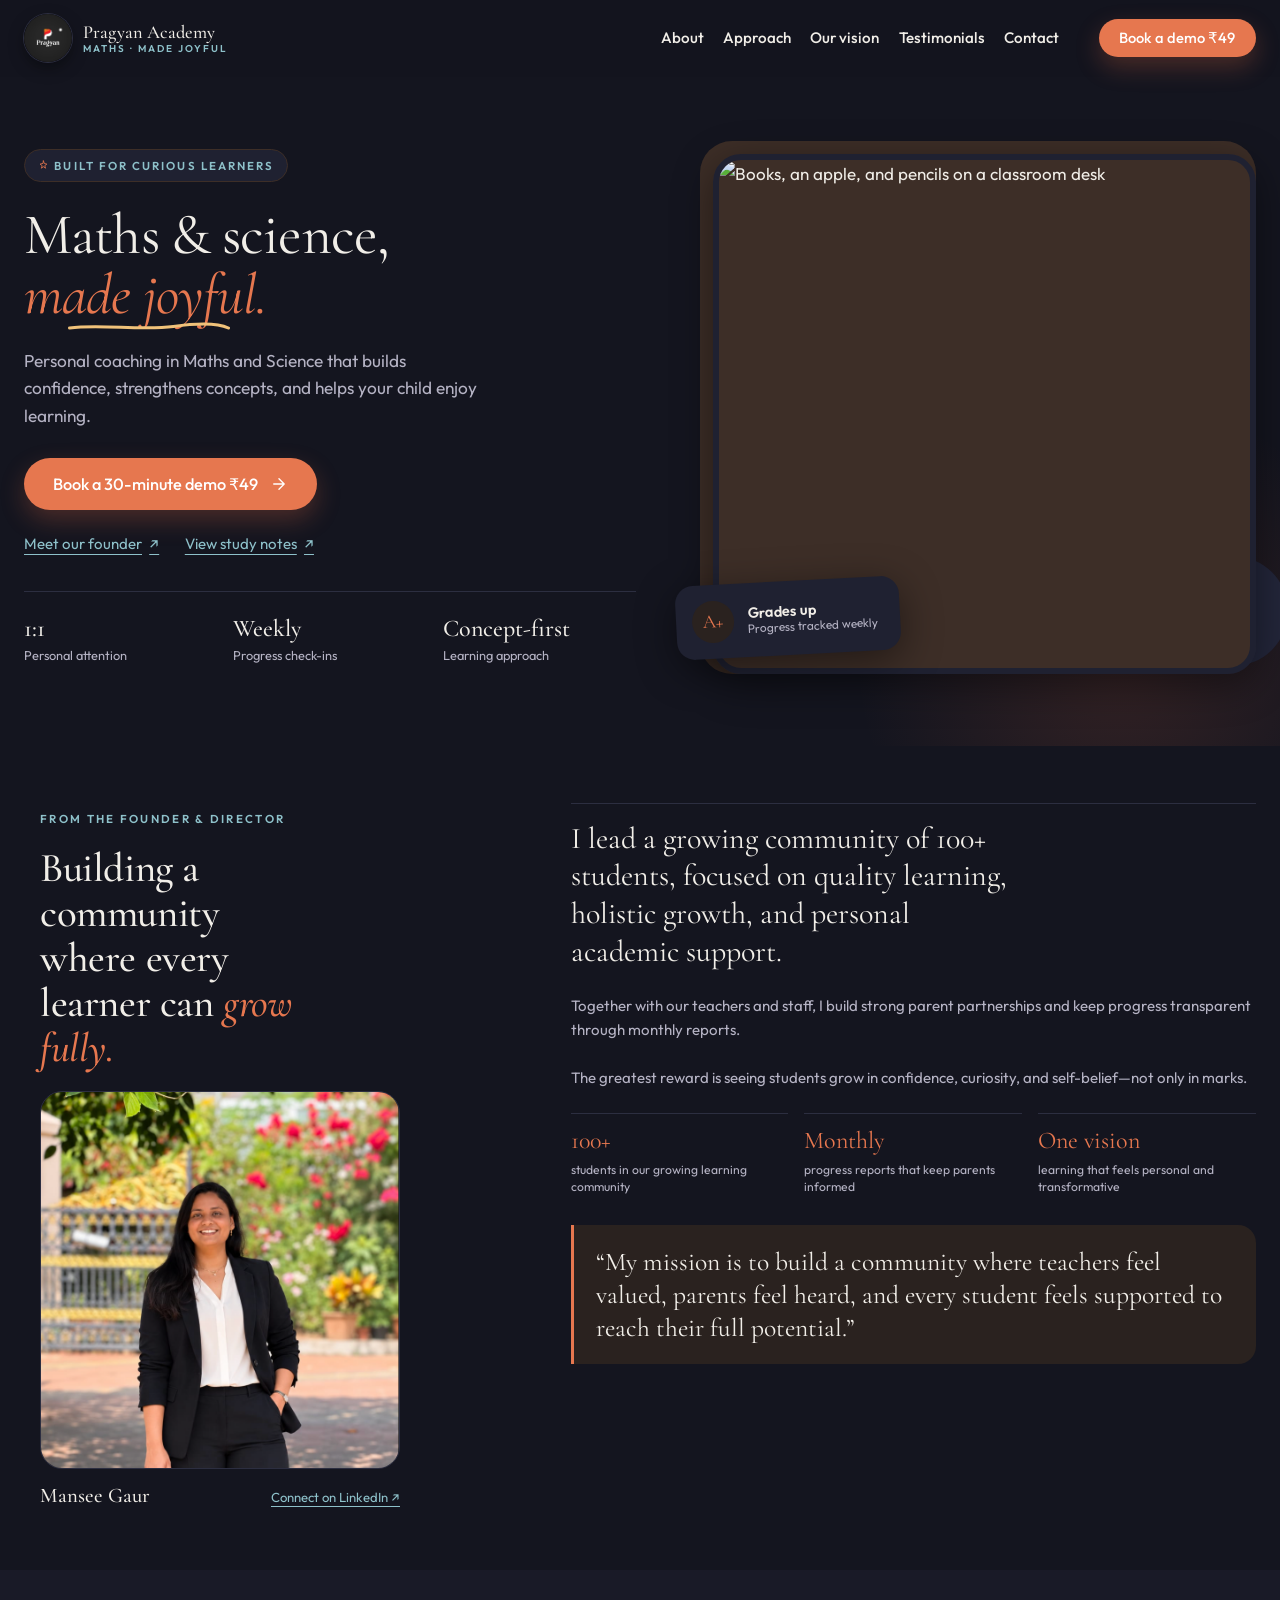
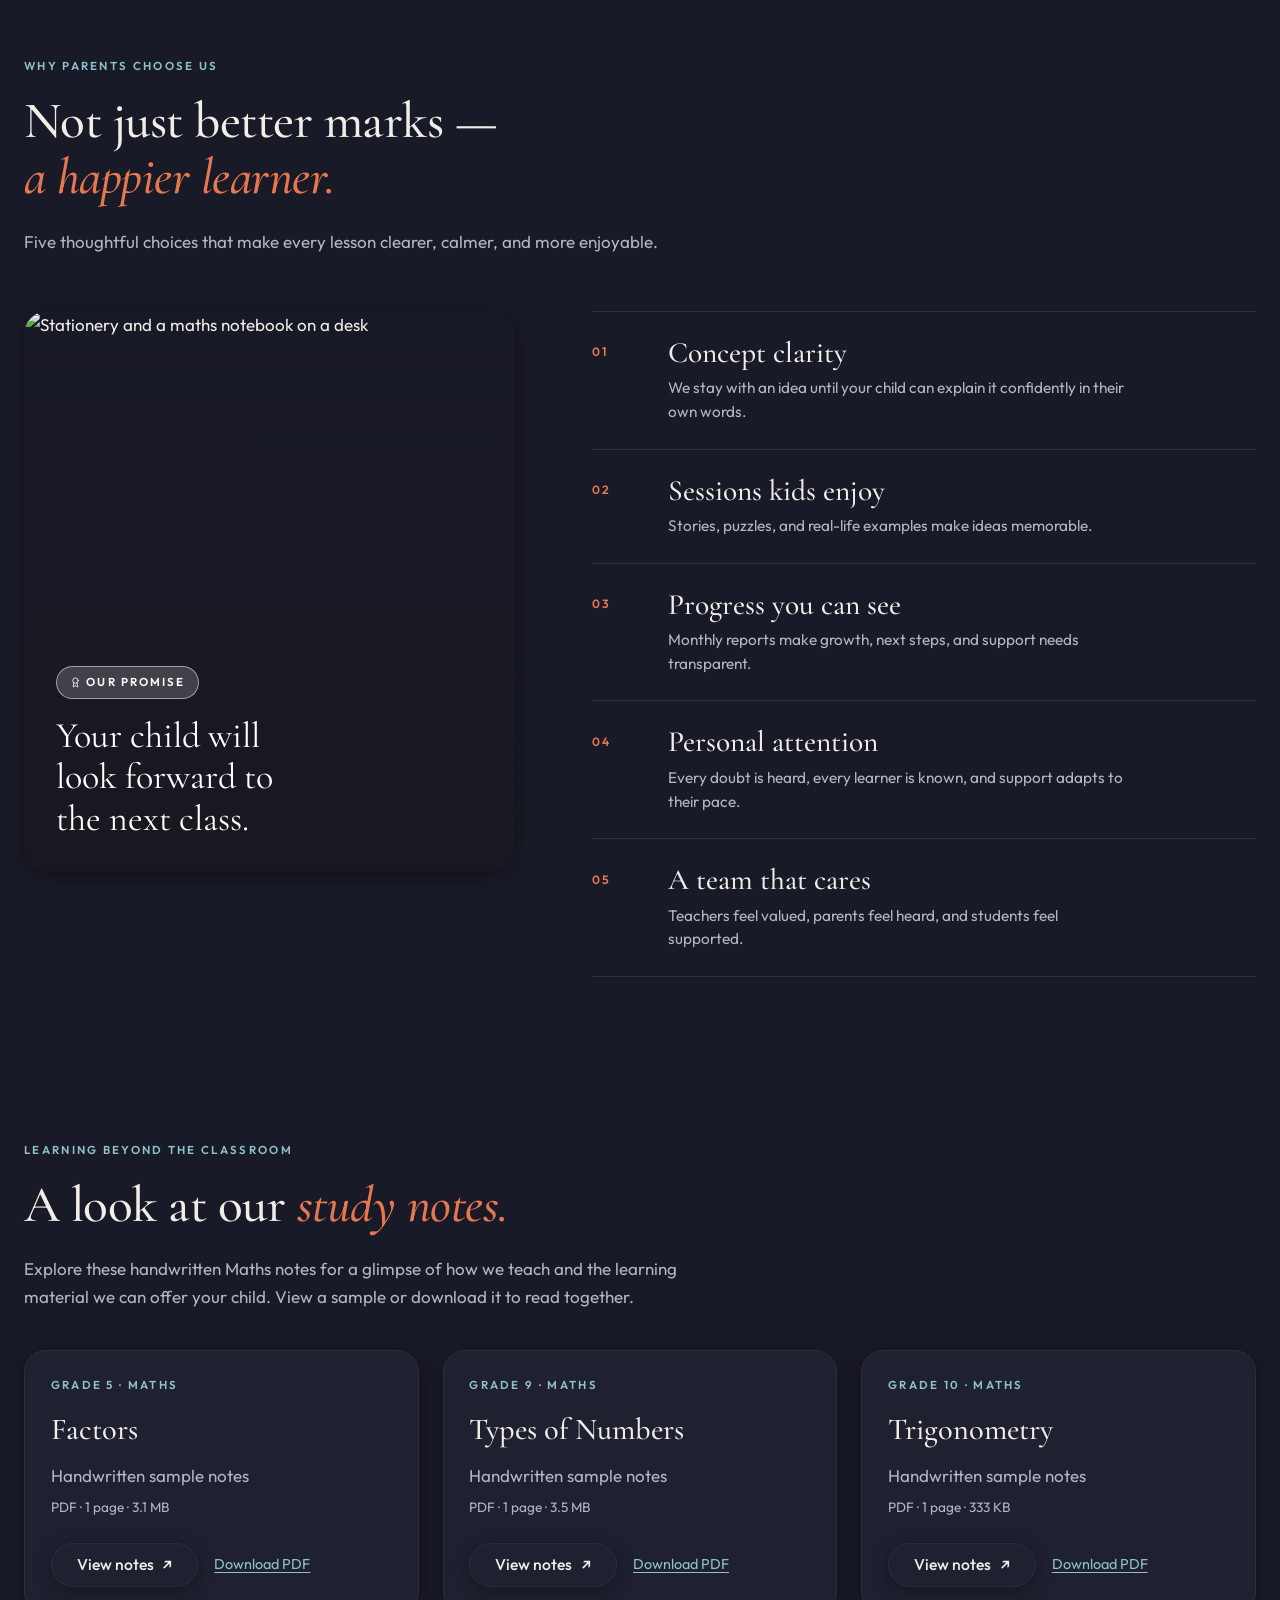
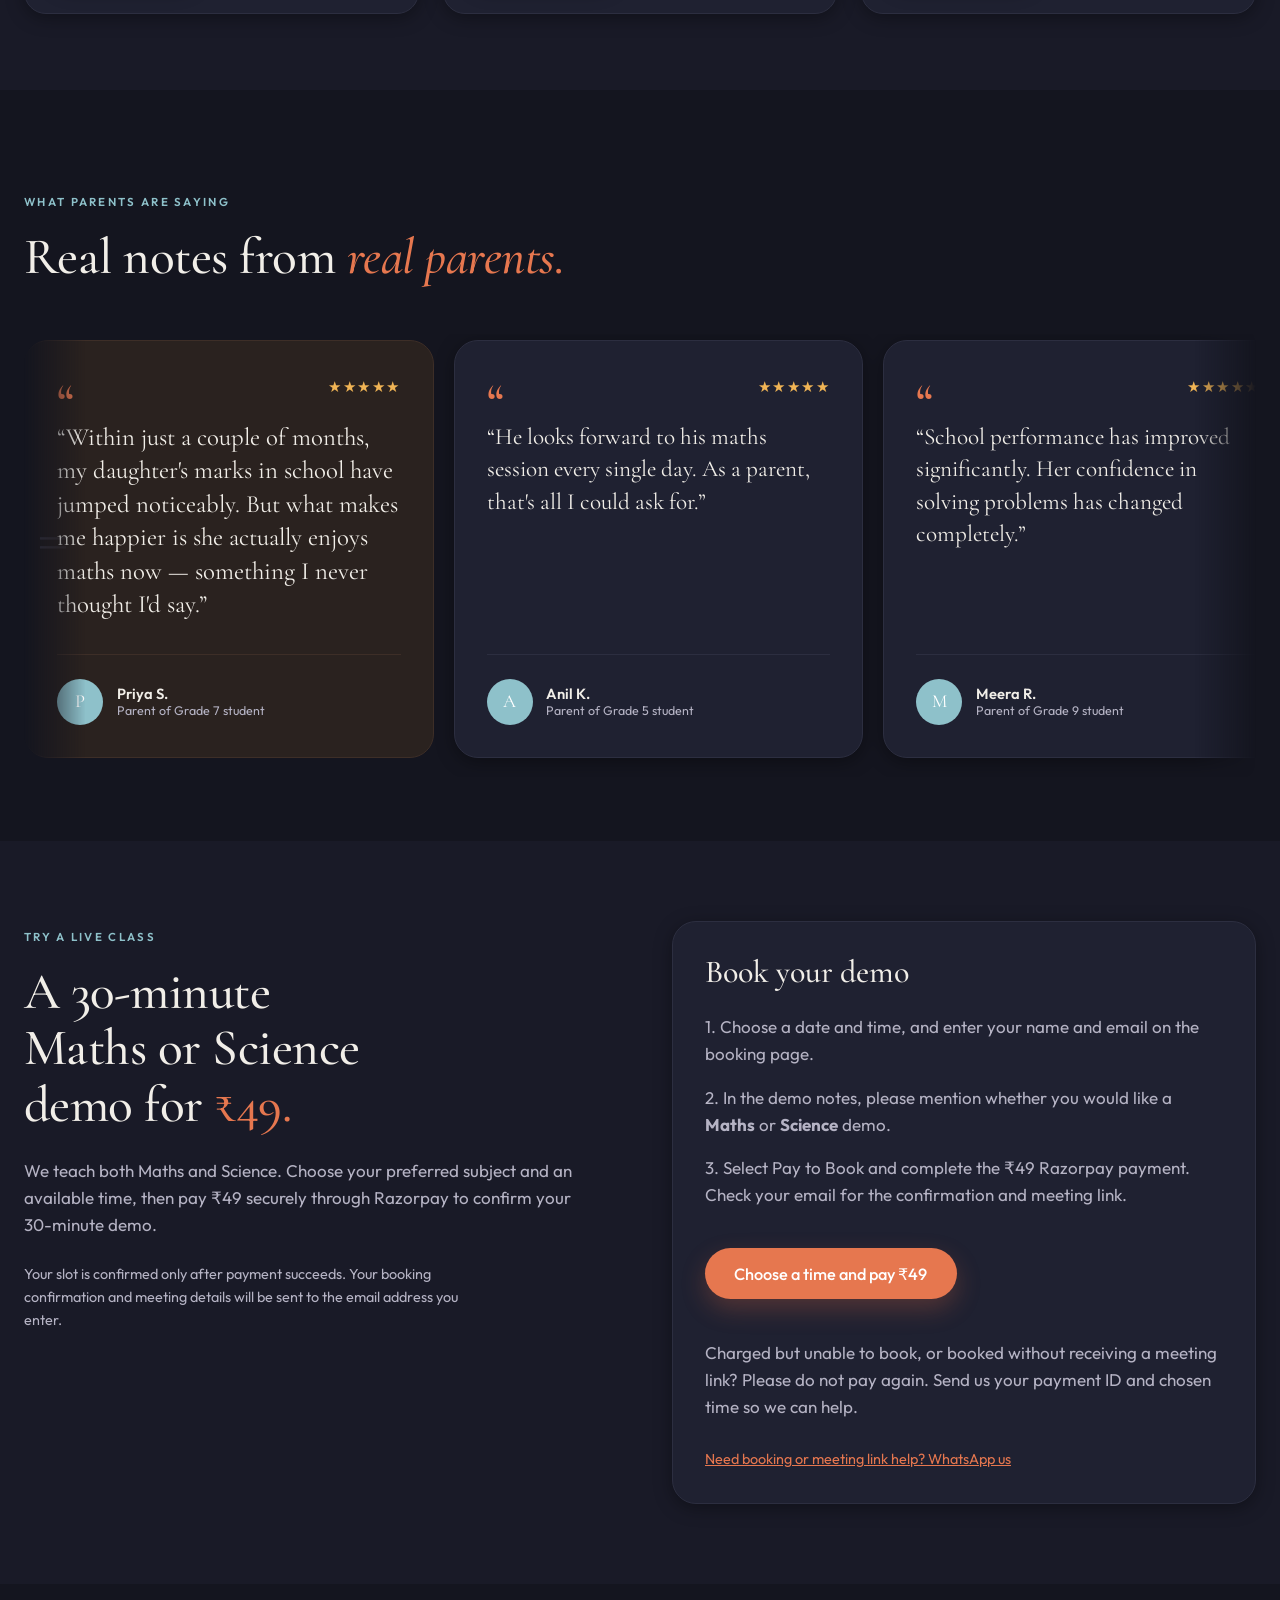
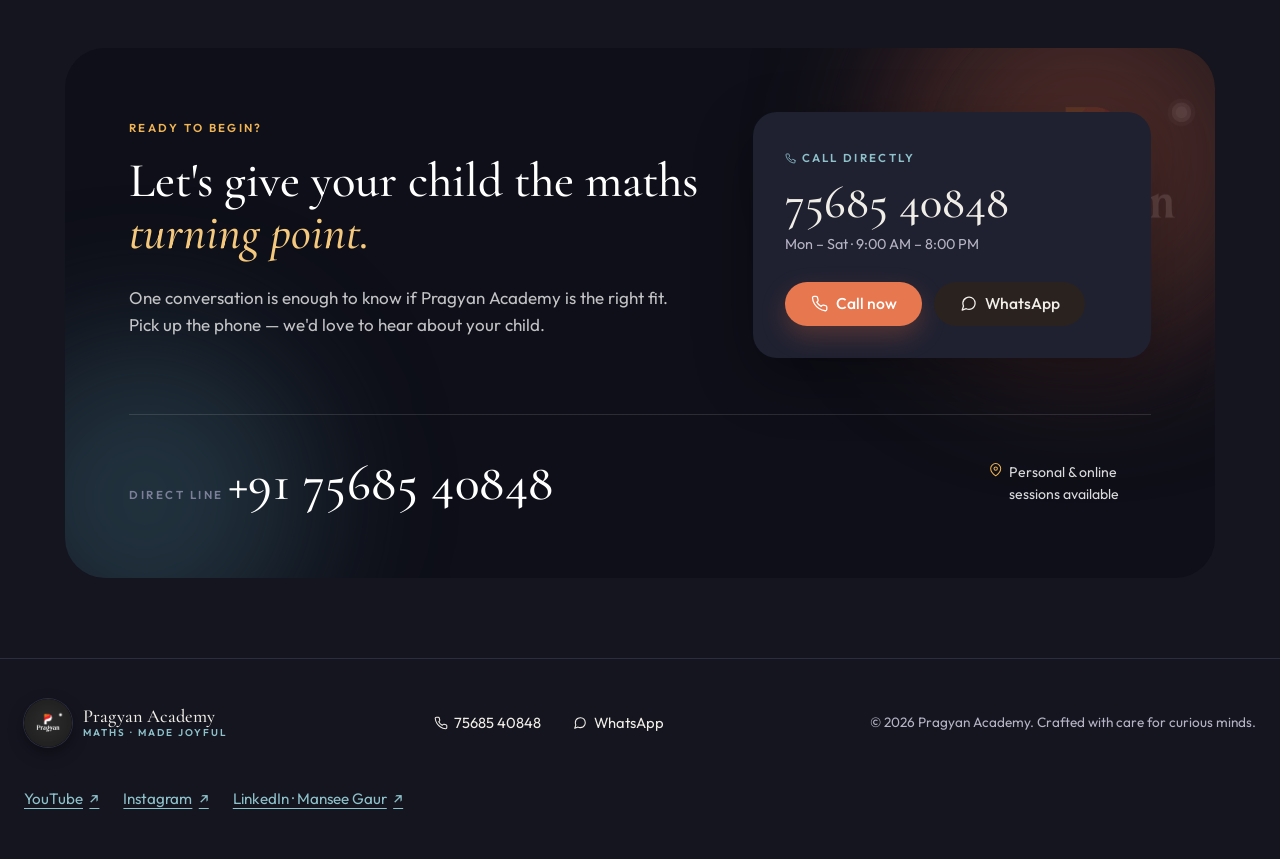
==== index.html @ 104ef4fc "Fit founder story into one desktop screen" ====
<!DOCTYPE html>
<html lang="en" data-theme="dark">
<head>
  <meta charset="UTF-8">
  <meta name="viewport" content="width=device-width, initial-scale=1.0">
  <title>Pragyan Academy — Maths Made Joyful</title>
  <meta name="description" content="Personal maths coaching that turns confusion into confidence. Pragyan Academy — maths that kids actually look forward to.">
  <meta name="color-scheme" content="dark">
  <meta name="theme-color" content="#14151f">
  <link rel="icon" type="image/jpeg" href="favicon.jpg">
  <link rel="apple-touch-icon" href="favicon.jpg">
  <link rel="preconnect" href="https://fonts.googleapis.com">
  <link rel="preconnect" href="https://fonts.gstatic.com" crossorigin>
  <link href="https://fonts.googleapis.com/css2?family=Cormorant+Garamond:ital,wght@0,400;0,500;0,600;1,400;1,500&family=Outfit:wght@300;400;500;600&display=swap" rel="stylesheet">
  <link rel="stylesheet" href="style.css?v=20261031-founder-one-screen">
</head>
<body id="top">

  <!-- ===== NAV ===== -->
  <header class="nav">
    <div class="container nav__inner">
      <a href="#top" class="brand">
        <img src="logo.jpg" alt="Pragyan Academy logo" class="brand__mark">
        <span class="brand__text">
          <span class="brand__name">Pragyan Academy</span>
          <span class="brand__tag">Maths · Made Joyful</span>
        </span>
      </a>
      <nav class="nav__links">
        <a href="#about">About</a>
        <a href="#approach">Approach</a>
        <a href="#about">Our vision</a>
        <a href="#testimonials">Testimonials</a>
        <a href="#contact">Contact</a>
      </nav>
      <div class="nav__actions">
        <a href="#book-demo" class="btn btn--primary btn--sm">Book a demo ₹49</a>
      </div>
    </div>
  </header>

  <!-- ===== HERO ===== -->
  <section class="hero">
    <span class="deco deco--plus">+</span>
    <span class="deco deco--divide">÷</span>
    <span class="deco deco--pi">π</span>
    <div class="container hero__inner">
      <div class="hero__copy">
        <span class="pill">
          <svg class="icon icon--xs" viewBox="0 0 24 24"><path d="M12 2l1.8 5.6L19.5 9l-4.6 3.4L16.6 18 12 14.7 7.4 18l1.7-5.6L4.5 9l5.7-1.4z"/></svg>
          Built for curious learners
        </span>
        <h1 class="hero__title">
          Maths &amp; science,<br>
          <em class="hl">made joyful.</em>
        </h1>
        <p class="hero__lead">
          Personal coaching in Maths and Science that builds confidence, strengthens concepts, and helps your child enjoy learning.
        </p>
        <div class="hero__actions">
          <a href="#book-demo" class="btn btn--primary btn--lg">
            Book a 30-minute demo ₹49
            <svg class="icon icon--arrow" viewBox="0 0 24 24"><path d="M5 12h14M12 5l7 7-7 7"/></svg>
          </a>
        </div>
        <div class="hero__resources" aria-label="Explore our teaching">
          <a href="#about">Meet our founder <span aria-hidden="true">↗</span></a>
          <a href="#sample-notes">View study notes <span aria-hidden="true">↗</span></a>
        </div>
        <ul class="stats">
            <li><strong>1:1</strong><span>Personal attention</span></li>
            <li><strong>Weekly</strong><span>Progress check-ins</span></li>
            <li><strong>Concept-first</strong><span>Learning approach</span></li>
        </ul>
      </div>

      <div class="hero__visual">
        <div class="hero__frame">
          <img src="https://images.unsplash.com/photo-1503676260728-1c00da094a0b?auto=format&fit=crop&w=900&q=80" alt="Books, an apple, and pencils on a classroom desk" class="hero__img" width="900" height="900" fetchpriority="high" decoding="async">
        </div>
        <div class="badge">
          <span class="badge__grade">A+</span>
          <span class="badge__text">
            <strong>Grades up</strong>
            <small>Progress tracked weekly</small>
          </span>
        </div>
        <span class="hero__blob"></span>
      </div>
    </div>
  </section>

  <!-- ===== ABOUT ===== -->
  <section class="about" id="about">
    <div class="container about__inner">
      <div class="about__heading">
        <span class="eyebrow">From the founder &amp; director</span>
        <h2 class="h2">Building a community where every learner can <em class="c-coral">grow fully.</em></h2>
        <figure class="educator">
          <img src="images/mansee-gaur.png" alt="Mansee Gaur" width="810" height="1242" loading="lazy" decoding="async">
          <figcaption>
            <strong>Mansee Gaur</strong>
            <a href="https://www.linkedin.com/in/mansee-gaur-164912136/" target="_blank" rel="noopener noreferrer" aria-label="Connect with Mansee Gaur on LinkedIn (opens in a new tab)">Connect on LinkedIn <span aria-hidden="true">↗</span></a>
          </figcaption>
        </figure>
      </div>
      <div class="about__body founder-story__body">
        <p class="founder-story__opening">I lead a growing community of 100+ students, focused on quality learning, holistic growth, and personal academic support.</p>
        <p>Together with our teachers and staff, I build strong parent partnerships and keep progress transparent through monthly reports.</p>
        <p>The greatest reward is seeing students grow in confidence, curiosity, and self-belief—not only in marks.</p>

        <dl class="founder-story__proof">
          <div><dt>100+</dt><dd>students in our growing learning community</dd></div>
          <div><dt>Monthly</dt><dd>progress reports that keep parents informed</dd></div>
          <div><dt>One vision</dt><dd>learning that feels personal and transformative</dd></div>
        </dl>

        <blockquote>“My mission is to build a community where teachers feel valued, parents feel heard, and every student feels supported to reach their full potential.”</blockquote>
      </div>
    </div>
  </section>

  <!-- ===== APPROACH / WHY ===== -->
  <section class="why" id="approach">
    <div class="container">
      <span class="eyebrow">Why parents choose us</span>
      <h2 class="h2 why__title">Not just better marks — <em class="c-coral">a happier learner.</em></h2>
      <p class="why__sub">Five thoughtful choices that make every lesson clearer, calmer, and more enjoyable.</p>

      <div class="approach-grid">
        <div class="approach-promise">
          <img src="https://images.unsplash.com/photo-1456735190827-d1262f71b8a3?auto=format&fit=crop&w=1000&q=80" alt="Stationery and a maths notebook on a desk" width="1000" height="650" loading="lazy" decoding="async">
          <div class="approach-promise__overlay">
            <span class="pill pill--ghost">
              <svg class="icon icon--xs" viewBox="0 0 24 24"><circle cx="12" cy="8" r="6"/><path d="M15.5 13l1.5 9-5-3-5 3 1.5-9"/></svg>
              Our promise
            </span>
            <p>Your child will look forward to the next class.</p>
          </div>
        </div>

        <div class="benefit-list" aria-label="Five ways Pragyan Academy is different">
          <article class="benefit">
            <div><h3>Concept clarity</h3><p>We stay with an idea until your child can explain it confidently in their own words.</p></div>
          </article>
          <article class="benefit">
            <div><h3>Sessions kids enjoy</h3><p>Stories, puzzles, and real-life examples make ideas memorable.</p></div>
          </article>
          <article class="benefit">
            <div><h3>Progress you can see</h3><p>Monthly reports make growth, next steps, and support needs transparent.</p></div>
          </article>
          <article class="benefit">
            <div><h3>Personal attention</h3><p>Every doubt is heard, every learner is known, and support adapts to their pace.</p></div>
          </article>
          <article class="benefit">
            <div><h3>A team that cares</h3><p>Teachers feel valued, parents feel heard, and students feel supported.</p></div>
          </article>
        </div>
      </div>
    </div>
  </section>

  <!-- ===== SAMPLE STUDY NOTES ===== -->
  <section class="study-notes" id="sample-notes" aria-labelledby="notes-title">
    <div class="container">
      <span class="eyebrow">Learning beyond the classroom</span>
      <h2 class="h2" id="notes-title">A look at our <em class="c-coral">study notes.</em></h2>
      <p class="section-intro">Explore these handwritten Maths notes for a glimpse of how we teach and the learning material we can offer your child. View a sample or download it to read together.</p>
      <div class="notes-grid">
        <article class="notes-card">
          <span class="eyebrow">Grade 5 · Maths</span>
          <h3>Factors</h3>
          <p>Handwritten sample notes</p>
          <p class="notes-card__meta">PDF · 1 page · 3.1 MB</p>
          <div class="notes-card__actions">
            <a class="btn btn--outline" href="notes/Pragyan_Grade_5_Factors_Handwritten.pdf" target="_blank" rel="noopener" aria-label="View Grade 5 Factors notes (PDF, opens in a new tab)">View notes <span aria-hidden="true">↗</span></a>
            <a class="notes-card__download" href="notes/Pragyan_Grade_5_Factors_Handwritten.pdf" download aria-label="Download Grade 5 Factors notes as PDF">Download PDF</a>
          </div>
        </article>
        <article class="notes-card">
          <span class="eyebrow">Grade 9 · Maths</span>
          <h3>Types of Numbers</h3>
          <p>Handwritten sample notes</p>
          <p class="notes-card__meta">PDF · 1 page · 3.5 MB</p>
          <div class="notes-card__actions">
            <a class="btn btn--outline" href="notes/Pragyan_Grade_9_Types_of_Numbers_Handwritten.pdf" target="_blank" rel="noopener" aria-label="View Grade 9 Types of Numbers notes (PDF, opens in a new tab)">View notes <span aria-hidden="true">↗</span></a>
            <a class="notes-card__download" href="notes/Pragyan_Grade_9_Types_of_Numbers_Handwritten.pdf" download aria-label="Download Grade 9 Types of Numbers notes as PDF">Download PDF</a>
          </div>
        </article>
        <article class="notes-card">
          <span class="eyebrow">Grade 10 · Maths</span>
          <h3>Trigonometry</h3>
          <p>Handwritten sample notes</p>
          <p class="notes-card__meta">PDF · 1 page · 333 KB</p>
          <div class="notes-card__actions">
            <a class="btn btn--outline" href="notes/Pragyan_Grade_10_Trigonometry_Handwritten.pdf" target="_blank" rel="noopener" aria-label="View Grade 10 Trigonometry notes (PDF, opens in a new tab)">View notes <span aria-hidden="true">↗</span></a>
            <a class="notes-card__download" href="notes/Pragyan_Grade_10_Trigonometry_Handwritten.pdf" download aria-label="Download Grade 10 Trigonometry notes as PDF">Download PDF</a>
          </div>
        </article>
      </div>
    </div>
  </section>

  <!-- ===== TESTIMONIALS ===== -->
  <section class="testimonials" id="testimonials">
    <span class="deco deco--equals">=</span>
    <div class="container">
      <span class="eyebrow">What parents are saying</span>
      <h2 class="h2">Real notes from <em class="c-coral">real parents.</em></h2>

      <div class="testimonial-marquee" aria-label="Parent testimonials. Moving cards pause when hovered or focused.">
        <div class="tgrid" id="testimonials-grid" data-src="testimonials.json">
        <!-- Cards are rendered from testimonials.json by testimonials.js -->
        </div>
      </div>
    </div>
  </section>

  <!-- ===== PAID DEMO ===== -->
  <section class="booking" id="book-demo">
    <div class="container booking__inner">
      <div class="booking__copy">
        <span class="eyebrow">Try a live class</span>
        <h2 class="h2">A 30-minute Maths or Science demo for <span class="c-coral">₹49.</span></h2>
        <p>We teach both Maths and Science. Choose your preferred subject and an available time, then pay ₹49 securely through Razorpay to confirm your 30-minute demo.</p>
        <p class="booking__note">Your slot is confirmed only after payment succeeds. Your booking confirmation and meeting details will be sent to the email address you enter.</p>
      </div>
      <div class="booking__panel">
        <h3>Book your demo</h3>
        <p>1. Choose a date and time, and enter your name and email on the booking page.</p>
        <p>2. In the demo notes, please mention whether you would like a <strong>Maths</strong> or <strong>Science</strong> demo.</p>
        <p>3. Select Pay to Book and complete the ₹49 Razorpay payment. Check your email for the confirmation and meeting link.</p>
        <a class="btn btn--primary btn--lg booking__payment" href="https://cal.id/pragyan-academy/demo-1-1">Choose a time and pay ₹49</a>
        <p class="booking__note">Charged but unable to book, or booked without receiving a meeting link? Please do not pay again. Send us your payment ID and chosen time so we can help.</p>
        <a class="booking__followup" href="https://wa.me/917568540848?text=Hi%2C%20I%20paid%20%E2%82%B949%20for%20a%20Pragyan%20Academy%20demo%20but%20need%20help%20booking%20or%20getting%20my%20meeting%20link.%20My%20Razorpay%20payment%20ID%3A%20.%20My%20booked%20date%20and%20time%3A%20" target="_blank" rel="noopener">Need booking or meeting link help? WhatsApp us</a>
      </div>
    </div>
  </section>

  <!-- ===== CTA / CONTACT ===== -->
  <section class="contact" id="contact">
    <div class="container">
      <div class="cta">
        <span class="cta__glow cta__glow--1"></span>
        <span class="cta__glow cta__glow--2"></span>
        <img src="logo.jpg" alt="" class="cta__mark">

        <div class="cta__top">
          <div class="cta__copy">
            <span class="eyebrow eyebrow--gold">Ready to begin?</span>
            <h2 class="cta__title">Let's give your child the maths <em>turning point.</em></h2>
            <p>One conversation is enough to know if Pragyan Academy is the right fit. Pick up the phone — we'd love to hear about your child.</p>
          </div>

          <div class="cta__card">
            <span class="eyebrow eyebrow--teal">
              <svg class="icon icon--xs" viewBox="0 0 24 24"><path d="M22 16.92v3a2 2 0 0 1-2.18 2 19.79 19.79 0 0 1-8.63-3.07 19.5 19.5 0 0 1-6-6 19.79 19.79 0 0 1-3.07-8.67A2 2 0 0 1 4.11 2h3a2 2 0 0 1 2 1.72c.13.96.36 1.9.7 2.81a2 2 0 0 1-.45 2.11L8.09 9.91a16 16 0 0 0 6 6l1.27-1.27a2 2 0 0 1 2.11-.45c.91.34 1.85.57 2.81.7A2 2 0 0 1 22 16.92z"/></svg>
              Call directly
            </span>
            <a href="tel:+917568540848" class="cta__number">75685 40848</a>
            <p class="cta__hours">Mon – Sat · 9:00 AM – 8:00 PM</p>
            <div class="cta__actions">
              <a href="tel:+917568540848" class="btn btn--primary">
                <svg class="icon" viewBox="0 0 24 24"><path d="M22 16.92v3a2 2 0 0 1-2.18 2 19.79 19.79 0 0 1-8.63-3.07 19.5 19.5 0 0 1-6-6 19.79 19.79 0 0 1-3.07-8.67A2 2 0 0 1 4.11 2h3a2 2 0 0 1 2 1.72c.13.96.36 1.9.7 2.81a2 2 0 0 1-.45 2.11L8.09 9.91a16 16 0 0 0 6 6l1.27-1.27a2 2 0 0 1 2.11-.45c.91.34 1.85.57 2.81.7A2 2 0 0 1 22 16.92z"/></svg>
                Call now
              </a>
              <a href="https://wa.me/917568540848" target="_blank" rel="noopener" class="btn btn--soft">
                <svg class="icon" viewBox="0 0 24 24"><path d="M21 11.5a8.38 8.38 0 0 1-.9 3.8 8.5 8.5 0 0 1-7.6 4.7 8.38 8.38 0 0 1-3.8-.9L3 21l1.9-5.7a8.38 8.38 0 0 1-.9-3.8 8.5 8.5 0 0 1 4.7-7.6 8.38 8.38 0 0 1 3.8-.9h.5a8.48 8.48 0 0 1 8 8v.5z"/></svg>
                WhatsApp
              </a>
            </div>
          </div>
        </div>

        <hr class="cta__rule">

        <div class="cta__bottom">
          <div>
            <span class="eyebrow eyebrow--muted">Direct line</span>
            <a href="tel:+917568540848" class="cta__big">+91 75685 40848</a>
          </div>
          <p class="cta__note">
            <svg class="icon icon--xs" viewBox="0 0 24 24"><path d="M21 10c0 7-9 13-9 13s-9-6-9-13a9 9 0 0 1 18 0z"/><circle cx="12" cy="10" r="3"/></svg>
            Personal &amp; online sessions available
          </p>
        </div>
      </div>
    </div>
  </section>

  <!-- ===== FOOTER ===== -->
  <footer class="footer">
    <div class="container footer__inner">
      <a href="#top" class="brand">
        <img src="logo.jpg" alt="Pragyan Academy logo" class="brand__mark">
        <span class="brand__text">
          <span class="brand__name">Pragyan Academy</span>
          <span class="brand__tag">Maths · Made Joyful</span>
        </span>
      </a>
      <div class="footer__links">
        <a href="tel:+917568540848">
          <svg class="icon icon--xs" viewBox="0 0 24 24"><path d="M22 16.92v3a2 2 0 0 1-2.18 2 19.79 19.79 0 0 1-8.63-3.07 19.5 19.5 0 0 1-6-6 19.79 19.79 0 0 1-3.07-8.67A2 2 0 0 1 4.11 2h3a2 2 0 0 1 2 1.72c.13.96.36 1.9.7 2.81a2 2 0 0 1-.45 2.11L8.09 9.91a16 16 0 0 0 6 6l1.27-1.27a2 2 0 0 1 2.11-.45c.91.34 1.85.57 2.81.7A2 2 0 0 1 22 16.92z"/></svg>
          75685 40848
        </a>
        <a href="https://wa.me/917568540848" target="_blank" rel="noopener">
          <svg class="icon icon--xs" viewBox="0 0 24 24"><path d="M21 11.5a8.38 8.38 0 0 1-.9 3.8 8.5 8.5 0 0 1-7.6 4.7 8.38 8.38 0 0 1-3.8-.9L3 21l1.9-5.7a8.38 8.38 0 0 1-.9-3.8 8.5 8.5 0 0 1 4.7-7.6 8.38 8.38 0 0 1 3.8-.9h.5a8.48 8.48 0 0 1 8 8v.5z"/></svg>
          WhatsApp
        </a>
      </div>
      <p class="footer__copy">© <span id="current-year">2026</span> Pragyan Academy. Crafted with care for curious minds.</p>
      <nav class="social-links" aria-label="Follow Pragyan Academy and connect with Mansee">
        <a href="https://youtube.com/@pragyan_academy" target="_blank" rel="noopener noreferrer" aria-label="Pragyan Academy on YouTube (opens in a new tab)">YouTube <span aria-hidden="true">↗</span></a>
        <a href="https://www.instagram.com/pragyanacademy_/" target="_blank" rel="noopener noreferrer" aria-label="Pragyan Academy on Instagram (opens in a new tab)">Instagram <span aria-hidden="true">↗</span></a>
        <a href="https://www.linkedin.com/in/mansee-gaur-164912136/" target="_blank" rel="noopener noreferrer" aria-label="Mansee Gaur on LinkedIn (opens in a new tab)">LinkedIn · Mansee Gaur <span aria-hidden="true">↗</span></a>
      </nav>
    </div>
  </footer>

  <script src="testimonials.js?v=20261031-testimonial-marquee"></script>

</body>
</html>
---- style.css ----
/* ==========================================================
   Pragyan Academy — style.css
   ========================================================== */

/* ---------- permanent dark theme ---------- */
:root {
  color-scheme: dark;

  --cream: #14151f;
  --cream-2: #191a27;
  --peach: #2a221f;
  --peach-2: #3d2e27;
  --coral: #e6774f;
  --coral-dark: #d9663f;
  --gold: #f0b455;
  --gold-soft: #f4c97e;
  --teal: #8ec1ca;
  --navy: #0e0f18;
  --navy-2: #171827;
  --ink: #f1eee8;
  --ink-soft: #b5b3c4;
  --muted: #8b8da3;
  --line: #2c2e40;
  --white: #ffffff;
  --surface: #1f2131;

  --nav-bg: rgba(20, 21, 31, 0.82);
  --hero-glow: rgba(217, 102, 63, 0.16);
  --blob: #23263a;
  --deco-1: #2e2a33;
  --deco-2: #2a2b38;
  --deco-3: #3a2c28;
  --deco-4: #262838;
  --eyebrow-muted: #7c7f9a;

  --serif: "Cormorant Garamond", Georgia, "Times New Roman", serif;
  --sans: "Outfit", "Helvetica Neue", Arial, sans-serif;

  --radius: 20px;
  --radius-lg: 32px;
  --shadow: 0 10px 40px rgba(0, 0, 0, 0.45);
  --shadow-sm: 0 4px 18px rgba(0, 0, 0, 0.35);
  --container: 1240px;
}

*, *::before, *::after { box-sizing: border-box; }

html { scroll-behavior: smooth; }

section[id] { scroll-margin-top: 90px; }

body {
  margin: 0;
  font-family: var(--sans);
  font-size: 17px;
  line-height: 1.6;
  color: var(--ink);
  background: var(--cream);
  -webkit-font-smoothing: antialiased;
  transition: background-color .25s ease, color .25s ease;
}

img { display: block; max-width: 100%; }
a { color: inherit; text-decoration: none; }
a:focus-visible,
button:focus-visible {
  outline: 3px solid var(--gold);
  outline-offset: 4px;
}
h1, h2, h3, p { margin: 0; }
ul { list-style: none; margin: 0; padding: 0; }

.container {
  width: min(var(--container), 100% - 3rem);
  margin-inline: auto;
}

/* ---------- utilities ---------- */
.icon {
  width: 1.1em; height: 1.1em;
  fill: none; stroke: currentColor;
  stroke-width: 1.8; stroke-linecap: round; stroke-linejoin: round;
  flex-shrink: 0;
}
.icon--xs { width: 0.95em; height: 0.95em; }
.icon--arrow { margin-left: 0.15em; }

.eyebrow {
  display: inline-flex; align-items: center; gap: 0.45em;
  font-size: 0.72rem; font-weight: 600;
  letter-spacing: 0.2em; text-transform: uppercase;
  color: var(--teal);
  margin-bottom: 1.1rem;
}
.eyebrow--gold  { color: var(--gold); }
.eyebrow--teal  { color: var(--teal); }
.eyebrow--muted { color: var(--eyebrow-muted); letter-spacing: 0.22em; }

.h2 {
  font-family: var(--serif);
  font-weight: 500;
  font-size: clamp(2.2rem, 4vw, 3.4rem);
  line-height: 1.1;
  letter-spacing: -0.01em;
}
.h2 em { font-style: italic; }
.c-teal  { color: var(--teal); }
.c-coral { color: var(--coral); }

.pill {
  display: inline-flex; align-items: center; gap: 0.5em;
  padding: 0.55em 1.1em;
  border: 1px solid var(--peach-2);
  border-radius: 999px;
  background: var(--surface);
  font-size: 0.72rem; font-weight: 600;
  letter-spacing: 0.18em; text-transform: uppercase;
  color: var(--teal);
}
.pill .icon { color: var(--coral); }
.pill--ghost {
  background: rgba(255,255,255,0.18);
  border-color: rgba(255,255,255,0.5);
  color: var(--white);
  backdrop-filter: blur(4px);
}
.pill--ghost .icon { color: var(--white); }

/* ---------- buttons ---------- */
.btn {
  display: inline-flex; align-items: center; gap: 0.55em;
  padding: 0.85em 1.6em;
  border-radius: 999px;
  font-family: var(--sans);
  font-weight: 500; font-size: 0.98rem;
  line-height: 1;
  transition: transform .18s ease, box-shadow .18s ease, background .18s ease;
  white-space: nowrap;
}
.btn:hover { transform: translateY(-2px); }
.btn:focus-visible { transform: translateY(-1px); }
.btn--sm { padding: 0.8em 1.4em; font-size: 0.92rem; }
.btn--lg { padding: 1.05em 1.8em; font-size: 1.02rem; }

.btn--primary {
  background: var(--coral);
  color: var(--white);
  box-shadow: 0 10px 24px rgba(217,102,63,0.28);
}
.btn--primary:hover { background: var(--coral-dark); box-shadow: 0 14px 30px rgba(217,102,63,0.34); }

.btn--outline {
  background: var(--surface);
  border: 1px solid var(--line);
  color: var(--ink);
  box-shadow: var(--shadow-sm);
}
.btn--soft {
  background: var(--peach);
  color: var(--ink);
}
.btn--soft:hover { background: var(--peach-2); }

/* ---------- brand ---------- */
.brand { display: inline-flex; align-items: center; gap: 0.7rem; }
.brand__mark {
  width: 48px; height: 48px;
  border-radius: 50%;
  object-fit: cover;
  flex-shrink: 0;
  box-shadow: 0 6px 16px rgba(30,30,30,0.25);
}
.brand__text { display: flex; flex-direction: column; line-height: 1.15; white-space: nowrap; }
.brand__name { font-family: var(--serif); font-size: 1.15rem; font-weight: 500; color: var(--ink); }
.brand__tag  { font-size: 0.62rem; letter-spacing: 0.2em; text-transform: uppercase; color: var(--teal); font-weight: 600; }

/* ==========================================================
   NAV
   ========================================================== */
.nav {
  position: sticky; top: 0; z-index: 50;
  background: var(--nav-bg);
  backdrop-filter: blur(12px);
  -webkit-backdrop-filter: blur(12px);
  border-bottom: 1px solid transparent;
}
.nav__inner {
  display: flex; align-items: center; justify-content: space-between;
  gap: 2rem;
  height: 76px;
}
.nav__links { display: flex; gap: 1.2rem; margin-left: auto; margin-right: 0.5rem; }
.nav__links a {
  font-size: 0.95rem; font-weight: 500; color: var(--ink);
  transition: color .15s;
}
.nav__links a:hover { color: var(--coral); }

.nav__actions { display: flex; align-items: center; gap: 0.75rem; }
.brand__mark { box-shadow: 0 0 0 1px var(--line), 0 6px 16px rgba(0,0,0,0.4); }

/* ==========================================================
   HERO
   ========================================================== */
.hero {
  position: relative;
  padding: 5rem 0 6rem;
  overflow: hidden;
}
.hero::after {
  /* soft peach glow bottom-right */
  content: "";
  position: absolute; right: -10%; bottom: -30%;
  width: 45vw; height: 45vw;
  background: radial-gradient(circle, var(--hero-glow), transparent 65%);
  pointer-events: none;
}
.hero__inner {
  display: grid;
  grid-template-columns: 1.25fr 1fr;
  gap: 3.5rem;
  align-items: center;
  position: relative; z-index: 1;
}
.hero__title {
  font-family: var(--serif);
  font-weight: 400;
  font-size: clamp(2.8rem, 4.7vw, 4.2rem);
  line-height: 1.05;
  letter-spacing: -0.015em;
  margin: 1.8rem 0 1.5rem;
}
.hl {
  position: relative;
  font-style: italic;
  color: var(--coral);
  white-space: nowrap;
}
.hl::after {
  /* hand-drawn underline */
  content: "";
  position: absolute; left: 18%; right: 15%; bottom: -0.02em;
  height: 0.16em;
  background: url("data:image/svg+xml,%3Csvg xmlns='http://www.w3.org/2000/svg' viewBox='0 0 200 12' preserveAspectRatio='none'%3E%3Cpath d='M2 8 C 40 2, 90 12, 130 6 S 190 4, 198 8' fill='none' stroke='%23f0c27a' stroke-width='4' stroke-linecap='round'/%3E%3C/svg%3E") no-repeat center / 100% 100%;
}
.hero__lead {
  font-size: 1.15rem;
  line-height: 1.6;
  color: var(--ink-soft);
  max-width: 44ch;
}
.hero__lead strong { color: var(--ink); font-weight: 600; }
.hero__actions { display: flex; flex-wrap: wrap; gap: 1rem; margin-top: 2.2rem; }

.stats {
  display: flex;
  margin-top: 3rem;
}
.stats li {
  display: flex; flex-direction: column;
  padding-right: 2.5rem; margin-right: 2.5rem;
  border-right: 1px solid var(--line);
}
.stats li:last-child { border-right: 0; }
.stats strong {
  font-family: var(--serif);
  font-size: 1.7rem; font-weight: 500;
  line-height: 1.1;
  display: inline-flex; align-items: baseline; gap: 0.15em;
}
.stats span { font-size: 0.92rem; color: var(--ink-soft); margin-top: 0.15rem; }
.star { color: var(--gold); font-size: 1.1em; }

/* visual */
.hero__visual { position: relative; }
.hero__frame {
  background: var(--peach-2);
  border-radius: var(--radius-lg);
  padding: 1.6rem 0 0 1.6rem;
  margin-left: 1rem;
}
.hero__img {
  width: 100%;
  height: auto;                 /* override the HTML height attribute so aspect-ratio applies */
  aspect-ratio: 1 / 1;
  max-height: min(70vh, 640px); /* never taller than the viewport */
  object-fit: cover;
  border-radius: 28px;
  border: 6px solid var(--surface);
  box-shadow: var(--shadow);
  position: relative;
}
.badge {
  position: absolute; left: -1.5rem; bottom: 1.2rem;
  display: flex; align-items: center; gap: 0.85rem;
  padding: 1rem 1.4rem 1rem 1rem;
  background: var(--surface);
  border-radius: 18px;
  box-shadow: var(--shadow);
  transform: rotate(-3deg);
}
.badge__grade {
  width: 42px; height: 42px;
  display: grid; place-items: center;
  border-radius: 50%;
  background: var(--peach);
  color: var(--coral);
  font-family: var(--serif); font-size: 1.2rem;
}
.badge__text { display: flex; flex-direction: column; line-height: 1.2; }
.badge__text strong { font-size: 0.92rem; font-weight: 600; }
.badge__text small { font-size: 0.75rem; color: var(--ink-soft); }
.hero__blob {
  position: absolute; right: -2rem; bottom: 0.5rem;
  width: 110px; height: 110px;
  border-radius: 50%;
  background: var(--blob);
  z-index: -1;
}

/* decorative maths symbols */
.deco {
  position: absolute;
  font-family: var(--serif);
  color: var(--deco-1);
  user-select: none; pointer-events: none;
  line-height: 1;
}
.deco--plus   { top: 20%; left: 6%; font-size: 4.5rem; font-weight: 300; }
.deco--divide { top: 21%; right: 5%; font-size: 3rem; color: var(--deco-2); }
.deco--pi     { bottom: 18%; left: 19%; font-size: 3rem; color: var(--deco-3); }
.deco--equals { top: 55%; left: 3%; font-size: 4rem; color: var(--deco-4); }

/* ==========================================================
   ABOUT
   ========================================================== */
.about {
  min-height: calc(100vh - 76px);
  display: flex;
  align-items: center;
  padding: clamp(2.25rem, 4vw, 4rem) 0;
}
.about__inner {
  display: grid;
  grid-template-columns: minmax(300px, .8fr) 1.2fr;
  gap: clamp(3rem, 7vw, 7rem);
  align-items: start;
}
.about__heading { position: sticky; top: 110px; padding-left: 1rem; }
.about__heading .h2 { max-width: 13ch; font-size: clamp(2.2rem, 3.2vw, 3.15rem); }
.educator { margin: 1.25rem 0 0; max-width: 360px; }
.educator img { display: block; width: 100%; height: clamp(330px, 42vh, 440px); object-fit: cover; object-position: center 22%; border-radius: 22px; border: 1px solid var(--line); }
.educator figcaption { display: flex; flex-direction: row; align-items: baseline; justify-content: space-between; gap: 1rem; margin-top: .65rem; }
.educator figcaption strong { font-family: var(--serif); font-size: 1.3rem; font-weight: 500; }
.educator a { color: var(--teal); text-decoration: underline; text-underline-offset: 4px; font-size: .82rem; }
.about__body p { color: var(--ink); line-height: 1.7; }
.about__body p + p { margin-top: 1.5rem; }

.pillars {
  display: grid;
  grid-template-columns: repeat(3, 1fr);
  gap: 1.2rem;
  margin-top: 2.5rem;
}
.pillar {
  background: var(--surface);
  border: 1px solid var(--line);
  border-radius: 18px;
  padding: 1.35rem;
}
.pillar h3 {
  font-family: var(--serif);
  font-size: 1.35rem; font-weight: 500;
  margin: 1.3rem 0 0.45rem;
}
.pillar p { font-size: 0.9rem; color: var(--ink-soft); line-height: 1.5; margin: 0; }

.icon-box {
  width: 40px; height: 40px;
  display: grid; place-items: center;
  border-radius: 12px;
  background: var(--peach);
  color: var(--coral);
}
.icon-box--white { background: var(--surface); border: 1px solid var(--line); }

/* ==========================================================
   WHY / APPROACH
   ========================================================== */
.why {
  padding: 5rem 0;
  background: var(--cream-2);
}
.why__title { max-width: 21ch; }
.why__sub { margin-top: 1.4rem; color: var(--ink-soft); }
.approach-grid {
  display: grid;
  grid-template-columns: minmax(320px, .85fr) 1.15fr;
  gap: clamp(2.5rem, 6vw, 6rem);
  margin-top: 3.5rem;
  align-items: start;
}
.approach-promise {
  position: sticky;
  top: 110px;
  overflow: hidden;
  min-height: 560px;
  border-radius: 24px;
  box-shadow: var(--shadow-sm);
}
.approach-promise > img {
  position: absolute; inset: 0;
  width: 100%; height: 100%;
  object-fit: cover;
}
.approach-promise__overlay {
  position: relative; z-index: 1;
  height: 100%; min-height: 560px;
  padding: 2rem;
  display: flex; flex-direction: column; justify-content: flex-end; align-items: flex-start;
  gap: 1rem;
  background: linear-gradient(to top, rgba(25,24,31,.82) 0%, rgba(25,24,31,.12) 65%, transparent 100%);
}
.approach-promise__overlay p {
  font-family: var(--serif);
  font-size: clamp(1.6rem, 3vw, 2.25rem);
  color: var(--white);
  line-height: 1.15;
  max-width: 14ch;
}
.benefit-list { counter-reset: differentiator; border-bottom: 1px solid var(--line); }
.benefit {
  counter-increment: differentiator;
  display: grid;
  grid-template-columns: 3.5rem 1fr;
  gap: 1.25rem;
  padding: 1.55rem 0;
  border-top: 1px solid var(--line);
}
.benefit::before {
  content: "0" counter(differentiator);
  color: var(--coral);
  font-size: .75rem;
  font-weight: 600;
  letter-spacing: .16em;
  padding-top: .35rem;
}
.benefit h3 { font-family: var(--serif); font-size: clamp(1.55rem, 2.3vw, 2rem); font-weight: 500; line-height: 1.1; }
.benefit p { margin-top: .45rem; color: var(--ink-soft); font-size: .96rem; line-height: 1.55; max-width: 46ch; }

@media (max-width: 900px) {
  .approach-grid { grid-template-columns: 1fr; }
  .approach-promise { position: relative; top: auto; }
  .approach-promise, .approach-promise__overlay { min-height: 360px; }
}
@media (max-width: 600px) {
  .why { padding: 4rem 0; }
  .approach-grid { margin-top: 2.5rem; gap: 2rem; }
  .benefit { grid-template-columns: 2.5rem 1fr; padding: 1.25rem 0; gap: .75rem; }
}

/* ==========================================================
   TESTIMONIALS
   ========================================================== */
.testimonials {
  position: relative;
  padding: 6rem 0 4rem;
}
.testimonial-marquee {
  width: 100%;
  overflow: hidden;
  margin-top: 3rem;
  padding: .4rem 0 1.2rem;
  -webkit-mask-image: linear-gradient(to right, transparent, #000 5%, #000 95%, transparent);
  mask-image: linear-gradient(to right, transparent, #000 5%, #000 95%, transparent);
}
.tgrid {
  display: flex;
  width: max-content;
  gap: 1.25rem;
  animation: testimonial-scroll 48s linear infinite;
  will-change: transform;
}
.testimonial-marquee:hover .tgrid,
.testimonial-marquee:focus-within .tgrid { animation-play-state: paused; }
@keyframes testimonial-scroll {
  from { transform: translateX(0); }
  to { transform: translateX(calc(-50% - .625rem)); }
}
.tcard {
  width: clamp(290px, 32vw, 410px);
  min-height: 320px;
  flex: 0 0 auto;
  background: var(--surface);
  border: 1px solid var(--line);
  border-radius: 24px;
  padding: 2rem;
  box-shadow: var(--shadow-sm);
  display: flex; flex-direction: column;
}
.tcard--tint { background: var(--peach); border-color: var(--peach-2); box-shadow: none; }

.tcard__top {
  display: flex; align-items: center; justify-content: space-between;
  margin-bottom: 1.2rem;
}
.quote {
  font-family: var(--serif);
  font-size: 3rem; line-height: 0.6;
  color: var(--coral);
  font-weight: 600;
  position: relative; top: 0.3em;
}
.stars { color: var(--gold); letter-spacing: 0.1em; font-size: 0.95rem; }

.tcard__quote {
  font-family: var(--serif);
  font-size: 1.45rem;
  line-height: 1.4;
  color: var(--ink);
  flex: 1;
}
.tcard__quote--lg { font-size: 1.55rem; line-height: 1.35; }

.tcard__author {
  display: flex; align-items: center; gap: 0.85rem;
  margin-top: 2rem;
  padding-top: 1.5rem;
  border-top: 1px solid var(--line);
}
.tcard--tint .tcard__author { border-top-color: var(--peach-2); }
.tcard__author span { display: flex; flex-direction: column; line-height: 1.25; }
.tcard__author strong { font-size: 0.92rem; font-weight: 600; }
.tcard__author small  { font-size: 0.78rem; color: var(--ink-soft); }

.avatar {
  width: 46px; height: 46px;
  border-radius: 50%;
  object-fit: cover;
  flex-shrink: 0;
}
.avatar--initial {
  display: grid !important; place-items: center;
  background: var(--teal);
  color: var(--white);
  font-family: var(--serif); font-size: 1.15rem;
}
@media (prefers-reduced-motion: reduce) {
  .testimonial-marquee { overflow-x: auto; mask-image: none; -webkit-mask-image: none; }
  .tgrid { animation: none; }
  .tcard[aria-hidden="true"] { display: none; }
}

/* ==========================================================
   DEMO BOOKING
   ========================================================== */
.booking { padding: 5rem 0; background: var(--cream-2); }
.booking__inner { display: grid; grid-template-columns: 1fr 1fr; gap: clamp(2rem, 5vw, 5rem); align-items: start; }
.booking__copy h2 { max-width: 15ch; }
.booking__copy p { color: var(--ink-soft); margin-top: 1.5rem; max-width: 52ch; }
.booking__copy .booking__note { font-size: 0.9rem; }
.booking__panel { background: var(--surface); border: 1px solid var(--line); border-radius: 24px; padding: 2rem; box-shadow: var(--shadow-sm); }
.booking__panel h3 { font-family: var(--serif); font-size: 2rem; font-weight: 500; line-height: 1.1; margin-bottom: 1.5rem; }
.booking__panel p { color: var(--ink-soft); margin: 1rem 0; }
.booking__payment { margin: 1.5rem 0; }
.booking__followup { display: inline-block; margin-top: 0.7rem; color: var(--coral); text-decoration: underline; font-size: 0.9rem; }

/* ---------- post-payment booking page ---------- */
.cal-booking { padding: clamp(2.5rem, 5vw, 5rem) 0; background: var(--cream-2); min-height: calc(100vh - 80px); }
.cal-booking__intro { max-width: 750px; margin: 0 auto 2rem; text-align: center; }
.cal-booking__intro h1 { margin-top: 0.75rem; }
.cal-booking__intro p { color: var(--ink-soft); margin-top: 1rem; }
.cal-booking__action { text-align: center; }
.cal-booking__help { max-width: 750px; margin: 1.5rem auto 0; color: var(--ink-soft); text-align: center; font-size: 0.9rem; }
.cal-booking__help a { color: var(--coral); text-decoration: underline; }

/* ==========================================================
   CTA / CONTACT
   ========================================================== */
.contact { padding: 4rem 0 5rem; }
.cta {
  position: relative;
  overflow: hidden;
  width: min(1150px, 100%);
  margin-inline: auto;
  background: var(--navy);
  color: var(--white);
  border-radius: 40px;
  padding: 4rem 4rem 3.5rem;
  isolation: isolate;
}
.cta__glow {
  position: absolute; border-radius: 50%; filter: blur(70px); z-index: -1;
  pointer-events: none;
}
.cta__glow--1 { width: 380px; height: 380px; right: -60px; top: -80px; background: rgba(120,60,50,0.6); }
.cta__glow--2 { width: 320px; height: 320px; left: -80px; bottom: -80px; background: rgba(50,80,95,0.55); }
.cta__mark {
  position: absolute; right: -3rem; top: -3rem;
  width: 340px; height: 340px;
  border-radius: 50%;
  opacity: 0.12;
  z-index: -1;
  pointer-events: none;
}

.cta__top {
  display: grid;
  grid-template-columns: 1.45fr 1fr;
  gap: 3rem;
  align-items: start;
}
.cta__title {
  font-family: var(--serif);
  font-weight: 500;
  font-size: clamp(2.4rem, 3.8vw, 3.3rem);
  line-height: 1.08;
}
.cta__title em { color: var(--gold-soft); font-style: italic; }
.cta__copy p { margin-top: 1.5rem; color: rgba(255,255,255,0.75); max-width: 50ch; }

.cta__card {
  background: var(--surface);
  color: var(--ink);
  border-radius: 24px;
  padding: 2rem;
  box-shadow: 0 20px 60px rgba(0,0,0,0.3);
}
.cta__card .eyebrow { margin-bottom: 0.6rem; }
.cta__number {
  display: block;
  font-family: var(--serif);
  font-size: 2.9rem; font-weight: 500;
  line-height: 1.1;
}
.cta__hours { font-size: 0.9rem; color: var(--ink-soft); margin-top: 0.3rem; }
.cta__actions { display: flex; flex-wrap: wrap; gap: 0.75rem; margin-top: 1.6rem; }

.cta__rule {
  border: 0;
  border-top: 1px solid rgba(255,255,255,0.12);
  margin: 3.5rem 0 2.5rem;
}
.cta__bottom {
  display: flex; justify-content: space-between; align-items: flex-end;
  gap: 2rem;
}
.cta__big {
  display: inline-block;
  font-family: var(--serif);
  font-size: clamp(1.9rem, 4vw, 3.4rem);
  font-weight: 500;
  line-height: 1.1;
  letter-spacing: 0.01em;
  white-space: nowrap;
  color: var(--white);
}
.cta__note {
  display: flex; align-items: flex-start; gap: 0.5em;
  font-size: 0.88rem;
  color: rgba(255,255,255,0.85);
  max-width: 18ch;
  padding-bottom: 1rem;
}
.cta__note .icon { color: var(--gold); margin-top: 0.2em; }

/* ==========================================================
   FOOTER
   ========================================================== */
.footer {
  border-top: 1px solid var(--line);
  padding: 2.5rem 0;
}
.footer__inner {
  display: flex; align-items: center; justify-content: space-between;
  gap: 2rem; flex-wrap: wrap;
}
.footer__links { display: flex; gap: 2rem; }
.footer__links a {
  display: inline-flex; align-items: center; gap: 0.45em;
  font-size: 0.92rem;
  transition: color .15s;
}
.footer__links a:hover { color: var(--coral); }
.footer__copy { font-size: 0.85rem; color: var(--ink-soft); }
.social-links { display: flex; flex-wrap: wrap; gap: .75rem 1.5rem; width: 100%; }
.social-links a { display: inline-flex; align-items: center; gap: .4rem; padding-block: .5rem; color: var(--teal); text-decoration: underline; text-underline-offset: 4px; font-size: .95rem; }
.social-links a:hover, .educator a:hover { color: var(--coral); }

/* ==========================================================
   RESPONSIVE
   ========================================================== */
@media (max-width: 1024px) {
  .hero__inner { grid-template-columns: 1fr; gap: 3.5rem; }
  .hero__visual { max-width: 560px; }
  .about { min-height: auto; }
  .about__inner { grid-template-columns: 1fr; gap: 2.5rem; }
  .about__heading { position: relative; top: auto; padding-left: 0; }
  .cta__top { grid-template-columns: 1fr; }
  .cta__title { max-width: none; }
}

@media (max-width: 768px) {
  body { font-size: 16px; }
  .nav__links { display: none; }
  .nav__inner { gap: 1rem; }
  .nav__actions { gap: 0.5rem; }
  .hero { padding: 3rem 0 4rem; }
  .hl { white-space: normal; }
  .hl::after { display: none; }
  .deco { display: none; }
  .stats { flex-wrap: wrap; gap: 1.2rem 0; }
  .stats li { padding-right: 1.5rem; margin-right: 1.5rem; }
  .badge { left: 0.5rem; }
  .pillars { grid-template-columns: 1fr; }
  .tcard { width: min(82vw, 350px); min-height: 300px; padding: 1.5rem; }
  .tcard__quote--lg { font-size: 1.4rem; }
  .booking__inner { grid-template-columns: 1fr; }
  .booking__copy h2 { max-width: none; }
  .booking__panel { padding: 1.5rem; }
  .cta { padding: 2.5rem 1.6rem; border-radius: 28px; }
  .cta__card { padding: 1.5rem; }
  .cta__number { font-size: 2.3rem; }
  .cta__bottom { flex-direction: column; align-items: flex-start; }
  .cta__mark { display: none; }
  .footer__inner { flex-direction: column; align-items: flex-start; }
}

@media (max-width: 480px) {
  .nav__actions .btn { padding: 0.7em 0.9em; font-size: 0.78rem; }
}

/* ---------- founder story ---------- */
.founder-story__body { border-top: 1px solid var(--line); }
.founder-story__body > p { margin-top: 1rem; color: var(--ink-soft); font-size: .94rem; line-height: 1.6; max-width: 68ch; }
.founder-story__body .founder-story__opening { color: var(--ink); font-family: var(--serif); font-size: clamp(1.6rem, 2.35vw, 2.05rem); line-height: 1.25; max-width: 32ch; }
.founder-story__proof { display: grid; grid-template-columns: repeat(3, 1fr); gap: 1rem; margin: 1.4rem 0; }
.founder-story__proof div { padding: .9rem .8rem .4rem 0; border-top: 1px solid var(--line); }
.founder-story__proof dt { color: var(--coral); font-family: var(--serif); font-size: 1.5rem; line-height: 1.1; }
.founder-story__proof dd { margin: .4rem 0 0; color: var(--ink-soft); font-size: .76rem; line-height: 1.4; }
.founder-story__body blockquote { margin: 1.5rem 0 0; padding: 1.2rem 1.4rem; border-left: 3px solid var(--coral); background: var(--peach); border-radius: 0 18px 18px 0; color: var(--ink); font-family: var(--serif); font-size: clamp(1.25rem, 2vw, 1.65rem); line-height: 1.3; }
@media (max-width: 1100px) and (min-width: 769px) {
  .nav__inner { gap: 1rem; }
  .nav__links { gap: .8rem; }
  .nav__links a { font-size: .8rem; }
  .nav__actions .btn { font-size: .8rem; padding-inline: 1em; }
}
@media (max-width: 900px) {
  .about__heading { position: relative; top: auto; }
  .about__heading .h2 { max-width: 18ch; }
}
@media (max-width: 600px) {
  .founder-story__proof { grid-template-columns: 1fr; gap: .2rem; }
  .founder-story__proof div { display: grid; grid-template-columns: 6rem 1fr; gap: 1rem; align-items: baseline; }
  .founder-story__proof dd { margin-top: 0; }
  .founder-story__body blockquote { padding: 1.4rem 1.25rem; }
}

/* ---------- sample study notes ---------- */
.study-notes { padding: clamp(3rem, 6vw, 6rem) 0; background: var(--cream-2); }
.section-intro { max-width: 65ch; margin-top: 1.4rem; color: var(--ink-soft); }
.notes-grid { display: grid; grid-template-columns: repeat(3, minmax(0, 1fr)); gap: 1.5rem; margin-top: 2.5rem; }
.notes-card { display: flex; flex-direction: column; padding: 1.6rem; border: 1px solid var(--line); border-radius: 22px; background: var(--surface); box-shadow: var(--shadow-sm); }
.notes-card h3 { font-family: var(--serif); font-size: 1.9rem; font-weight: 500; line-height: 1.2; margin-bottom: .8rem; }
.notes-card p { color: var(--ink-soft); }
.notes-card__meta { font-size: .85rem; margin-top: .5rem; margin-bottom: 1.5rem; }
.notes-card__actions { display: flex; align-items: center; flex-wrap: wrap; gap: 1rem; margin-top: auto; }
.notes-card__download { color: var(--teal); text-decoration: underline; text-underline-offset: 3px; font-size: .9rem; }
@media (max-width: 900px) {
  .notes-grid { grid-template-columns: 1fr; }
}

/* ---------- focused hero layout ---------- */
.hero { padding: 4rem 0 4.5rem; }
.hero__inner { grid-template-columns: 1.1fr 1fr; gap: clamp(2rem, 5vw, 5rem); }
.hero__title { font-size: clamp(2.8rem, 4.5vw, 4.2rem); margin: 1.4rem 0 1.3rem; }
.hero__lead { max-width: 42ch; font-size: 1.08rem; }
.hero__actions { margin-top: 1.8rem; }
.hero__resources { display: flex; flex-wrap: wrap; gap: .8rem 1.6rem; margin-top: 1.35rem; }
.hero__resources a { display: inline-flex; align-items: center; gap: .45rem; color: var(--teal); font-size: .94rem; text-decoration: underline; text-underline-offset: 5px; }
.hero__resources a:hover { color: var(--coral); }
.hero .stats { display: grid; grid-template-columns: repeat(3, minmax(0, 1fr)); gap: 1rem; margin-top: 2.2rem; padding-top: 1.5rem; border-top: 1px solid var(--line); }
.hero .stats li { padding: 0; margin: 0; border: 0; }
.hero .stats strong { font-size: clamp(1.15rem, 2vw, 1.5rem); }
.hero .stats span { font-size: .8rem; }
.hero .deco { display: none; }
.hero__frame { padding: .8rem 0 0 .8rem; margin-left: 0; }
.hero__img { max-height: 520px; }
@media (max-width: 1024px) {
  .hero__inner { grid-template-columns: 1fr 1fr; gap: 2rem; }
  .hero__title { font-size: clamp(2.5rem, 4.5vw, 3.5rem); }
  .hero .hl { white-space: normal; }
  .badge { left: -.5rem; padding: .8rem; }
}
@media (max-width: 768px) {
  .hero { padding: 2.5rem 0 3rem; }
  .hero__inner { grid-template-columns: 1fr; gap: 2.5rem; }
  .hero__title { font-size: clamp(2.6rem, 8vw, 3.8rem); }
  .hero__visual { width: 100%; max-width: 480px; margin-inline: auto; }
  .hero__img { max-height: 360px; }
  .hero__actions .btn { white-space: normal; line-height: 1.3; }
  .hero .stats { gap: .7rem; }
  .badge { left: .5rem; }
}
@media (max-width: 480px) {
  .nav__inner { gap: .5rem; }
  .nav .brand { gap: .4rem; }
  .nav .brand__mark { width: 34px; height: 34px; }
  .nav .brand__name { font-size: .95rem; }
  .nav .brand__tag { font-size: .48rem; letter-spacing: .12em; }
  .nav__actions { gap: .35rem; }
  .nav__actions .btn { font-size: .7rem; padding: .8em; }
  .booking__inner > * { min-width: 0; }
  .booking__payment { white-space: normal; line-height: 1.4; }
}
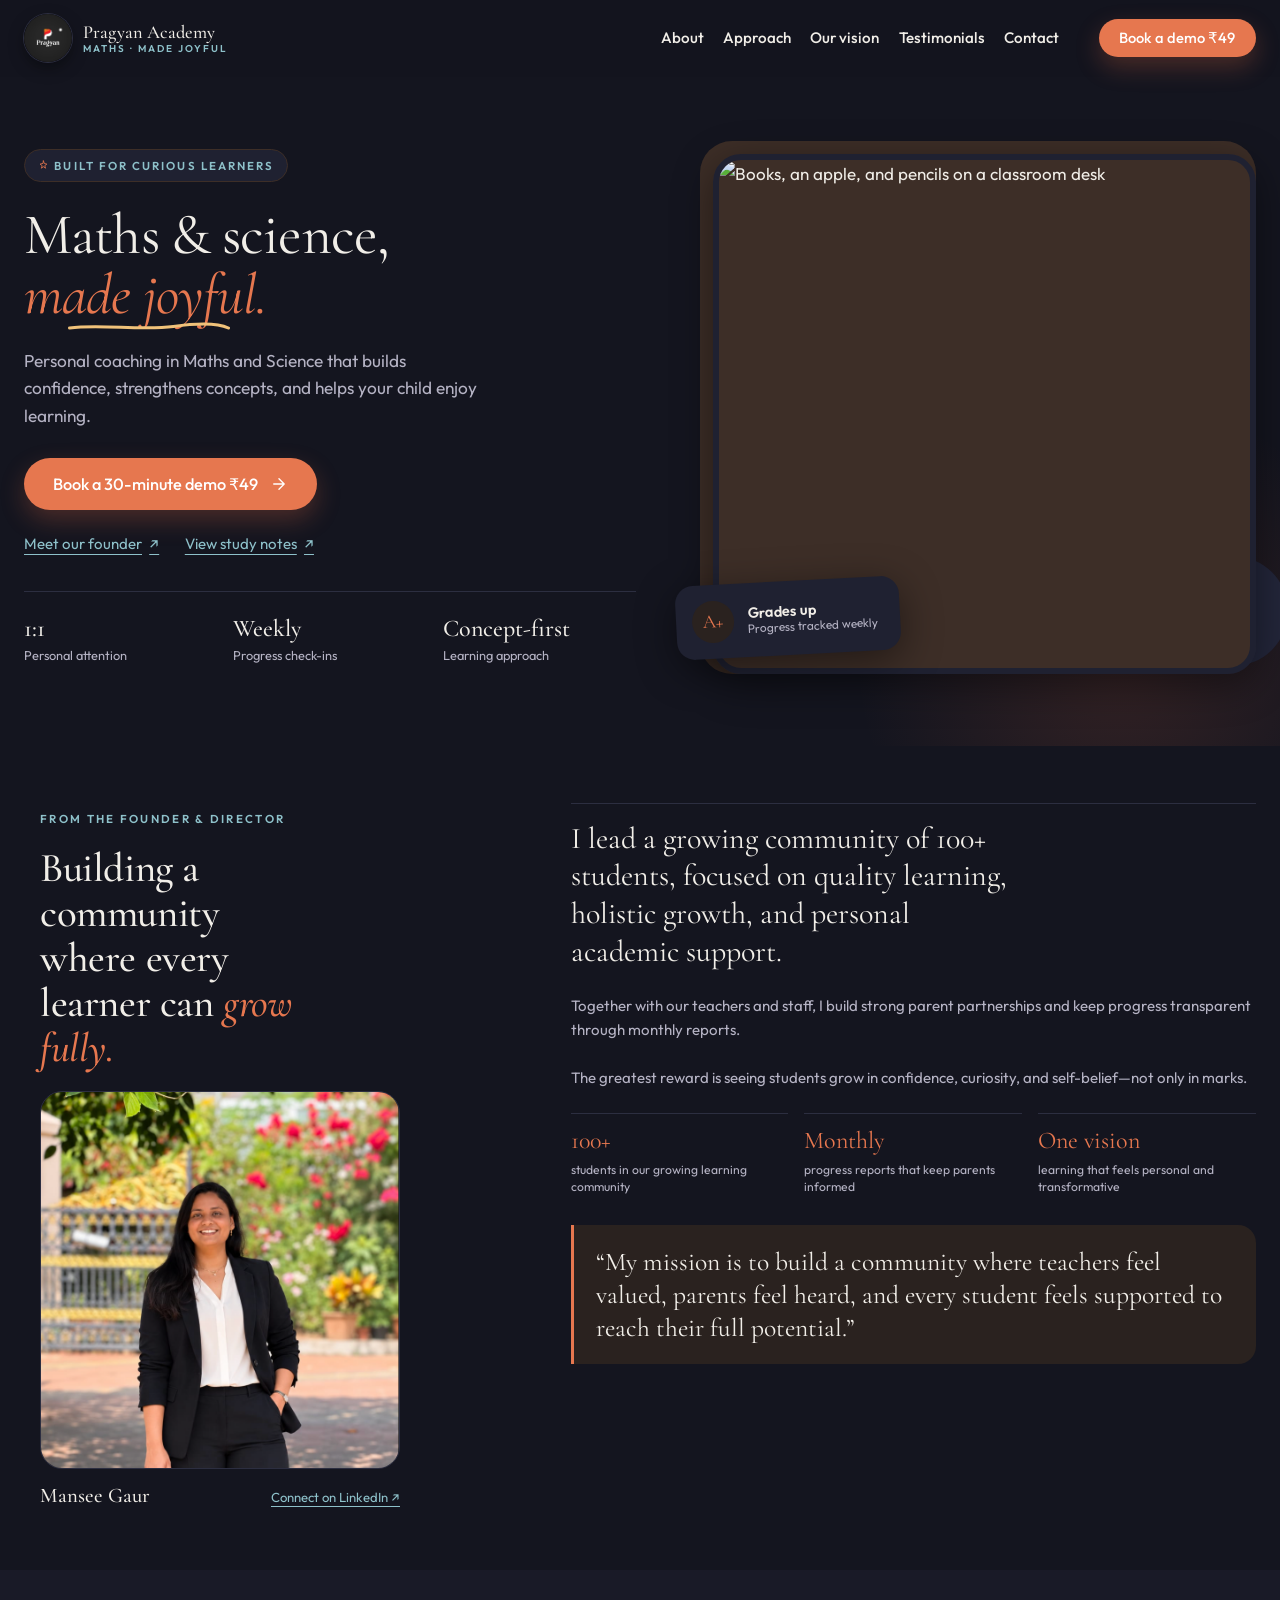
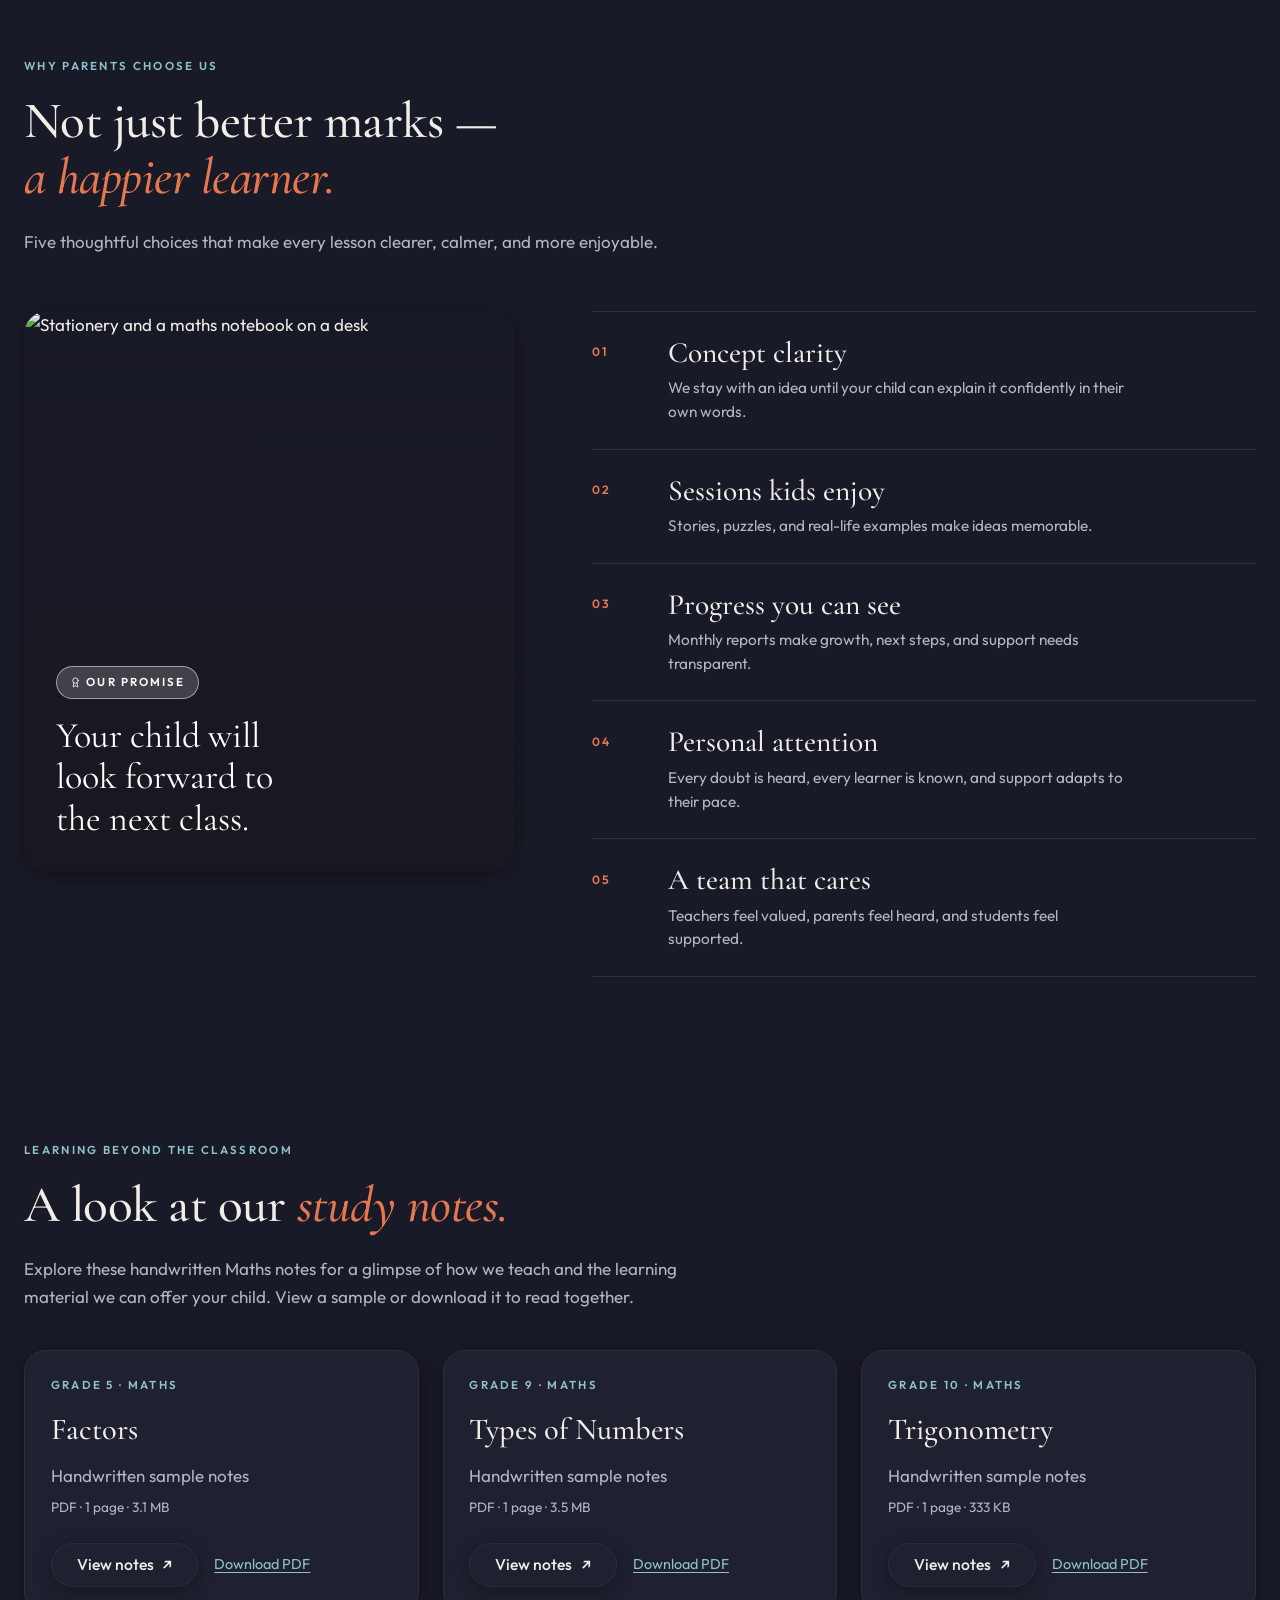
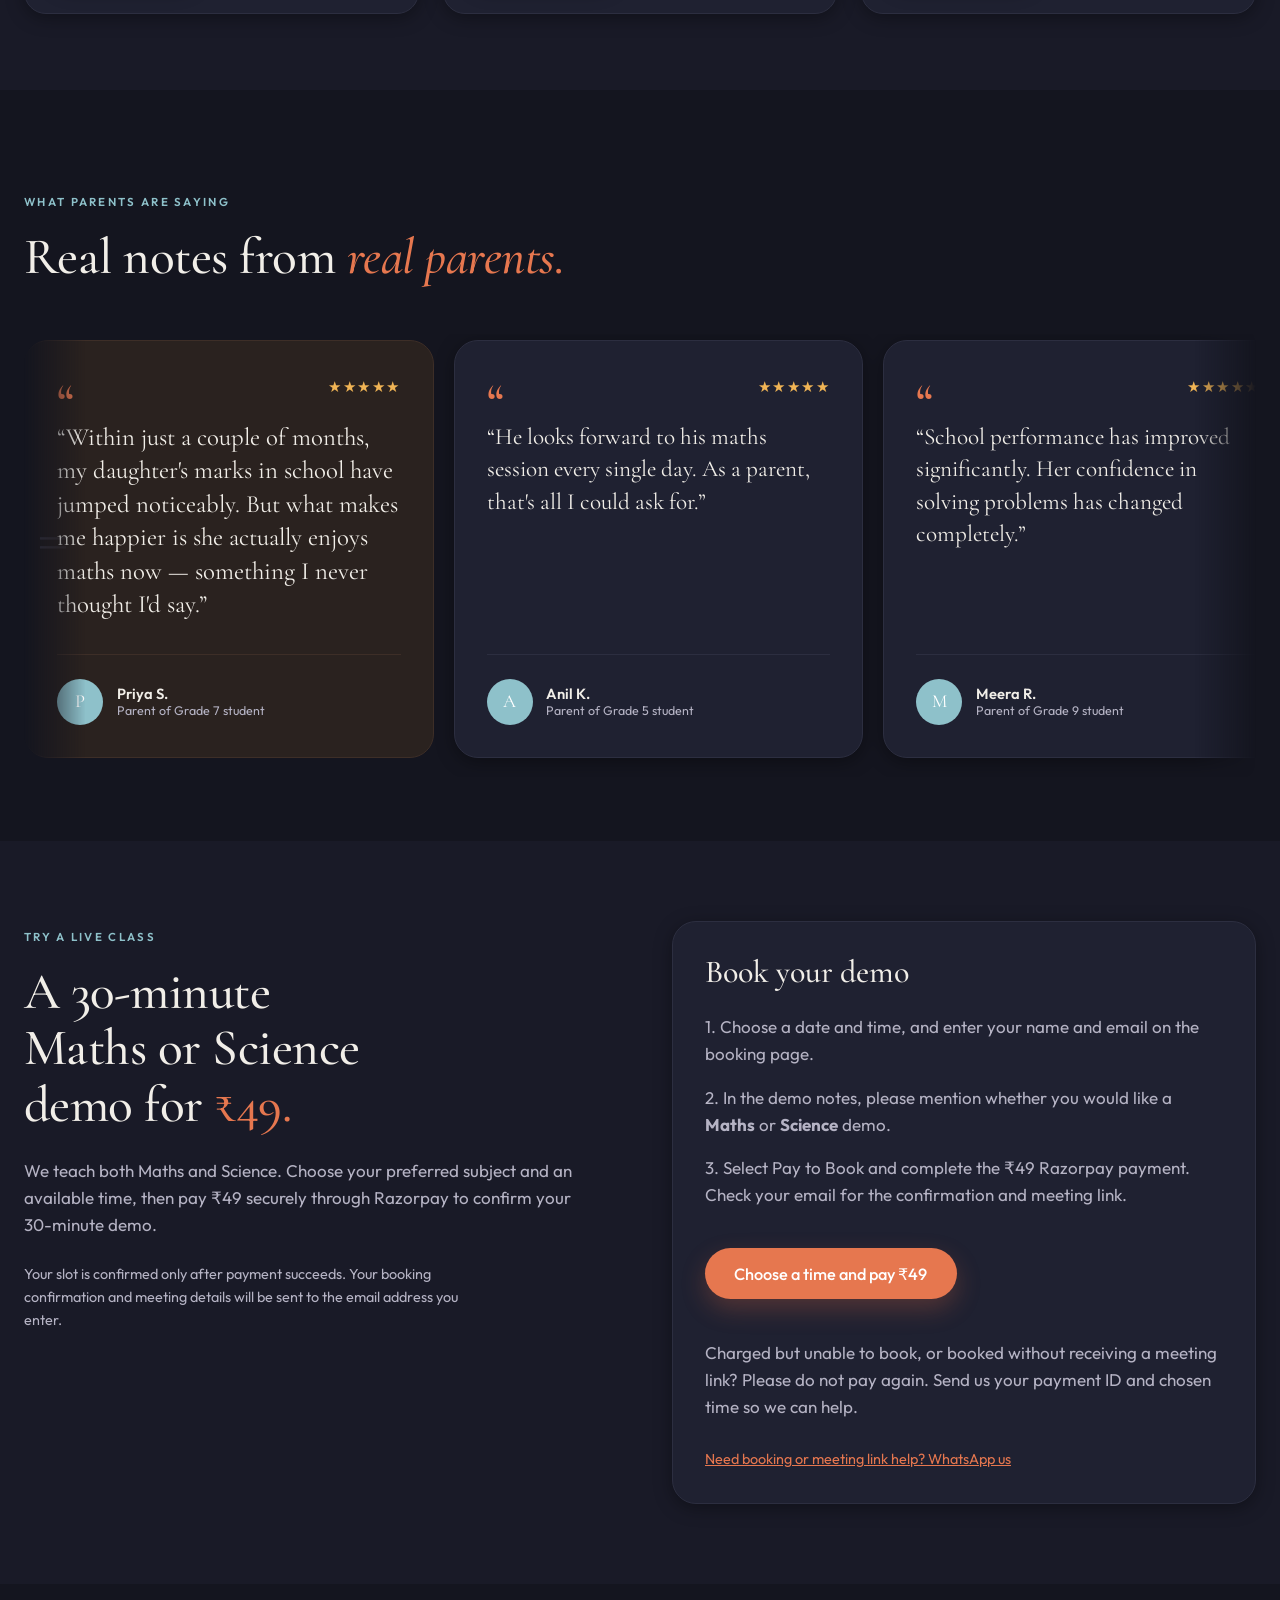
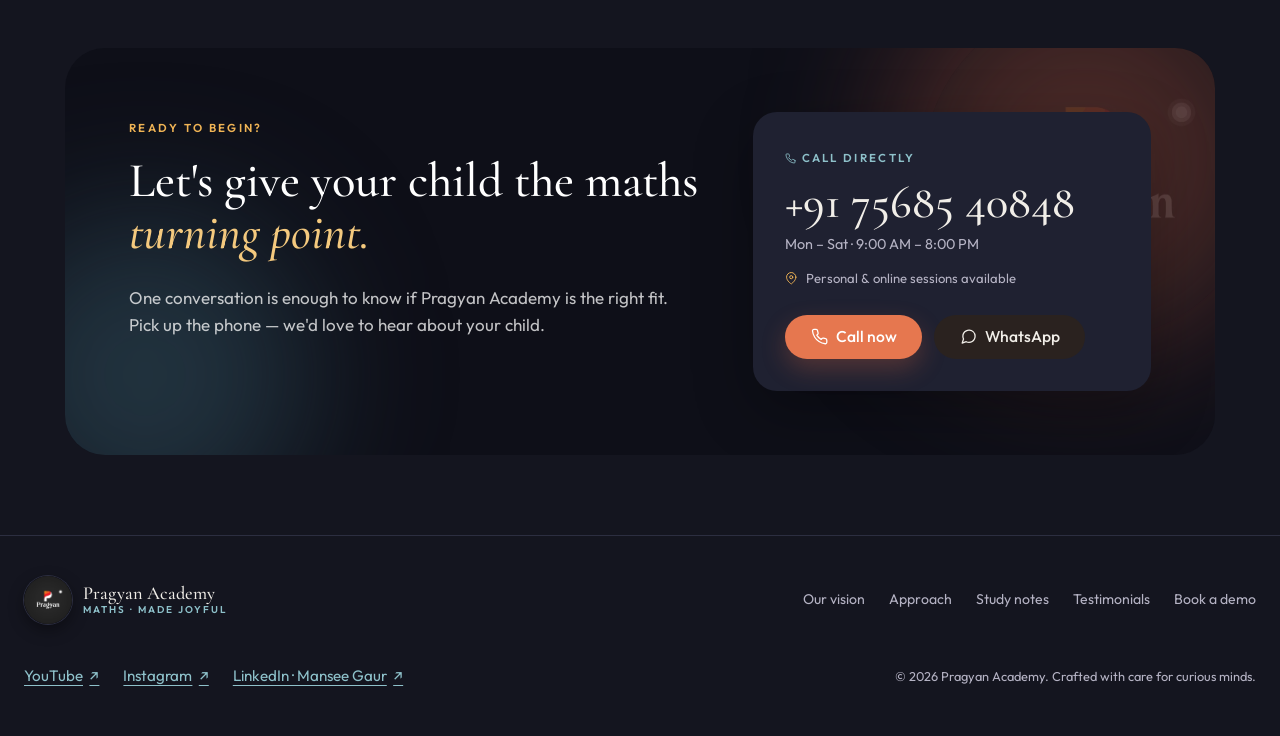
==== commit 6f9c08ee: "Streamline contact and footer information" ====
--- a/index.html
+++ b/index.html
@@ -12,7 +12,7 @@
   <link rel="preconnect" href="https://fonts.googleapis.com">
   <link rel="preconnect" href="https://fonts.gstatic.com" crossorigin>
   <link href="https://fonts.googleapis.com/css2?family=Cormorant+Garamond:ital,wght@0,400;0,500;0,600;1,400;1,500&family=Outfit:wght@300;400;500;600&display=swap" rel="stylesheet">
-  <link rel="stylesheet" href="style.css?v=20261031-founder-one-screen">
+  <link rel="stylesheet" href="style.css?v=20261031-contact-cleanup">
 </head>
 <body id="top">
 
@@ -257,8 +257,12 @@
               <svg class="icon icon--xs" viewBox="0 0 24 24"><path d="M22 16.92v3a2 2 0 0 1-2.18 2 19.79 19.79 0 0 1-8.63-3.07 19.5 19.5 0 0 1-6-6 19.79 19.79 0 0 1-3.07-8.67A2 2 0 0 1 4.11 2h3a2 2 0 0 1 2 1.72c.13.96.36 1.9.7 2.81a2 2 0 0 1-.45 2.11L8.09 9.91a16 16 0 0 0 6 6l1.27-1.27a2 2 0 0 1 2.11-.45c.91.34 1.85.57 2.81.7A2 2 0 0 1 22 16.92z"/></svg>
               Call directly
             </span>
-            <a href="tel:+917568540848" class="cta__number">75685 40848</a>
+            <a href="tel:+917568540848" class="cta__number">+91 75685 40848</a>
             <p class="cta__hours">Mon – Sat · 9:00 AM – 8:00 PM</p>
+            <p class="cta__availability">
+              <svg class="icon icon--xs" viewBox="0 0 24 24"><path d="M21 10c0 7-9 13-9 13s-9-6-9-13a9 9 0 0 1 18 0z"/><circle cx="12" cy="10" r="3"/></svg>
+              Personal &amp; online sessions available
+            </p>
             <div class="cta__actions">
               <a href="tel:+917568540848" class="btn btn--primary">
                 <svg class="icon" viewBox="0 0 24 24"><path d="M22 16.92v3a2 2 0 0 1-2.18 2 19.79 19.79 0 0 1-8.63-3.07 19.5 19.5 0 0 1-6-6 19.79 19.79 0 0 1-3.07-8.67A2 2 0 0 1 4.11 2h3a2 2 0 0 1 2 1.72c.13.96.36 1.9.7 2.81a2 2 0 0 1-.45 2.11L8.09 9.91a16 16 0 0 0 6 6l1.27-1.27a2 2 0 0 1 2.11-.45c.91.34 1.85.57 2.81.7A2 2 0 0 1 22 16.92z"/></svg>
@@ -272,18 +276,6 @@
           </div>
         </div>
 
-        <hr class="cta__rule">
-
-        <div class="cta__bottom">
-          <div>
-            <span class="eyebrow eyebrow--muted">Direct line</span>
-            <a href="tel:+917568540848" class="cta__big">+91 75685 40848</a>
-          </div>
-          <p class="cta__note">
-            <svg class="icon icon--xs" viewBox="0 0 24 24"><path d="M21 10c0 7-9 13-9 13s-9-6-9-13a9 9 0 0 1 18 0z"/><circle cx="12" cy="10" r="3"/></svg>
-            Personal &amp; online sessions available
-          </p>
-        </div>
       </div>
     </div>
   </section>
@@ -298,22 +290,19 @@
           <span class="brand__tag">Maths · Made Joyful</span>
         </span>
       </a>
-      <div class="footer__links">
-        <a href="tel:+917568540848">
-          <svg class="icon icon--xs" viewBox="0 0 24 24"><path d="M22 16.92v3a2 2 0 0 1-2.18 2 19.79 19.79 0 0 1-8.63-3.07 19.5 19.5 0 0 1-6-6 19.79 19.79 0 0 1-3.07-8.67A2 2 0 0 1 4.11 2h3a2 2 0 0 1 2 1.72c.13.96.36 1.9.7 2.81a2 2 0 0 1-.45 2.11L8.09 9.91a16 16 0 0 0 6 6l1.27-1.27a2 2 0 0 1 2.11-.45c.91.34 1.85.57 2.81.7A2 2 0 0 1 22 16.92z"/></svg>
-          75685 40848
-        </a>
-        <a href="https://wa.me/917568540848" target="_blank" rel="noopener">
-          <svg class="icon icon--xs" viewBox="0 0 24 24"><path d="M21 11.5a8.38 8.38 0 0 1-.9 3.8 8.5 8.5 0 0 1-7.6 4.7 8.38 8.38 0 0 1-3.8-.9L3 21l1.9-5.7a8.38 8.38 0 0 1-.9-3.8 8.5 8.5 0 0 1 4.7-7.6 8.38 8.38 0 0 1 3.8-.9h.5a8.48 8.48 0 0 1 8 8v.5z"/></svg>
-          WhatsApp
-        </a>
-      </div>
-      <p class="footer__copy">© <span id="current-year">2026</span> Pragyan Academy. Crafted with care for curious minds.</p>
+      <nav class="footer__links" aria-label="Footer navigation">
+        <a href="#about">Our vision</a>
+        <a href="#approach">Approach</a>
+        <a href="#sample-notes">Study notes</a>
+        <a href="#testimonials">Testimonials</a>
+        <a href="#book-demo">Book a demo</a>
+      </nav>
       <nav class="social-links" aria-label="Follow Pragyan Academy and connect with Mansee">
         <a href="https://youtube.com/@pragyan_academy" target="_blank" rel="noopener noreferrer" aria-label="Pragyan Academy on YouTube (opens in a new tab)">YouTube <span aria-hidden="true">↗</span></a>
         <a href="https://www.instagram.com/pragyanacademy_/" target="_blank" rel="noopener noreferrer" aria-label="Pragyan Academy on Instagram (opens in a new tab)">Instagram <span aria-hidden="true">↗</span></a>
         <a href="https://www.linkedin.com/in/mansee-gaur-164912136/" target="_blank" rel="noopener noreferrer" aria-label="Mansee Gaur on LinkedIn (opens in a new tab)">LinkedIn · Mansee Gaur <span aria-hidden="true">↗</span></a>
       </nav>
+      <p class="footer__copy">© <span id="current-year">2026</span> Pragyan Academy. Crafted with care for curious minds.</p>
     </div>
   </footer>
 
--- a/style.css
+++ b/style.css
@@ -586,7 +586,7 @@
   background: var(--navy);
   color: var(--white);
   border-radius: 40px;
-  padding: 4rem 4rem 3.5rem;
+  padding: 4rem;
   isolation: isolate;
 }
 .cta__glow {
@@ -634,35 +634,9 @@
   line-height: 1.1;
 }
 .cta__hours { font-size: 0.9rem; color: var(--ink-soft); margin-top: 0.3rem; }
+.cta__availability { display: flex; align-items: center; gap: .5rem; margin-top: .75rem; color: var(--ink-soft); font-size: .82rem; }
+.cta__availability .icon { color: var(--gold); }
 .cta__actions { display: flex; flex-wrap: wrap; gap: 0.75rem; margin-top: 1.6rem; }
-
-.cta__rule {
-  border: 0;
-  border-top: 1px solid rgba(255,255,255,0.12);
-  margin: 3.5rem 0 2.5rem;
-}
-.cta__bottom {
-  display: flex; justify-content: space-between; align-items: flex-end;
-  gap: 2rem;
-}
-.cta__big {
-  display: inline-block;
-  font-family: var(--serif);
-  font-size: clamp(1.9rem, 4vw, 3.4rem);
-  font-weight: 500;
-  line-height: 1.1;
-  letter-spacing: 0.01em;
-  white-space: nowrap;
-  color: var(--white);
-}
-.cta__note {
-  display: flex; align-items: flex-start; gap: 0.5em;
-  font-size: 0.88rem;
-  color: rgba(255,255,255,0.85);
-  max-width: 18ch;
-  padding-bottom: 1rem;
-}
-.cta__note .icon { color: var(--gold); margin-top: 0.2em; }
 
 /* ==========================================================
    FOOTER
@@ -672,18 +646,20 @@
   padding: 2.5rem 0;
 }
 .footer__inner {
-  display: flex; align-items: center; justify-content: space-between;
-  gap: 2rem; flex-wrap: wrap;
-}
-.footer__links { display: flex; gap: 2rem; }
+  display: grid;
+  grid-template-columns: auto 1fr;
+  gap: 2rem 4rem;
+  align-items: center;
+}
+.footer__links { display: flex; justify-content: flex-end; flex-wrap: wrap; gap: .75rem 1.5rem; }
 .footer__links a {
-  display: inline-flex; align-items: center; gap: 0.45em;
-  font-size: 0.92rem;
+  font-size: 0.88rem;
+  color: var(--ink-soft);
   transition: color .15s;
 }
 .footer__links a:hover { color: var(--coral); }
-.footer__copy { font-size: 0.85rem; color: var(--ink-soft); }
-.social-links { display: flex; flex-wrap: wrap; gap: .75rem 1.5rem; width: 100%; }
+.footer__copy { justify-self: end; font-size: 0.8rem; color: var(--ink-soft); }
+.social-links { display: flex; flex-wrap: wrap; gap: .75rem 1.5rem; }
 .social-links a { display: inline-flex; align-items: center; gap: .4rem; padding-block: .5rem; color: var(--teal); text-decoration: underline; text-underline-offset: 4px; font-size: .95rem; }
 .social-links a:hover, .educator a:hover { color: var(--coral); }
 
@@ -721,9 +697,10 @@
   .cta { padding: 2.5rem 1.6rem; border-radius: 28px; }
   .cta__card { padding: 1.5rem; }
   .cta__number { font-size: 2.3rem; }
-  .cta__bottom { flex-direction: column; align-items: flex-start; }
   .cta__mark { display: none; }
-  .footer__inner { flex-direction: column; align-items: flex-start; }
+  .footer__inner { grid-template-columns: 1fr; gap: 1.5rem; }
+  .footer__links { justify-content: flex-start; }
+  .footer__copy { justify-self: start; }
 }
 
 @media (max-width: 480px) {
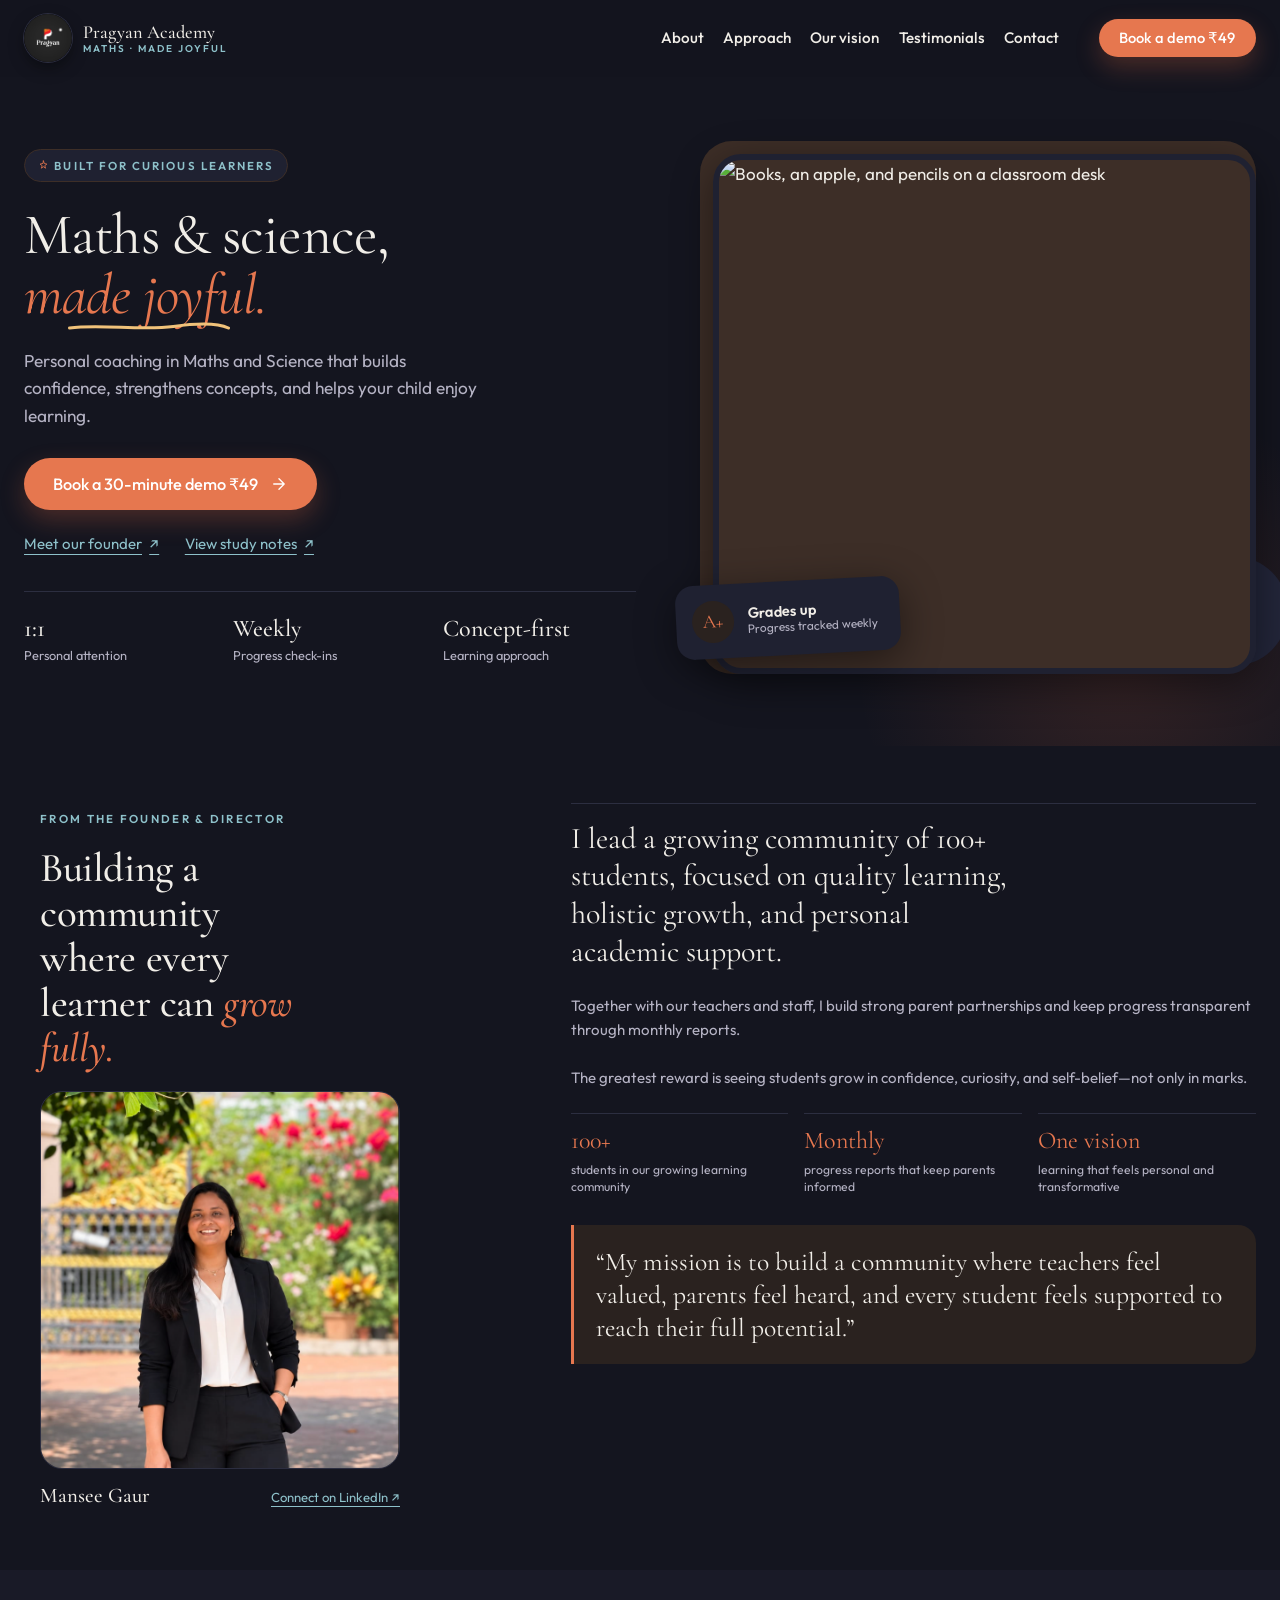
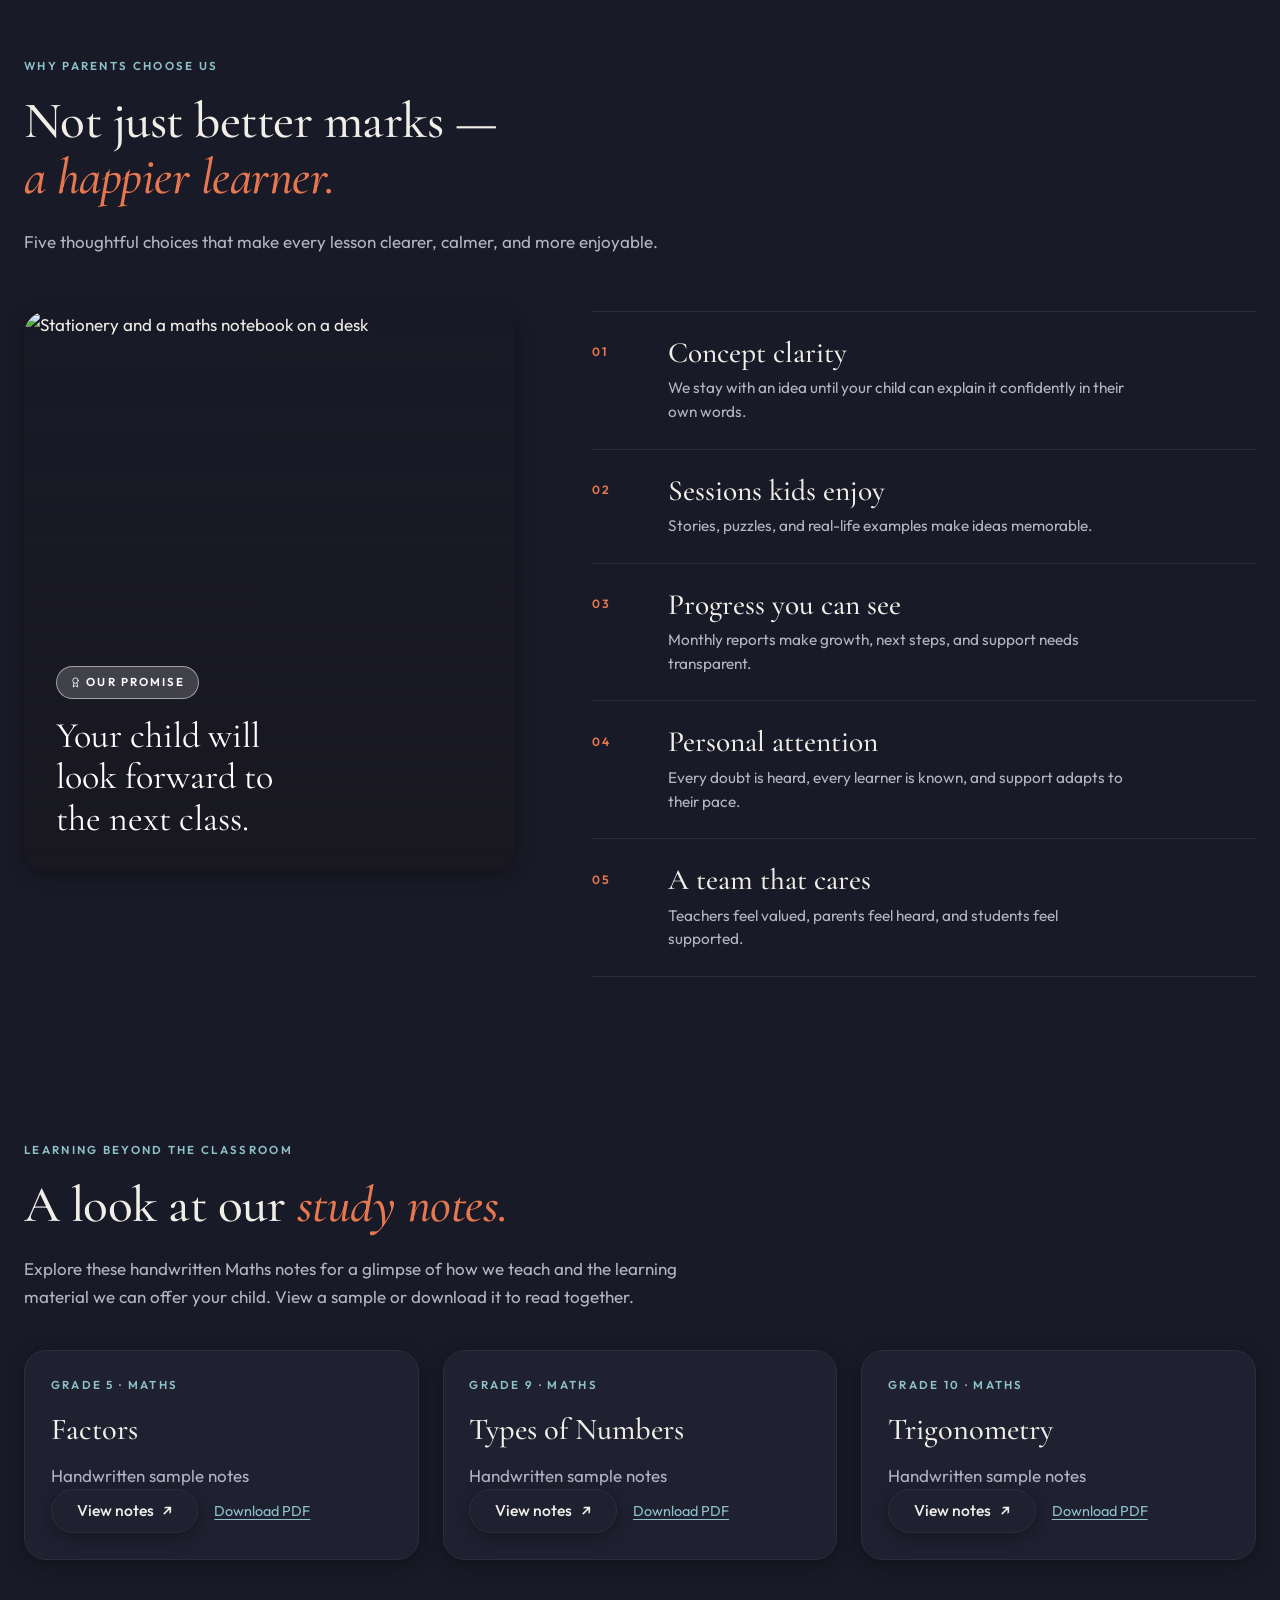
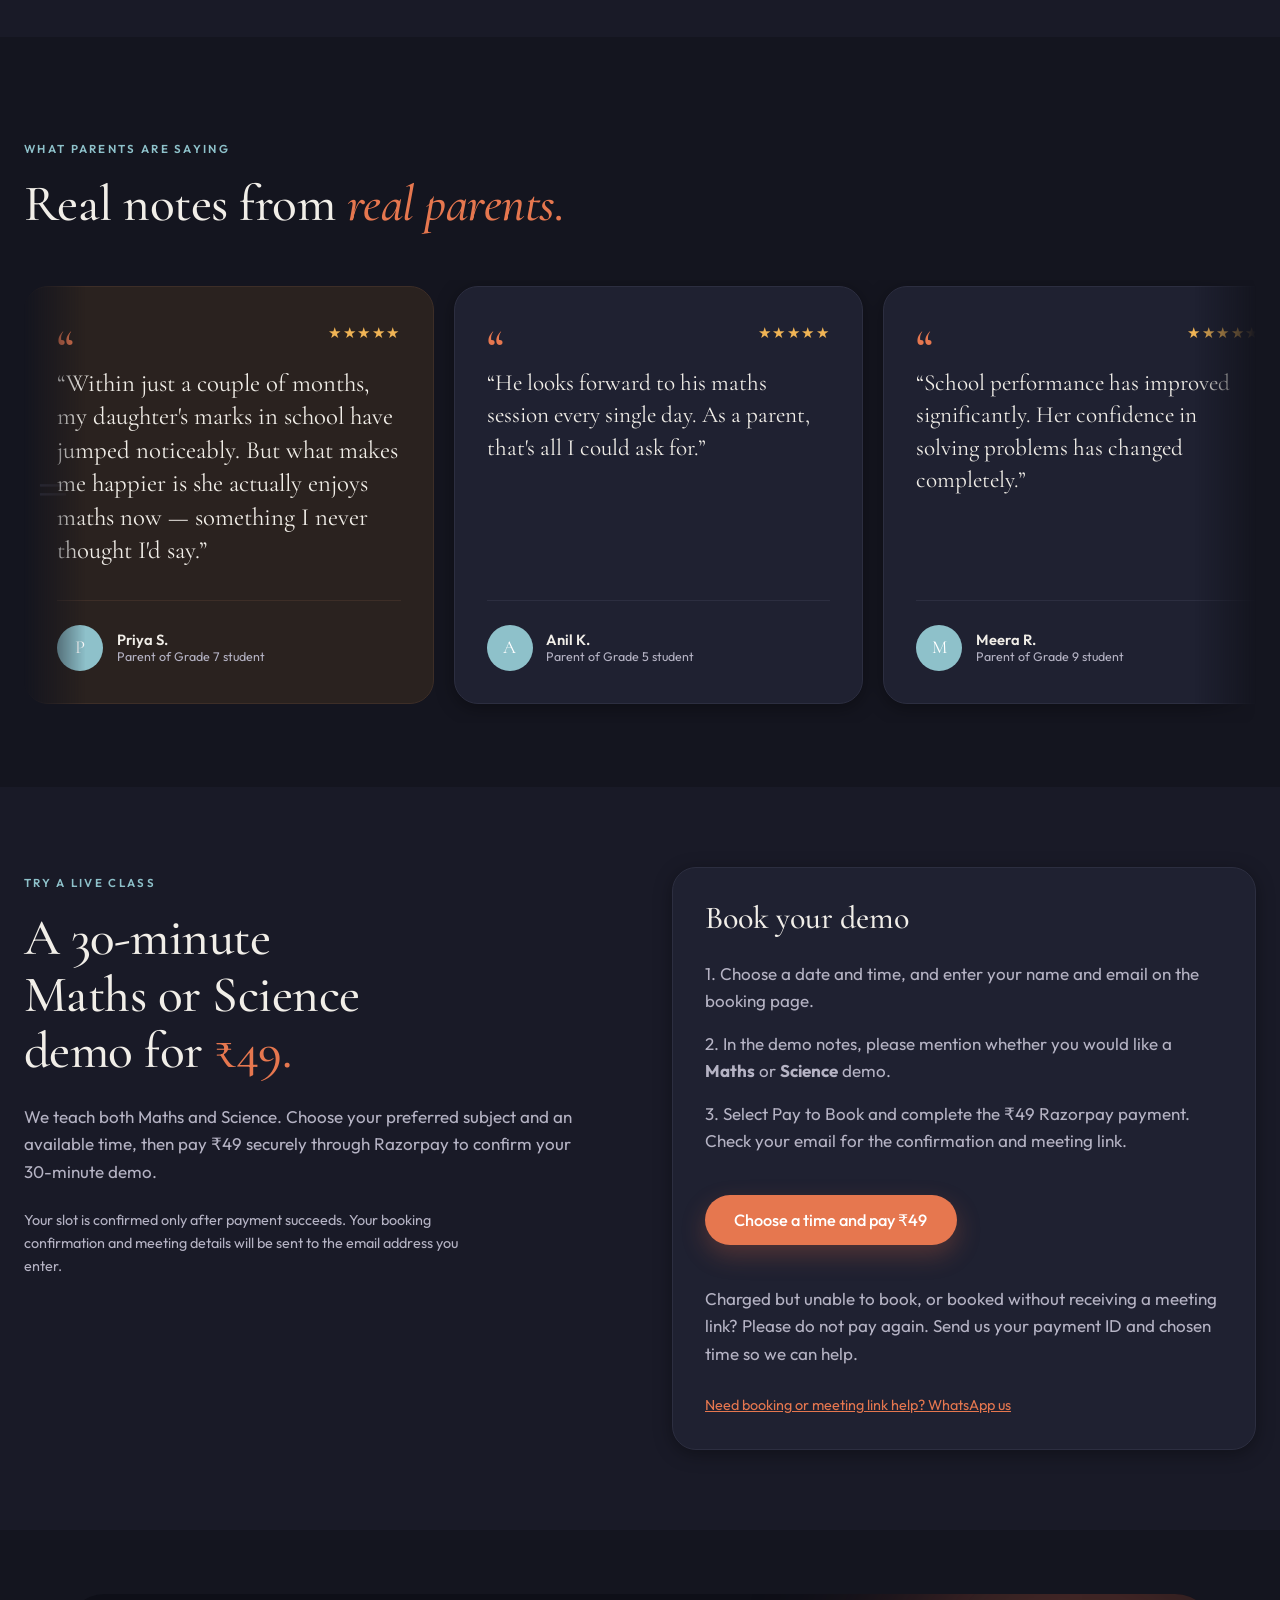
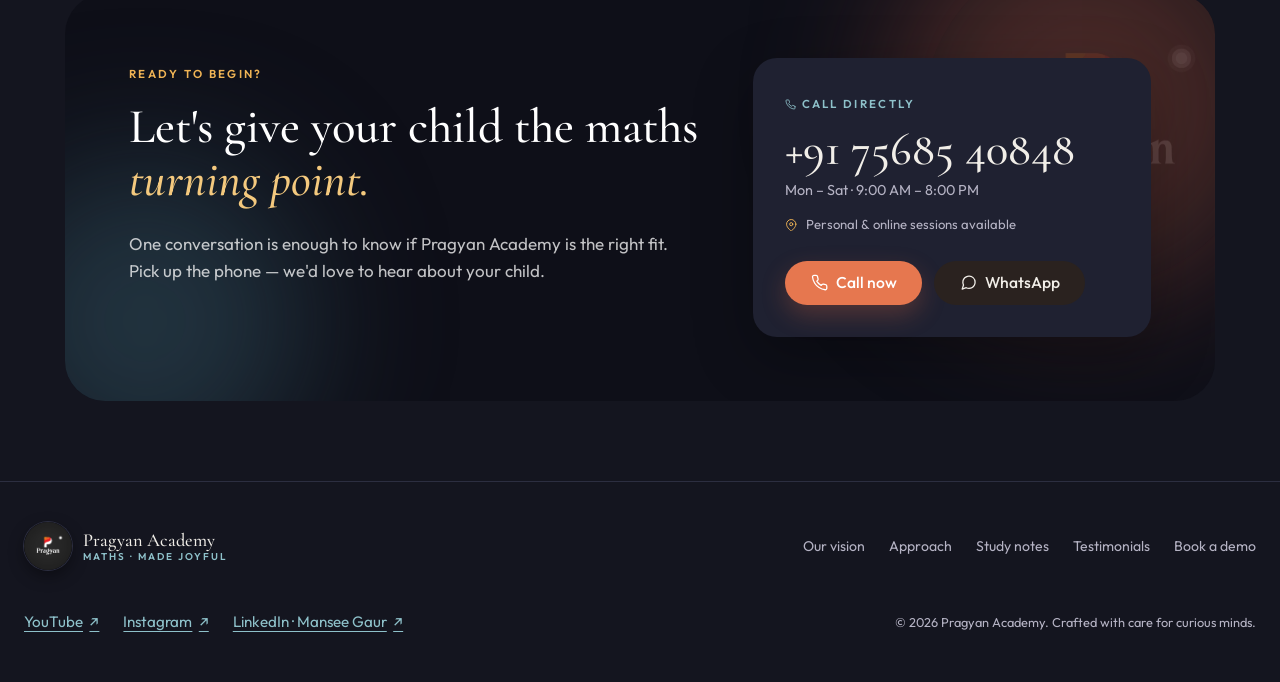
==== commit 9ba31b1a: "Remove study note file metadata" ====
--- a/index.html
+++ b/index.html
@@ -12,7 +12,7 @@
   <link rel="preconnect" href="https://fonts.googleapis.com">
   <link rel="preconnect" href="https://fonts.gstatic.com" crossorigin>
   <link href="https://fonts.googleapis.com/css2?family=Cormorant+Garamond:ital,wght@0,400;0,500;0,600;1,400;1,500&family=Outfit:wght@300;400;500;600&display=swap" rel="stylesheet">
-  <link rel="stylesheet" href="style.css?v=20261031-contact-cleanup">
+  <link rel="stylesheet" href="style.css?v=20261031-notes-cleanup">
 </head>
 <body id="top">
 
@@ -171,7 +171,6 @@
           <span class="eyebrow">Grade 5 · Maths</span>
           <h3>Factors</h3>
           <p>Handwritten sample notes</p>
-          <p class="notes-card__meta">PDF · 1 page · 3.1 MB</p>
           <div class="notes-card__actions">
             <a class="btn btn--outline" href="notes/Pragyan_Grade_5_Factors_Handwritten.pdf" target="_blank" rel="noopener" aria-label="View Grade 5 Factors notes (PDF, opens in a new tab)">View notes <span aria-hidden="true">↗</span></a>
             <a class="notes-card__download" href="notes/Pragyan_Grade_5_Factors_Handwritten.pdf" download aria-label="Download Grade 5 Factors notes as PDF">Download PDF</a>
@@ -181,7 +180,6 @@
           <span class="eyebrow">Grade 9 · Maths</span>
           <h3>Types of Numbers</h3>
           <p>Handwritten sample notes</p>
-          <p class="notes-card__meta">PDF · 1 page · 3.5 MB</p>
           <div class="notes-card__actions">
             <a class="btn btn--outline" href="notes/Pragyan_Grade_9_Types_of_Numbers_Handwritten.pdf" target="_blank" rel="noopener" aria-label="View Grade 9 Types of Numbers notes (PDF, opens in a new tab)">View notes <span aria-hidden="true">↗</span></a>
             <a class="notes-card__download" href="notes/Pragyan_Grade_9_Types_of_Numbers_Handwritten.pdf" download aria-label="Download Grade 9 Types of Numbers notes as PDF">Download PDF</a>
@@ -191,7 +189,6 @@
           <span class="eyebrow">Grade 10 · Maths</span>
           <h3>Trigonometry</h3>
           <p>Handwritten sample notes</p>
-          <p class="notes-card__meta">PDF · 1 page · 333 KB</p>
           <div class="notes-card__actions">
             <a class="btn btn--outline" href="notes/Pragyan_Grade_10_Trigonometry_Handwritten.pdf" target="_blank" rel="noopener" aria-label="View Grade 10 Trigonometry notes (PDF, opens in a new tab)">View notes <span aria-hidden="true">↗</span></a>
             <a class="notes-card__download" href="notes/Pragyan_Grade_10_Trigonometry_Handwritten.pdf" download aria-label="Download Grade 10 Trigonometry notes as PDF">Download PDF</a>
--- a/style.css
+++ b/style.css
@@ -740,7 +740,6 @@
 .notes-card { display: flex; flex-direction: column; padding: 1.6rem; border: 1px solid var(--line); border-radius: 22px; background: var(--surface); box-shadow: var(--shadow-sm); }
 .notes-card h3 { font-family: var(--serif); font-size: 1.9rem; font-weight: 500; line-height: 1.2; margin-bottom: .8rem; }
 .notes-card p { color: var(--ink-soft); }
-.notes-card__meta { font-size: .85rem; margin-top: .5rem; margin-bottom: 1.5rem; }
 .notes-card__actions { display: flex; align-items: center; flex-wrap: wrap; gap: 1rem; margin-top: auto; }
 .notes-card__download { color: var(--teal); text-decoration: underline; text-underline-offset: 3px; font-size: .9rem; }
 @media (max-width: 900px) {
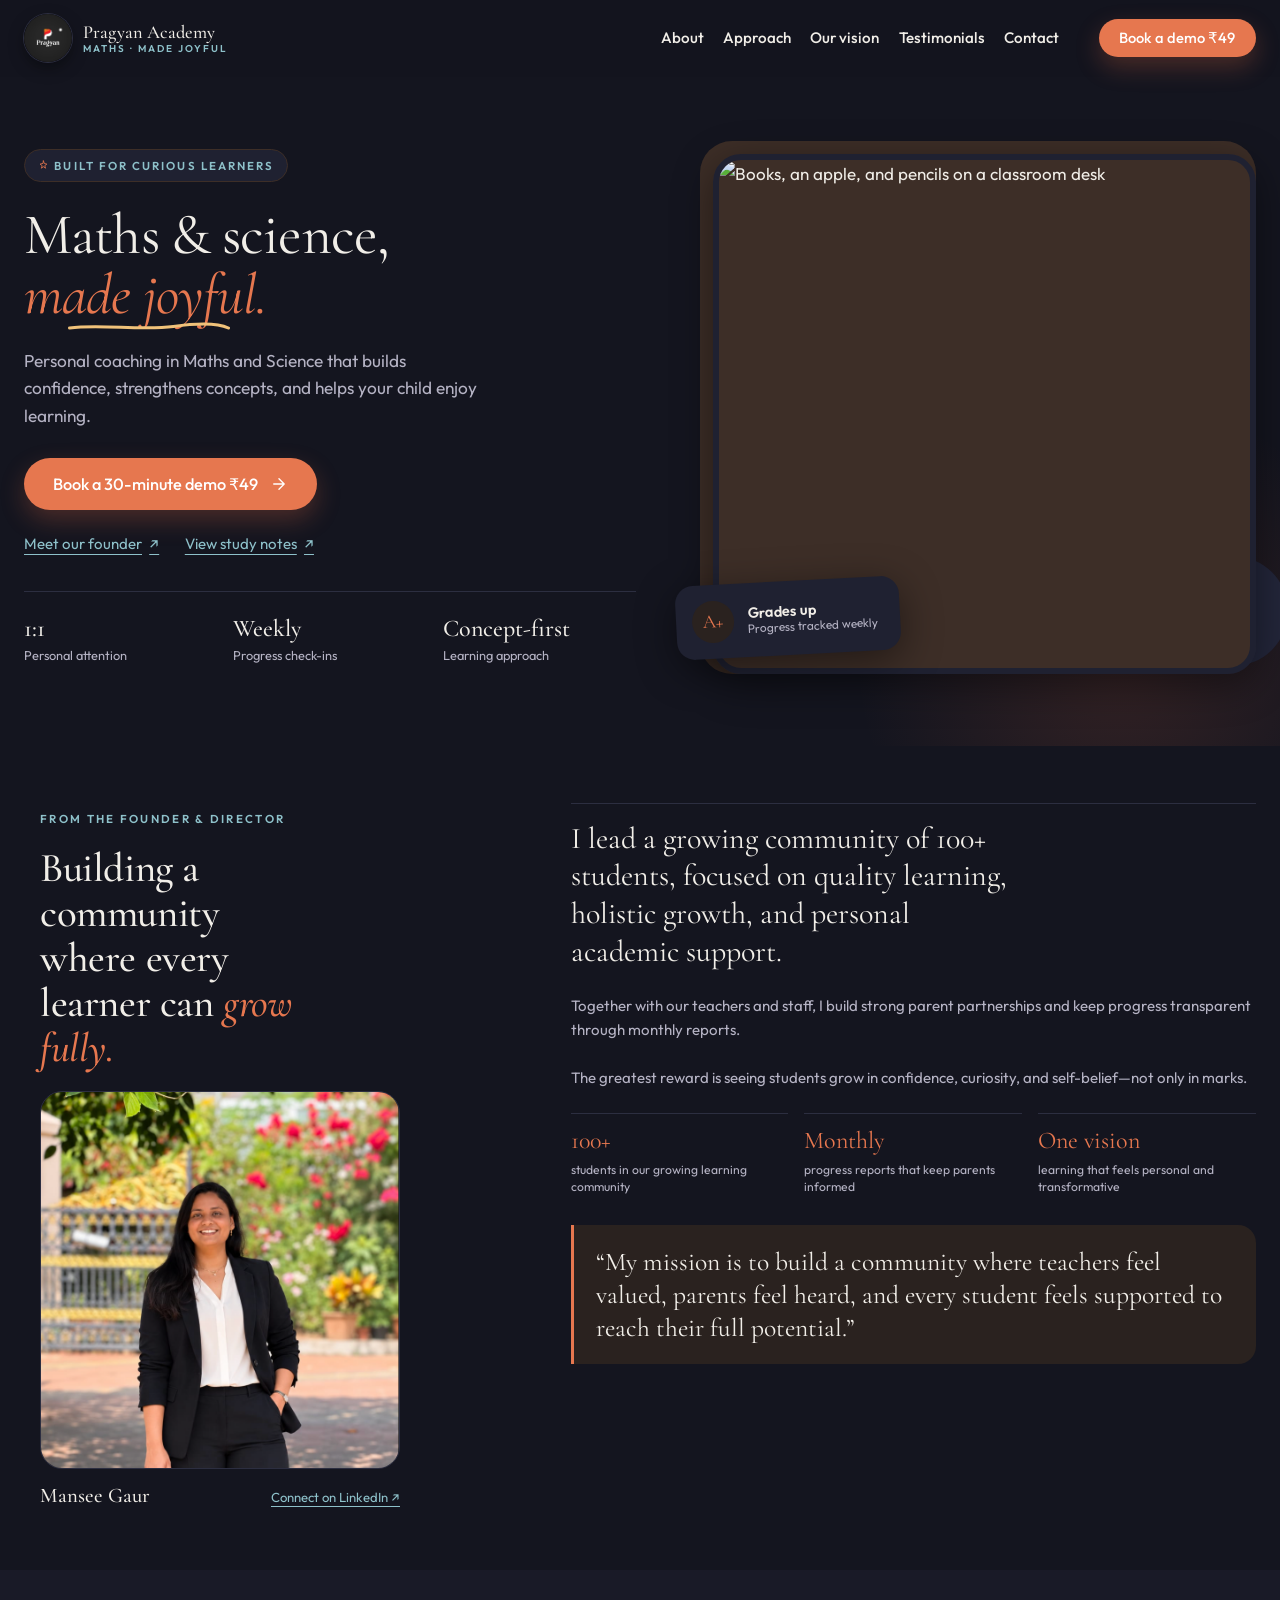
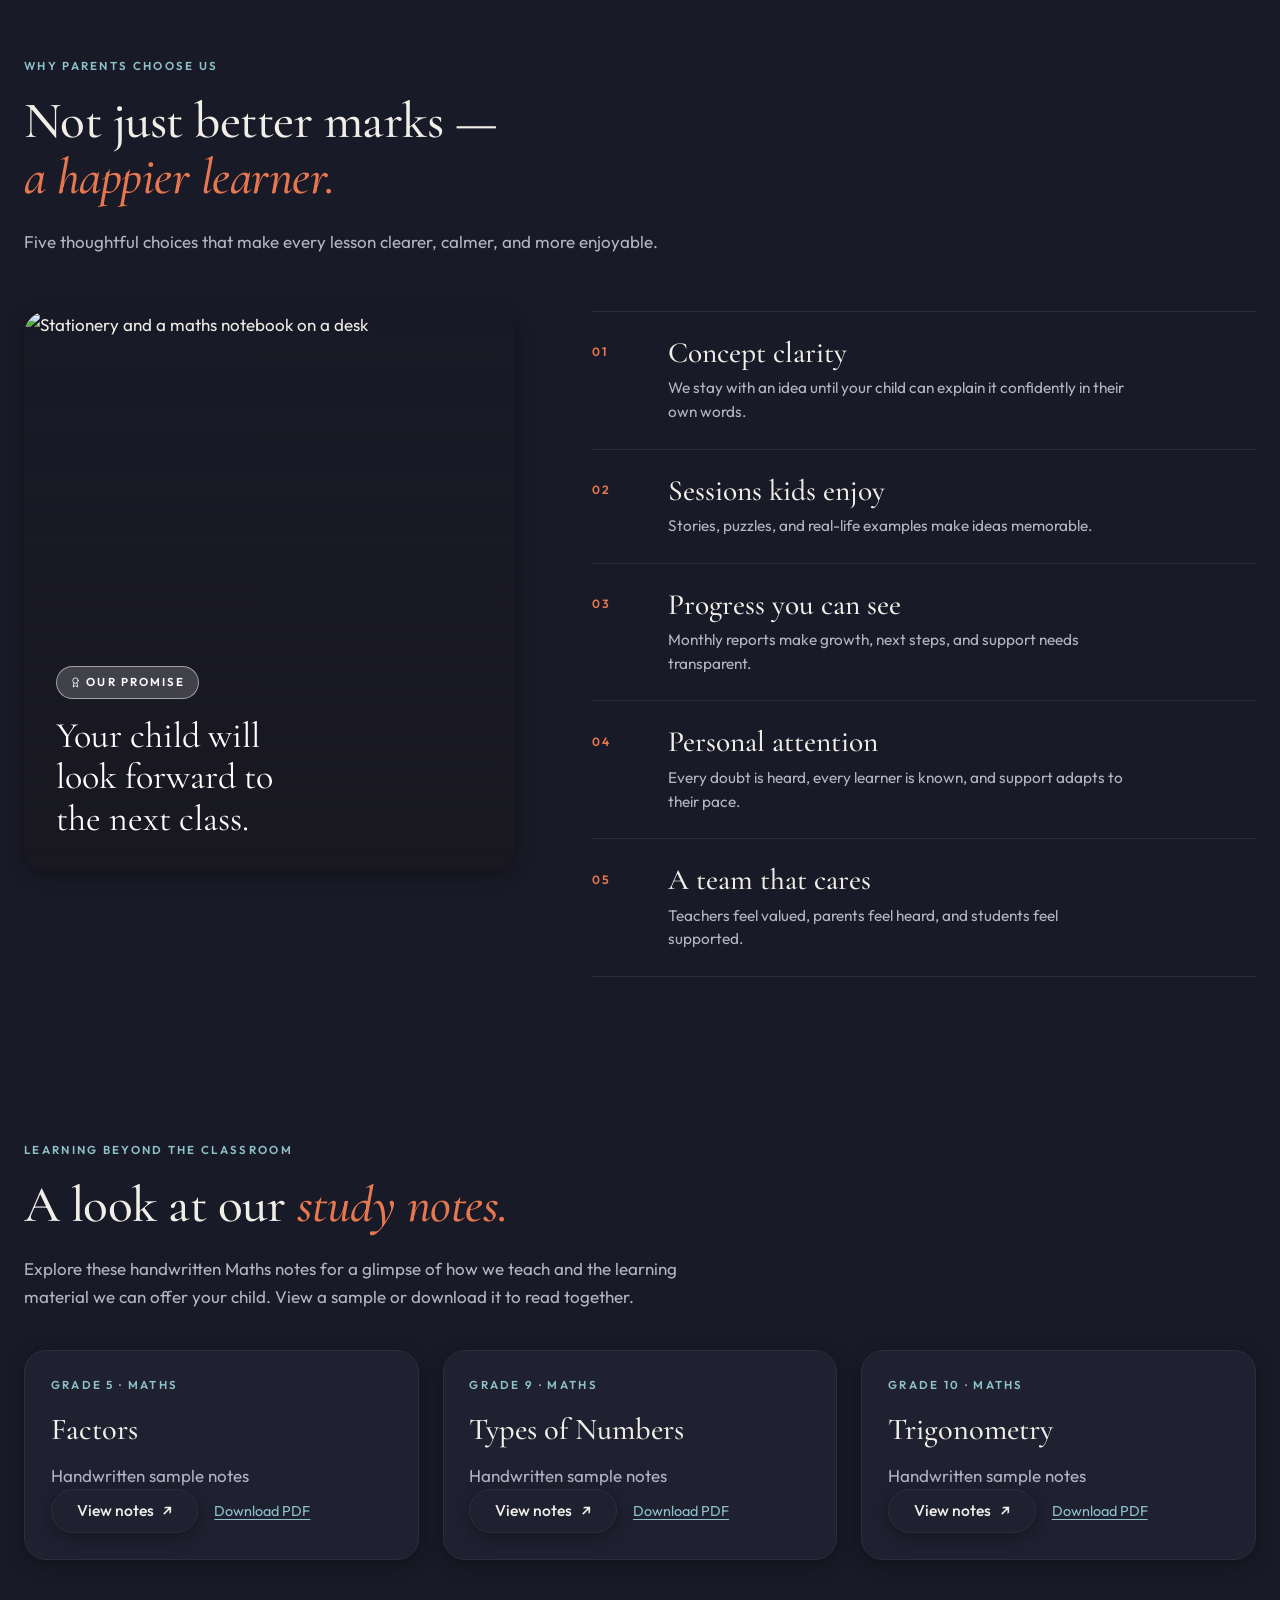
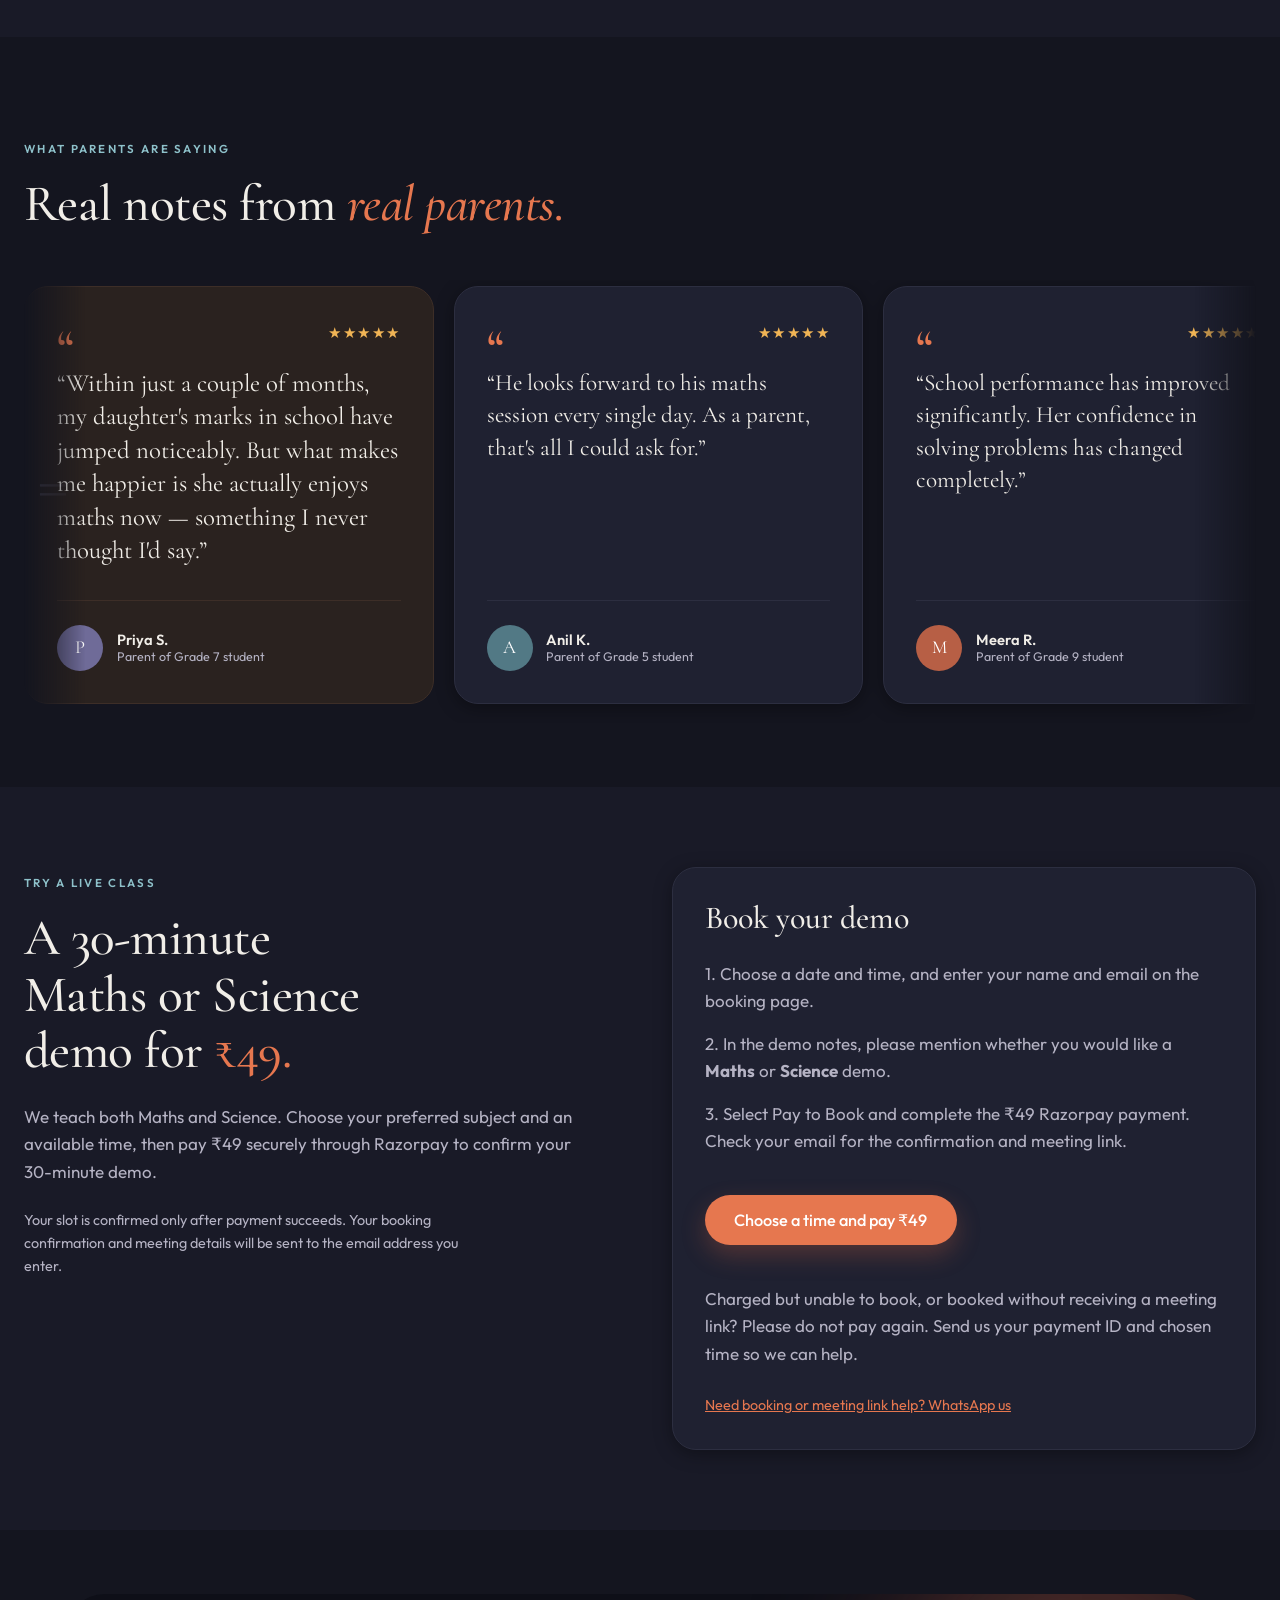
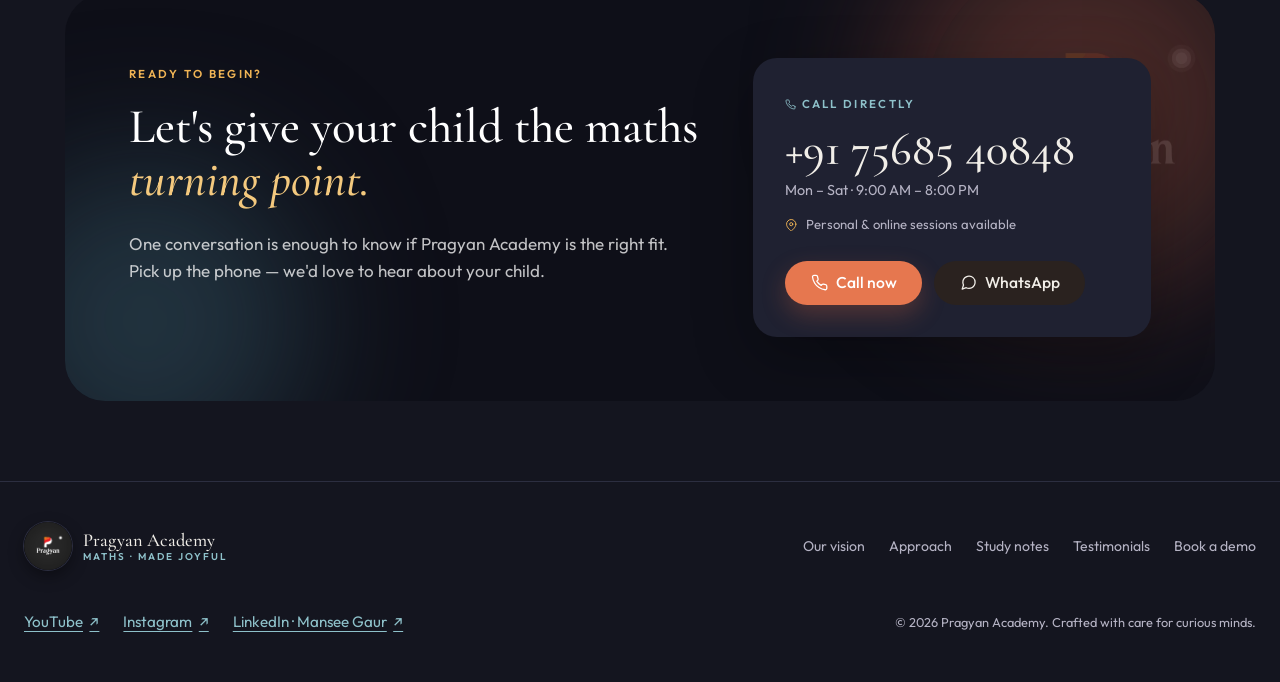
==== commit 783e0f02: "Replace stock testimonial portraits with initials" ====
--- a/index.html
+++ b/index.html
@@ -12,7 +12,7 @@
   <link rel="preconnect" href="https://fonts.googleapis.com">
   <link rel="preconnect" href="https://fonts.gstatic.com" crossorigin>
   <link href="https://fonts.googleapis.com/css2?family=Cormorant+Garamond:ital,wght@0,400;0,500;0,600;1,400;1,500&family=Outfit:wght@300;400;500;600&display=swap" rel="stylesheet">
-  <link rel="stylesheet" href="style.css?v=20261031-notes-cleanup">
+  <link rel="stylesheet" href="style.css?v=20261031-testimonial-initials">
 </head>
 <body id="top">
 
@@ -303,7 +303,7 @@
     </div>
   </footer>
 
-  <script src="testimonials.js?v=20261031-testimonial-marquee"></script>
+  <script src="testimonials.js?v=20261031-testimonial-initials"></script>
 
 </body>
 </html>
--- a/style.css
+++ b/style.css
@@ -541,10 +541,14 @@
 }
 .avatar--initial {
   display: grid !important; place-items: center;
-  background: var(--teal);
   color: var(--white);
   font-family: var(--serif); font-size: 1.15rem;
 }
+.avatar--tone-1 { background: #b75f45; }
+.avatar--tone-2 { background: #527985; }
+.avatar--tone-3 { background: #8a6b3f; }
+.avatar--tone-4 { background: #6f6b98; }
+.avatar--tone-5 { background: #57766c; }
 @media (prefers-reduced-motion: reduce) {
   .testimonial-marquee { overflow-x: auto; mask-image: none; -webkit-mask-image: none; }
   .tgrid { animation: none; }
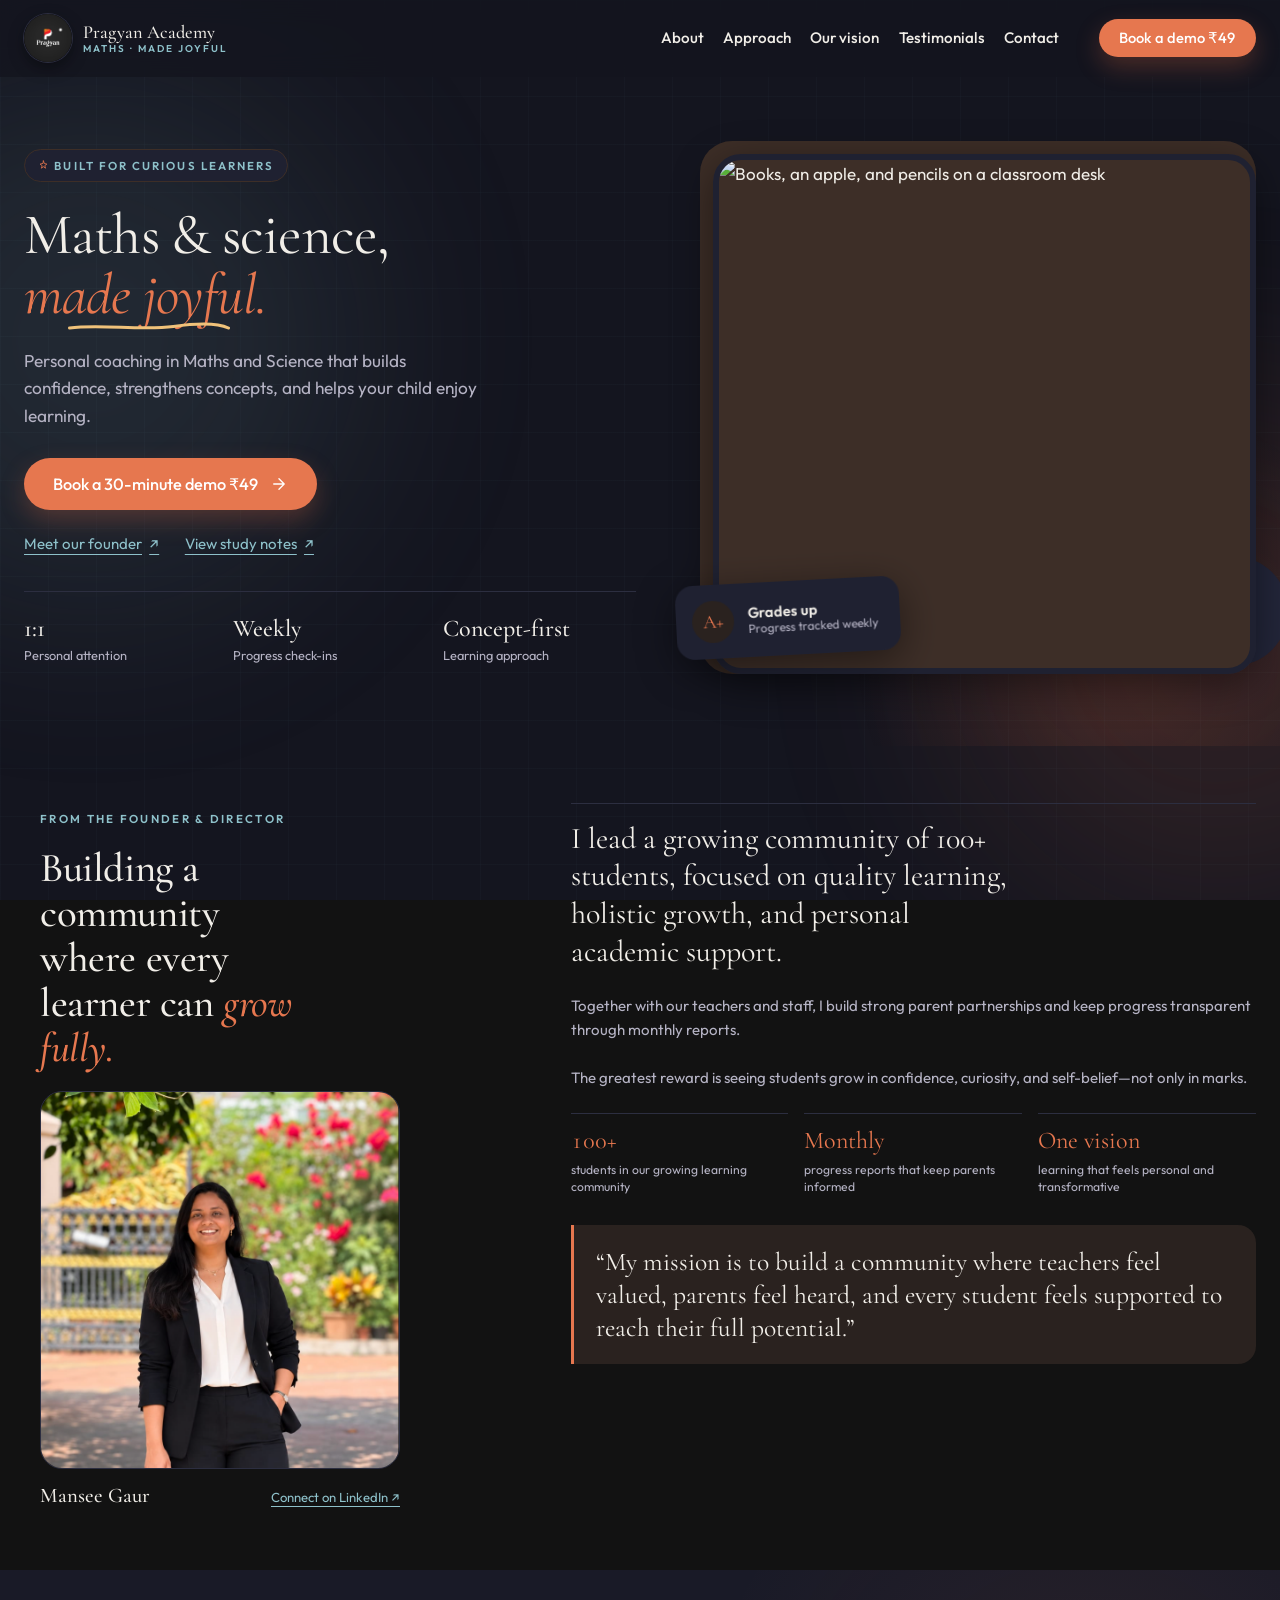
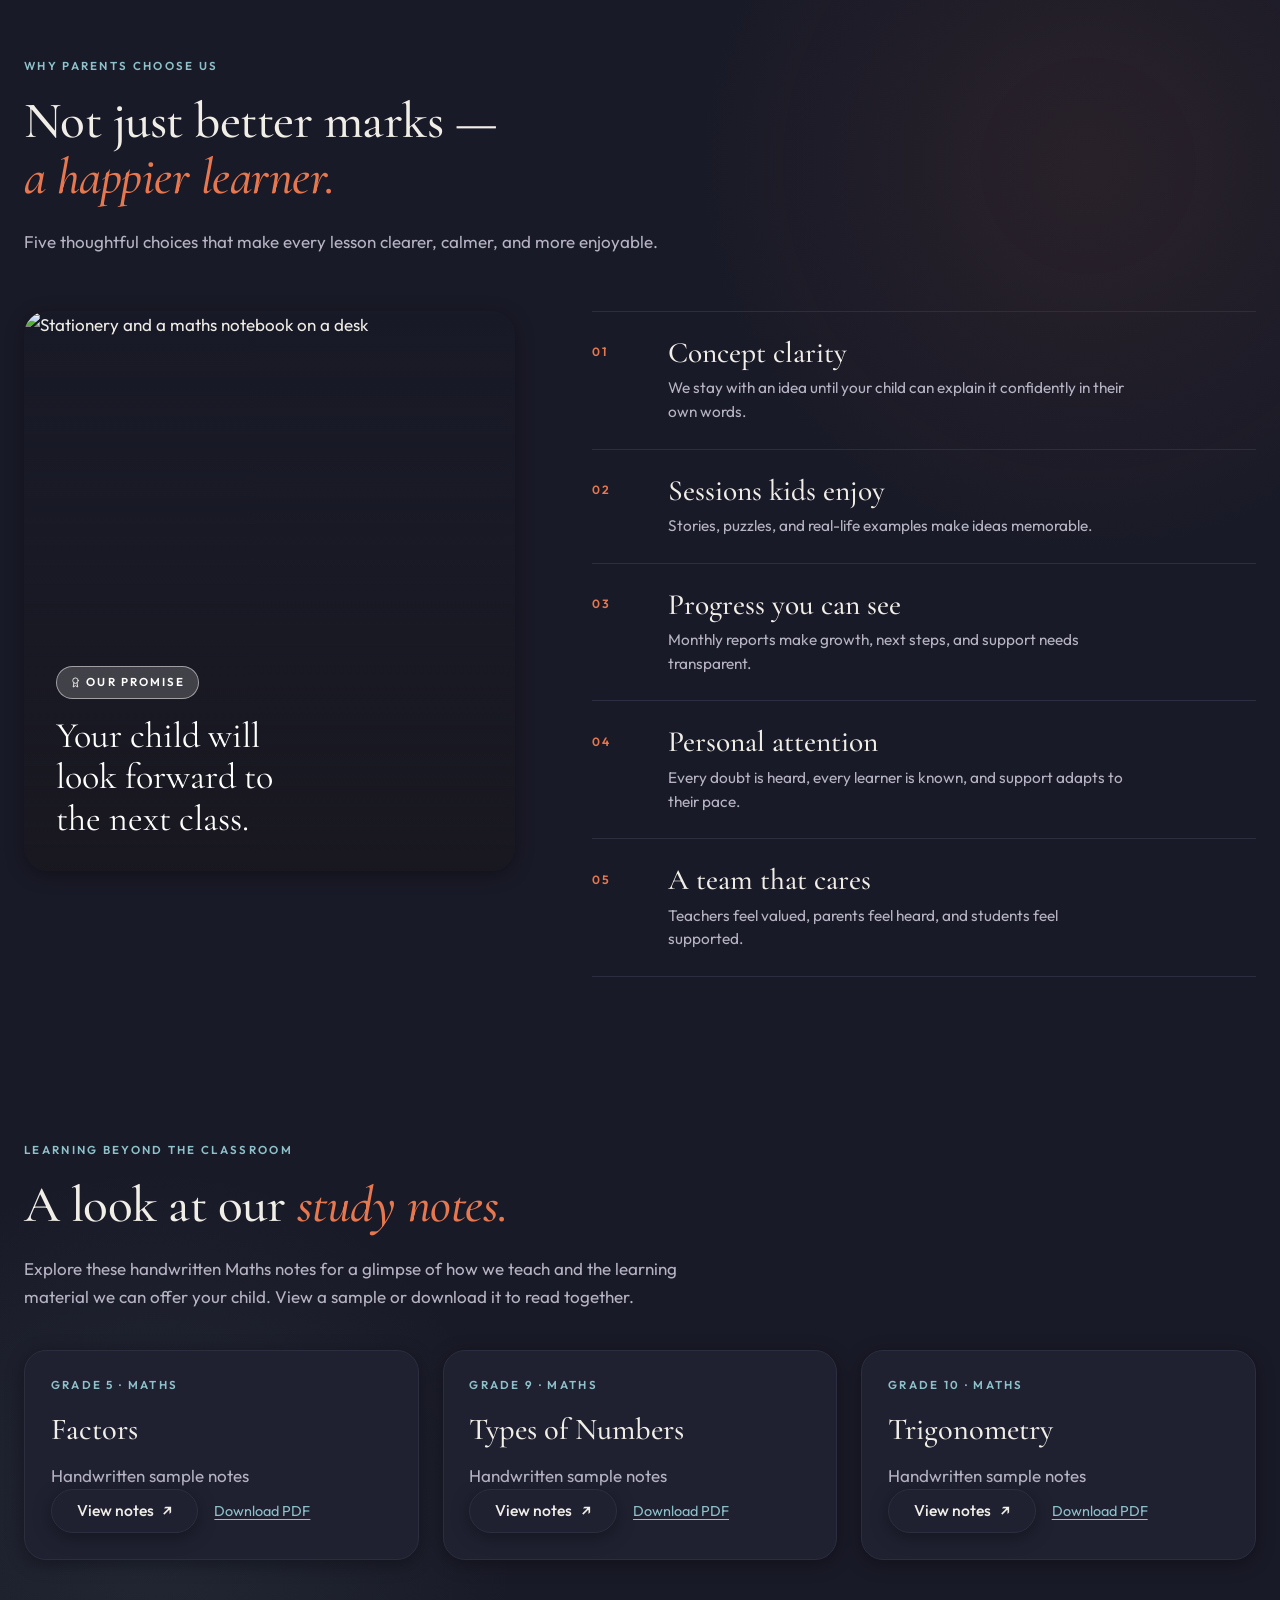
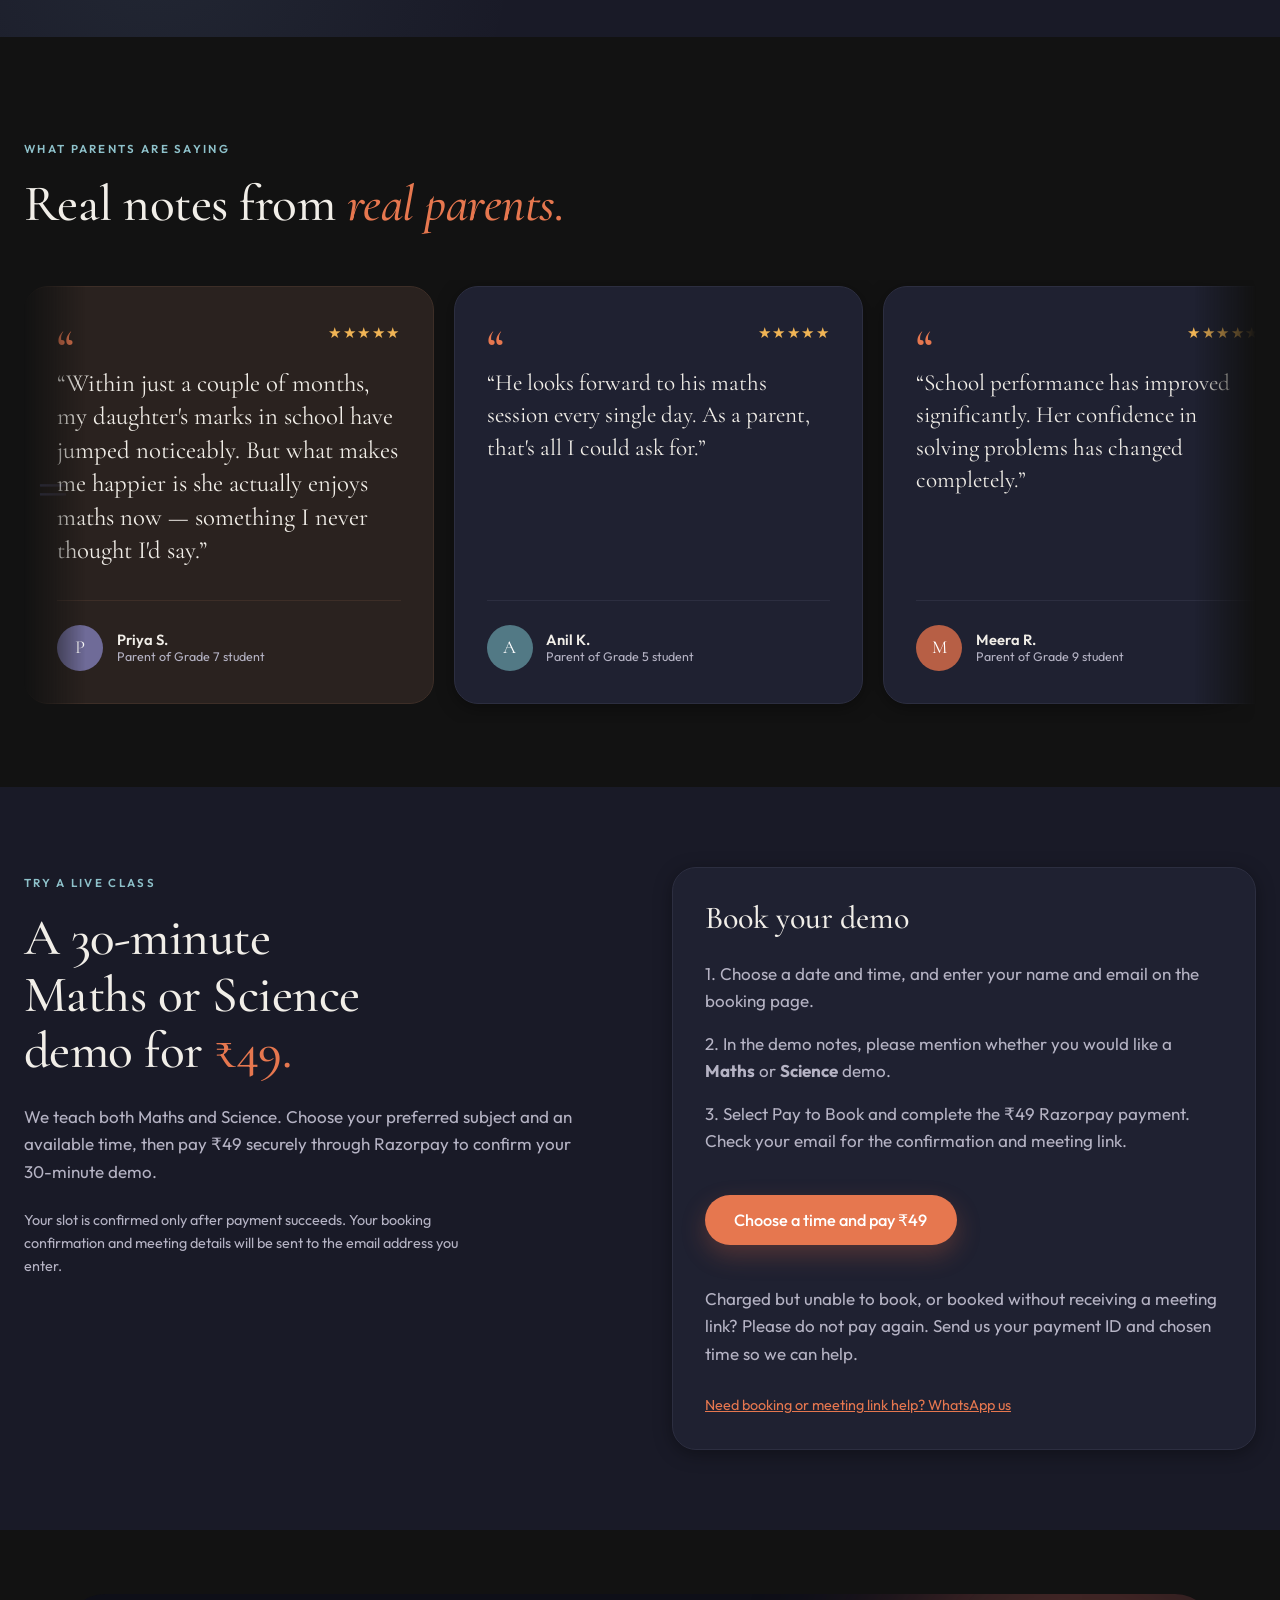
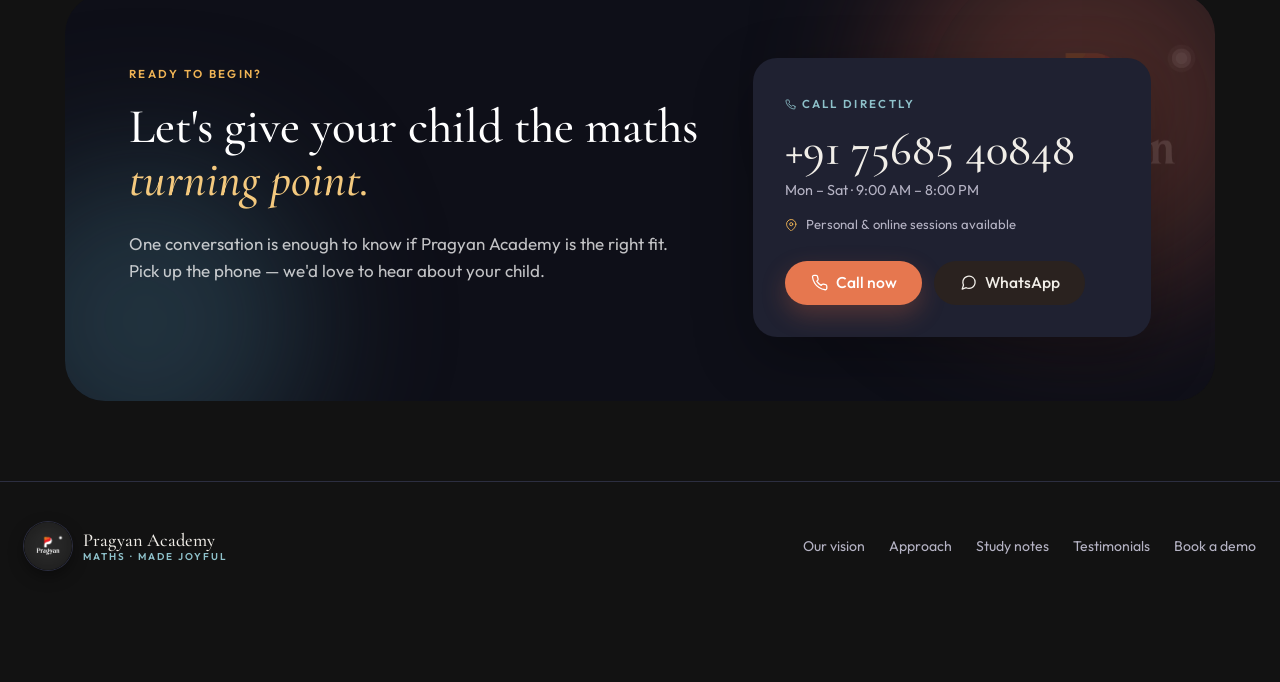
==== commit 8d261168: "Add restrained academic motion and count-up" ====
--- a/index.html
+++ b/index.html
@@ -12,9 +12,10 @@
   <link rel="preconnect" href="https://fonts.googleapis.com">
   <link rel="preconnect" href="https://fonts.gstatic.com" crossorigin>
   <link href="https://fonts.googleapis.com/css2?family=Cormorant+Garamond:ital,wght@0,400;0,500;0,600;1,400;1,500&family=Outfit:wght@300;400;500;600&display=swap" rel="stylesheet">
-  <link rel="stylesheet" href="style.css?v=20261031-testimonial-initials">
+  <link rel="stylesheet" href="style.css?v=20261031-academic-motion">
 </head>
 <body id="top">
+  <div class="page-atmosphere" aria-hidden="true"></div>
 
   <!-- ===== NAV ===== -->
   <header class="nav">
@@ -110,7 +111,7 @@
         <p>The greatest reward is seeing students grow in confidence, curiosity, and self-belief—not only in marks.</p>
 
         <dl class="founder-story__proof">
-          <div><dt>100+</dt><dd>students in our growing learning community</dd></div>
+          <div><dt data-count-to="100">100+</dt><dd>students in our growing learning community</dd></div>
           <div><dt>Monthly</dt><dd>progress reports that keep parents informed</dd></div>
           <div><dt>One vision</dt><dd>learning that feels personal and transformative</dd></div>
         </dl>
@@ -304,6 +305,7 @@
   </footer>
 
   <script src="testimonials.js?v=20261031-testimonial-initials"></script>
+  <script src="motion.js?v=20261031-academic-motion"></script>
 
 </body>
 </html>
--- a/style.css
+++ b/style.css
@@ -51,14 +51,58 @@
 
 body {
   margin: 0;
+  position: relative;
+  z-index: 0;
+  isolation: isolate;
   font-family: var(--sans);
   font-size: 17px;
   line-height: 1.6;
   color: var(--ink);
-  background: var(--cream);
+  background: transparent;
   -webkit-font-smoothing: antialiased;
   transition: background-color .25s ease, color .25s ease;
 }
+
+/* Quiet academic atmosphere: graph-paper structure with slow, warm light. */
+.page-atmosphere {
+  position: fixed;
+  inset: 0;
+  z-index: -1;
+  pointer-events: none;
+  overflow: hidden;
+  background:
+    linear-gradient(rgba(142,193,202,.026) 1px, transparent 1px),
+    linear-gradient(90deg, rgba(142,193,202,.026) 1px, transparent 1px),
+    var(--cream);
+  background-size: 48px 48px, 48px 48px, auto;
+}
+.page-atmosphere::before,
+.page-atmosphere::after {
+  content: "";
+  position: absolute;
+  width: 42vw;
+  aspect-ratio: 1;
+  border-radius: 50%;
+  filter: blur(110px);
+  opacity: .12;
+  will-change: transform;
+}
+.page-atmosphere::before { left: -14vw; top: 8vh; background: var(--teal); animation: ambient-drift-a 20s ease-in-out infinite alternate; }
+.page-atmosphere::after { right: -16vw; top: 42vh; background: var(--coral); animation: ambient-drift-b 24s ease-in-out infinite alternate; }
+@keyframes ambient-drift-a { to { transform: translate(11vw, 12vh) scale(1.12); } }
+@keyframes ambient-drift-b { to { transform: translate(-9vw, -13vh) scale(.92); } }
+
+/* Elements remain readable without JavaScript; motion activates only after setup. */
+.motion-ready .reveal {
+  opacity: 0;
+  transform: translateY(22px);
+  filter: blur(3px);
+  transition:
+    opacity .7s ease var(--reveal-delay, 0ms),
+    transform .8s cubic-bezier(.2,.75,.2,1) var(--reveal-delay, 0ms),
+    filter .7s ease var(--reveal-delay, 0ms);
+}
+.motion-ready .reveal.is-visible { opacity: 1; transform: translateY(0); filter: blur(0); }
 
 img { display: block; max-width: 100%; }
 a { color: inherit; text-decoration: none; }
@@ -289,7 +333,9 @@
   border: 6px solid var(--surface);
   box-shadow: var(--shadow);
   position: relative;
-}
+  animation: hero-focus 15s ease-in-out infinite alternate;
+}
+@keyframes hero-focus { from { object-position: 48% 50%; } to { object-position: 55% 46%; } }
 .badge {
   position: absolute; left: -1.5rem; bottom: 1.2rem;
   display: flex; align-items: center; gap: 0.85rem;
@@ -389,7 +435,9 @@
    ========================================================== */
 .why {
   padding: 5rem 0;
-  background: var(--cream-2);
+  background:
+    radial-gradient(circle at 85% 18%, rgba(230,119,79,.08), transparent 28%),
+    var(--cream-2);
 }
 .why__title { max-width: 21ch; }
 .why__sub { margin-top: 1.4rem; color: var(--ink-soft); }
@@ -412,7 +460,9 @@
   position: absolute; inset: 0;
   width: 100%; height: 100%;
   object-fit: cover;
-}
+  animation: calm-zoom 18s ease-in-out infinite alternate;
+}
+@keyframes calm-zoom { from { transform: scale(1.01); } to { transform: scale(1.09) translate(-1%, -.6%); } }
 .approach-promise__overlay {
   position: relative; z-index: 1;
   height: 100%; min-height: 560px;
@@ -497,7 +547,9 @@
   padding: 2rem;
   box-shadow: var(--shadow-sm);
   display: flex; flex-direction: column;
-}
+  transition: border-color .25s ease, box-shadow .25s ease, transform .25s ease;
+}
+.tcard:hover { border-color: rgba(142,193,202,.38); box-shadow: 0 12px 32px rgba(0,0,0,.32); transform: translateY(-3px); }
 .tcard--tint { background: var(--peach); border-color: var(--peach-2); box-shadow: none; }
 
 .tcard__top {
@@ -718,6 +770,7 @@
 .founder-story__proof { display: grid; grid-template-columns: repeat(3, 1fr); gap: 1rem; margin: 1.4rem 0; }
 .founder-story__proof div { padding: .9rem .8rem .4rem 0; border-top: 1px solid var(--line); }
 .founder-story__proof dt { color: var(--coral); font-family: var(--serif); font-size: 1.5rem; line-height: 1.1; }
+.founder-story__proof dt[data-count-to] { min-width: 3.25ch; font-variant-numeric: tabular-nums; }
 .founder-story__proof dd { margin: .4rem 0 0; color: var(--ink-soft); font-size: .76rem; line-height: 1.4; }
 .founder-story__body blockquote { margin: 1.5rem 0 0; padding: 1.2rem 1.4rem; border-left: 3px solid var(--coral); background: var(--peach); border-radius: 0 18px 18px 0; color: var(--ink); font-family: var(--serif); font-size: clamp(1.25rem, 2vw, 1.65rem); line-height: 1.3; }
 @media (max-width: 1100px) and (min-width: 769px) {
@@ -737,11 +790,28 @@
   .founder-story__body blockquote { padding: 1.4rem 1.25rem; }
 }
 
+@media (prefers-reduced-motion: reduce) {
+  .page-atmosphere::before,
+  .page-atmosphere::after,
+  .hero__img,
+  .approach-promise > img { animation: none !important; }
+  .motion-ready .reveal,
+  .motion-ready .reveal.is-visible { opacity: 1; transform: none; filter: none; transition: none; }
+  .tcard:hover,
+  .notes-card:hover { transform: none !important; }
+}
+
 /* ---------- sample study notes ---------- */
-.study-notes { padding: clamp(3rem, 6vw, 6rem) 0; background: var(--cream-2); }
+.study-notes {
+  padding: clamp(3rem, 6vw, 6rem) 0;
+  background:
+    radial-gradient(circle at 12% 82%, rgba(142,193,202,.08), transparent 30%),
+    var(--cream-2);
+}
 .section-intro { max-width: 65ch; margin-top: 1.4rem; color: var(--ink-soft); }
 .notes-grid { display: grid; grid-template-columns: repeat(3, minmax(0, 1fr)); gap: 1.5rem; margin-top: 2.5rem; }
-.notes-card { display: flex; flex-direction: column; padding: 1.6rem; border: 1px solid var(--line); border-radius: 22px; background: var(--surface); box-shadow: var(--shadow-sm); }
+.notes-card { display: flex; flex-direction: column; padding: 1.6rem; border: 1px solid var(--line); border-radius: 22px; background: var(--surface); box-shadow: var(--shadow-sm); transition: transform .25s ease, border-color .25s ease, box-shadow .25s ease; }
+.notes-card:hover { transform: translateY(-5px); border-color: rgba(230,119,79,.42); box-shadow: 0 16px 38px rgba(0,0,0,.34); }
 .notes-card h3 { font-family: var(--serif); font-size: 1.9rem; font-weight: 500; line-height: 1.2; margin-bottom: .8rem; }
 .notes-card p { color: var(--ink-soft); }
 .notes-card__actions { display: flex; align-items: center; flex-wrap: wrap; gap: 1rem; margin-top: auto; }
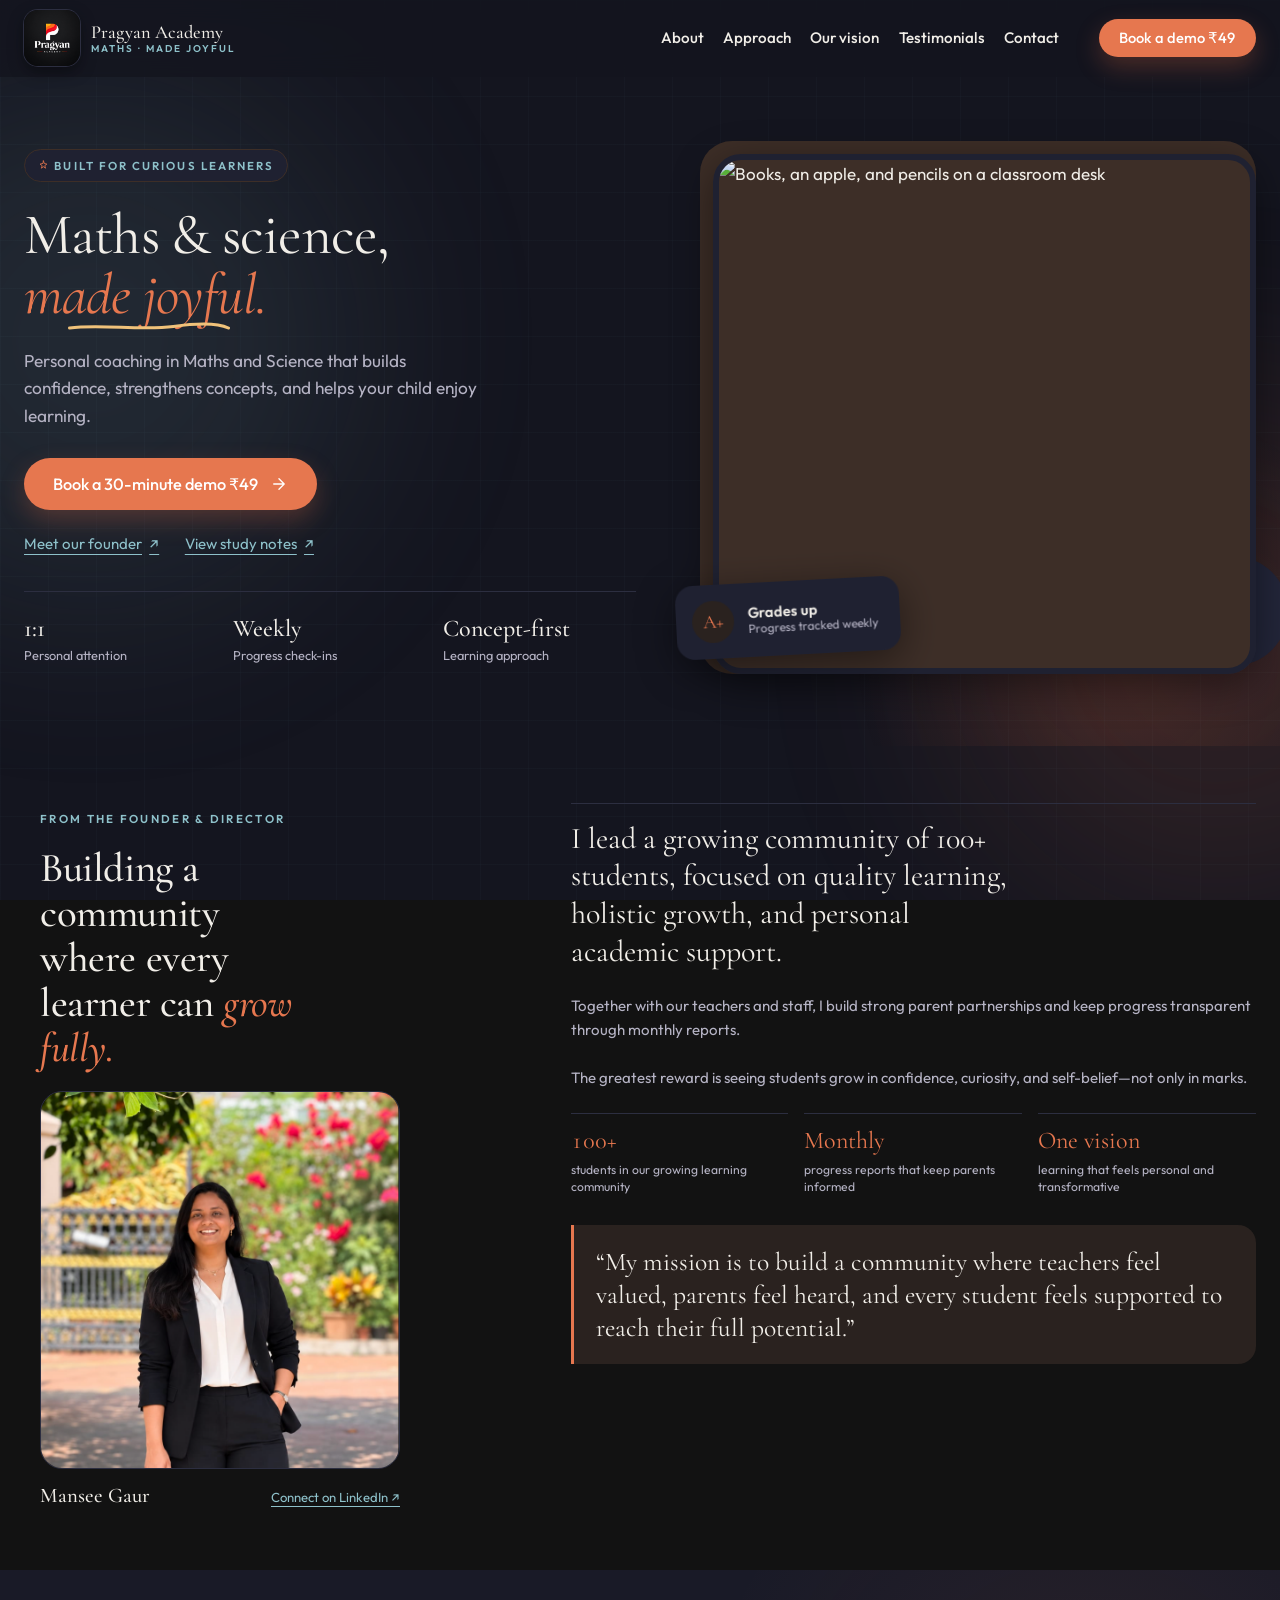
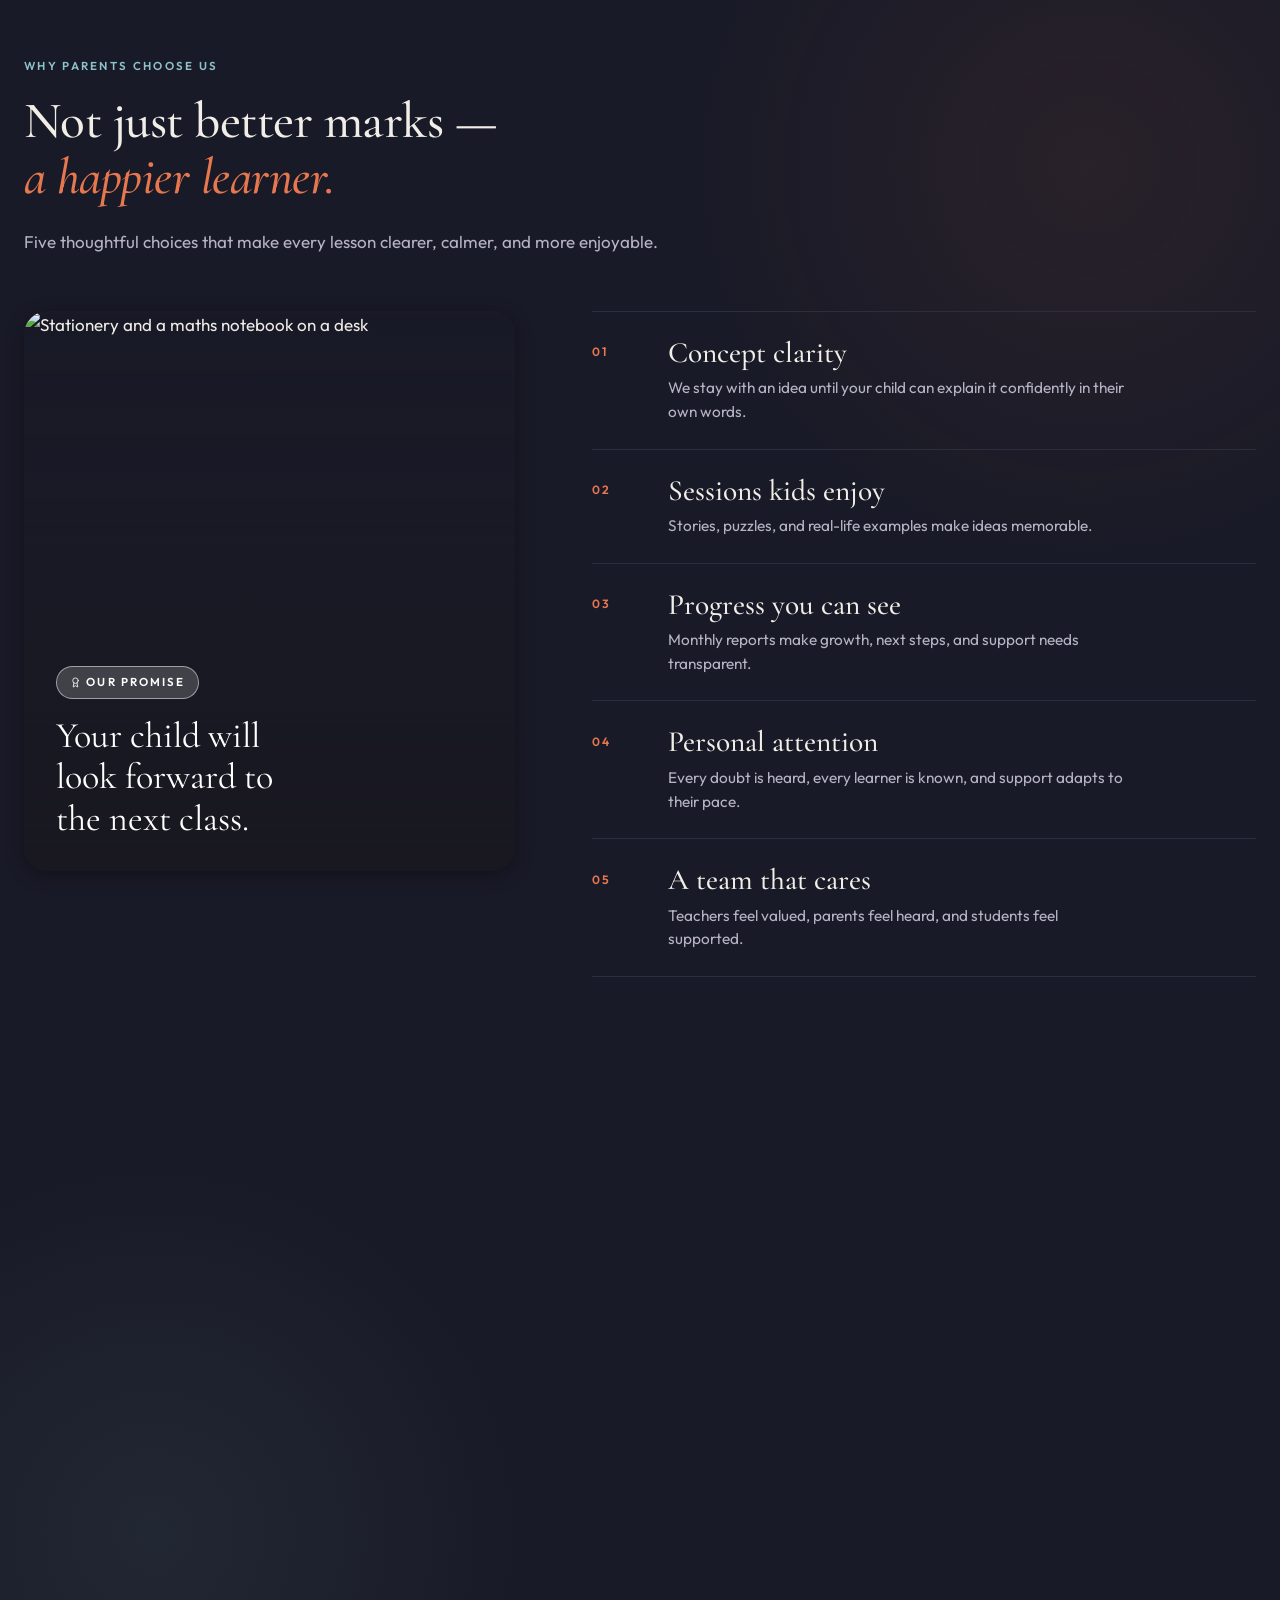
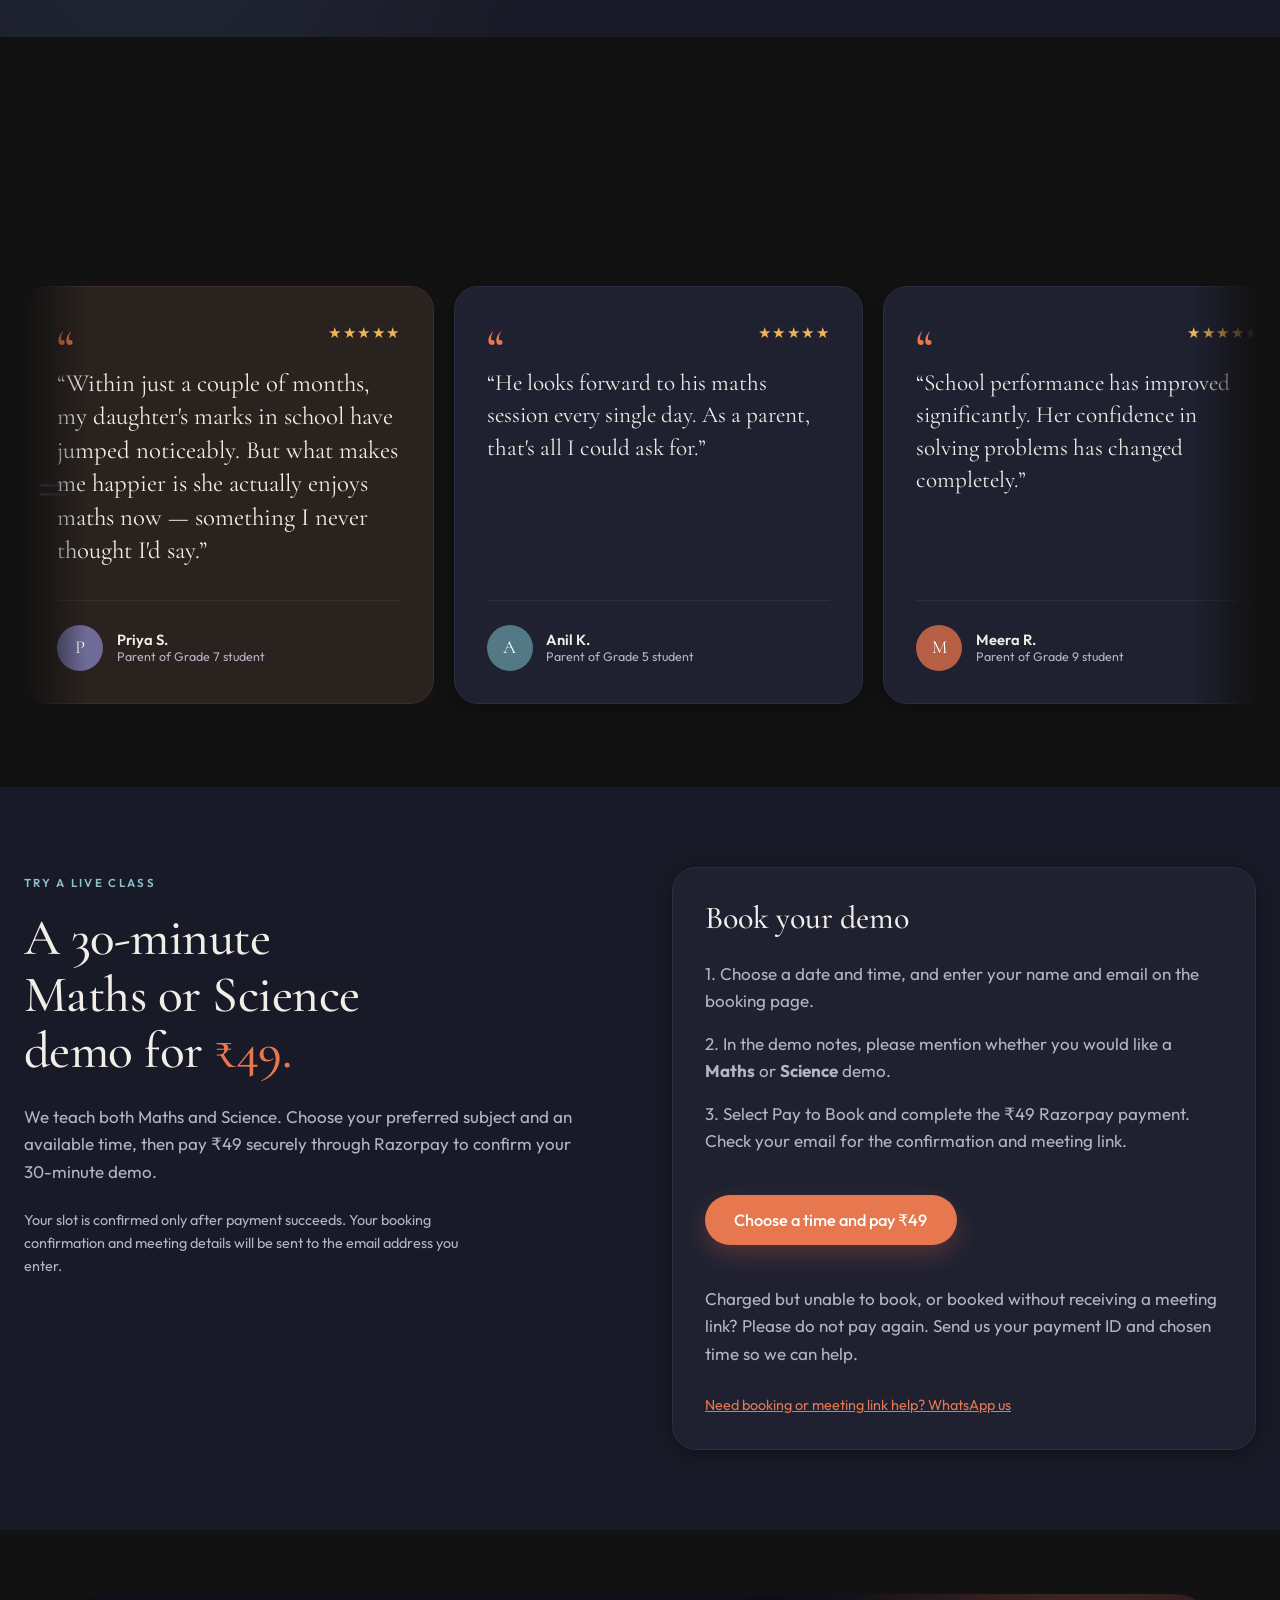
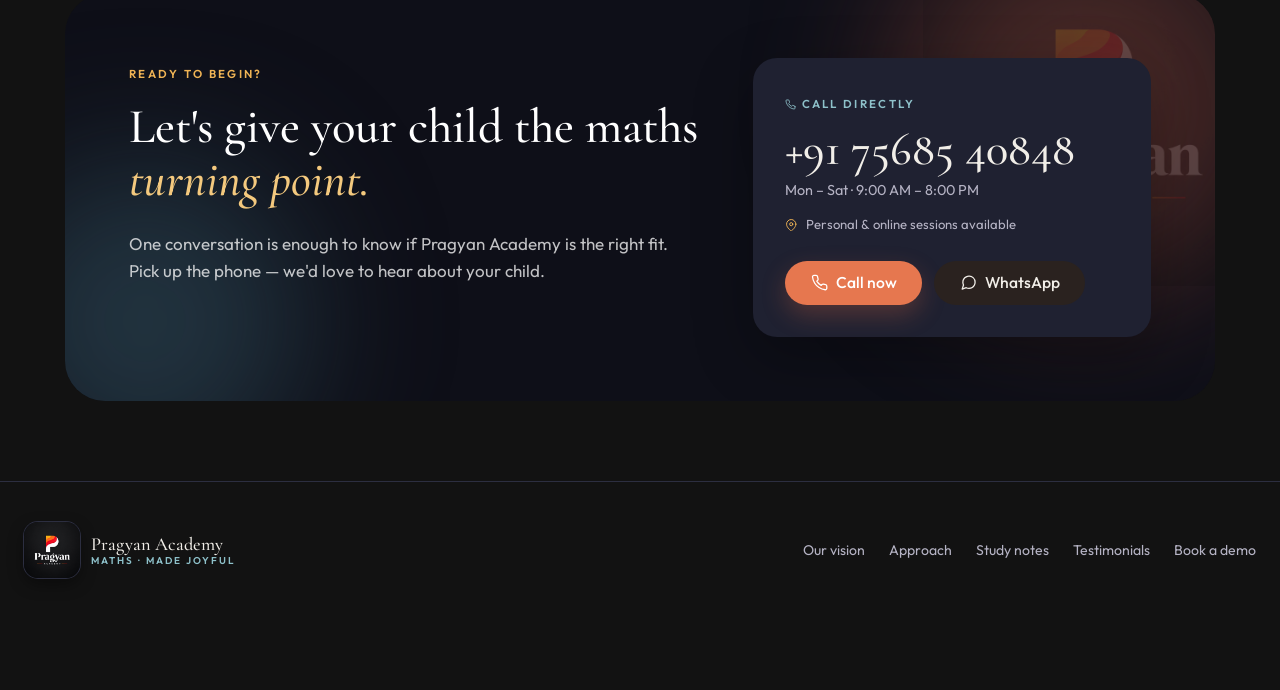
==== commit 632f8296: "Update site branding with new Pragyan logo" ====
--- a/index.html
+++ b/index.html
@@ -7,12 +7,12 @@
   <meta name="description" content="Personal maths coaching that turns confusion into confidence. Pragyan Academy — maths that kids actually look forward to.">
   <meta name="color-scheme" content="dark">
   <meta name="theme-color" content="#14151f">
-  <link rel="icon" type="image/jpeg" href="favicon.jpg">
-  <link rel="apple-touch-icon" href="favicon.jpg">
+  <link rel="icon" type="image/png" href="images/pragyan-academy-icon.png">
+  <link rel="apple-touch-icon" href="images/pragyan-academy-icon.png">
   <link rel="preconnect" href="https://fonts.googleapis.com">
   <link rel="preconnect" href="https://fonts.gstatic.com" crossorigin>
   <link href="https://fonts.googleapis.com/css2?family=Cormorant+Garamond:ital,wght@0,400;0,500;0,600;1,400;1,500&family=Outfit:wght@300;400;500;600&display=swap" rel="stylesheet">
-  <link rel="stylesheet" href="style.css?v=20261031-academic-motion">
+  <link rel="stylesheet" href="style.css?v=20261031-new-logo">
 </head>
 <body id="top">
   <div class="page-atmosphere" aria-hidden="true"></div>
@@ -21,7 +21,7 @@
   <header class="nav">
     <div class="container nav__inner">
       <a href="#top" class="brand">
-        <img src="logo.jpg" alt="Pragyan Academy logo" class="brand__mark">
+        <img src="images/pragyan-academy-logo.jpg" alt="Pragyan Academy logo" class="brand__mark">
         <span class="brand__text">
           <span class="brand__name">Pragyan Academy</span>
           <span class="brand__tag">Maths · Made Joyful</span>
@@ -241,7 +241,7 @@
       <div class="cta">
         <span class="cta__glow cta__glow--1"></span>
         <span class="cta__glow cta__glow--2"></span>
-        <img src="logo.jpg" alt="" class="cta__mark">
+        <img src="images/pragyan-academy-logo.jpg" alt="" class="cta__mark">
 
         <div class="cta__top">
           <div class="cta__copy">
@@ -282,7 +282,7 @@
   <footer class="footer">
     <div class="container footer__inner">
       <a href="#top" class="brand">
-        <img src="logo.jpg" alt="Pragyan Academy logo" class="brand__mark">
+        <img src="images/pragyan-academy-logo.jpg" alt="Pragyan Academy logo" class="brand__mark">
         <span class="brand__text">
           <span class="brand__name">Pragyan Academy</span>
           <span class="brand__tag">Maths · Made Joyful</span>
--- a/style.css
+++ b/style.css
@@ -208,9 +208,10 @@
 /* ---------- brand ---------- */
 .brand { display: inline-flex; align-items: center; gap: 0.7rem; }
 .brand__mark {
-  width: 48px; height: 48px;
-  border-radius: 50%;
-  object-fit: cover;
+  width: 56px; height: 56px;
+  border-radius: 14px;
+  object-fit: contain;
+  background: #0d0f12;
   flex-shrink: 0;
   box-shadow: 0 6px 16px rgba(30,30,30,0.25);
 }
@@ -654,8 +655,9 @@
 .cta__mark {
   position: absolute; right: -3rem; top: -3rem;
   width: 340px; height: 340px;
-  border-radius: 50%;
-  opacity: 0.12;
+  border-radius: 28px;
+  object-fit: contain;
+  opacity: 0.14;
   z-index: -1;
   pointer-events: none;
 }
@@ -855,7 +857,7 @@
 @media (max-width: 480px) {
   .nav__inner { gap: .5rem; }
   .nav .brand { gap: .4rem; }
-  .nav .brand__mark { width: 34px; height: 34px; }
+  .nav .brand__mark { width: 40px; height: 40px; border-radius: 10px; }
   .nav .brand__name { font-size: .95rem; }
   .nav .brand__tag { font-size: .48rem; letter-spacing: .12em; }
   .nav__actions { gap: .35rem; }
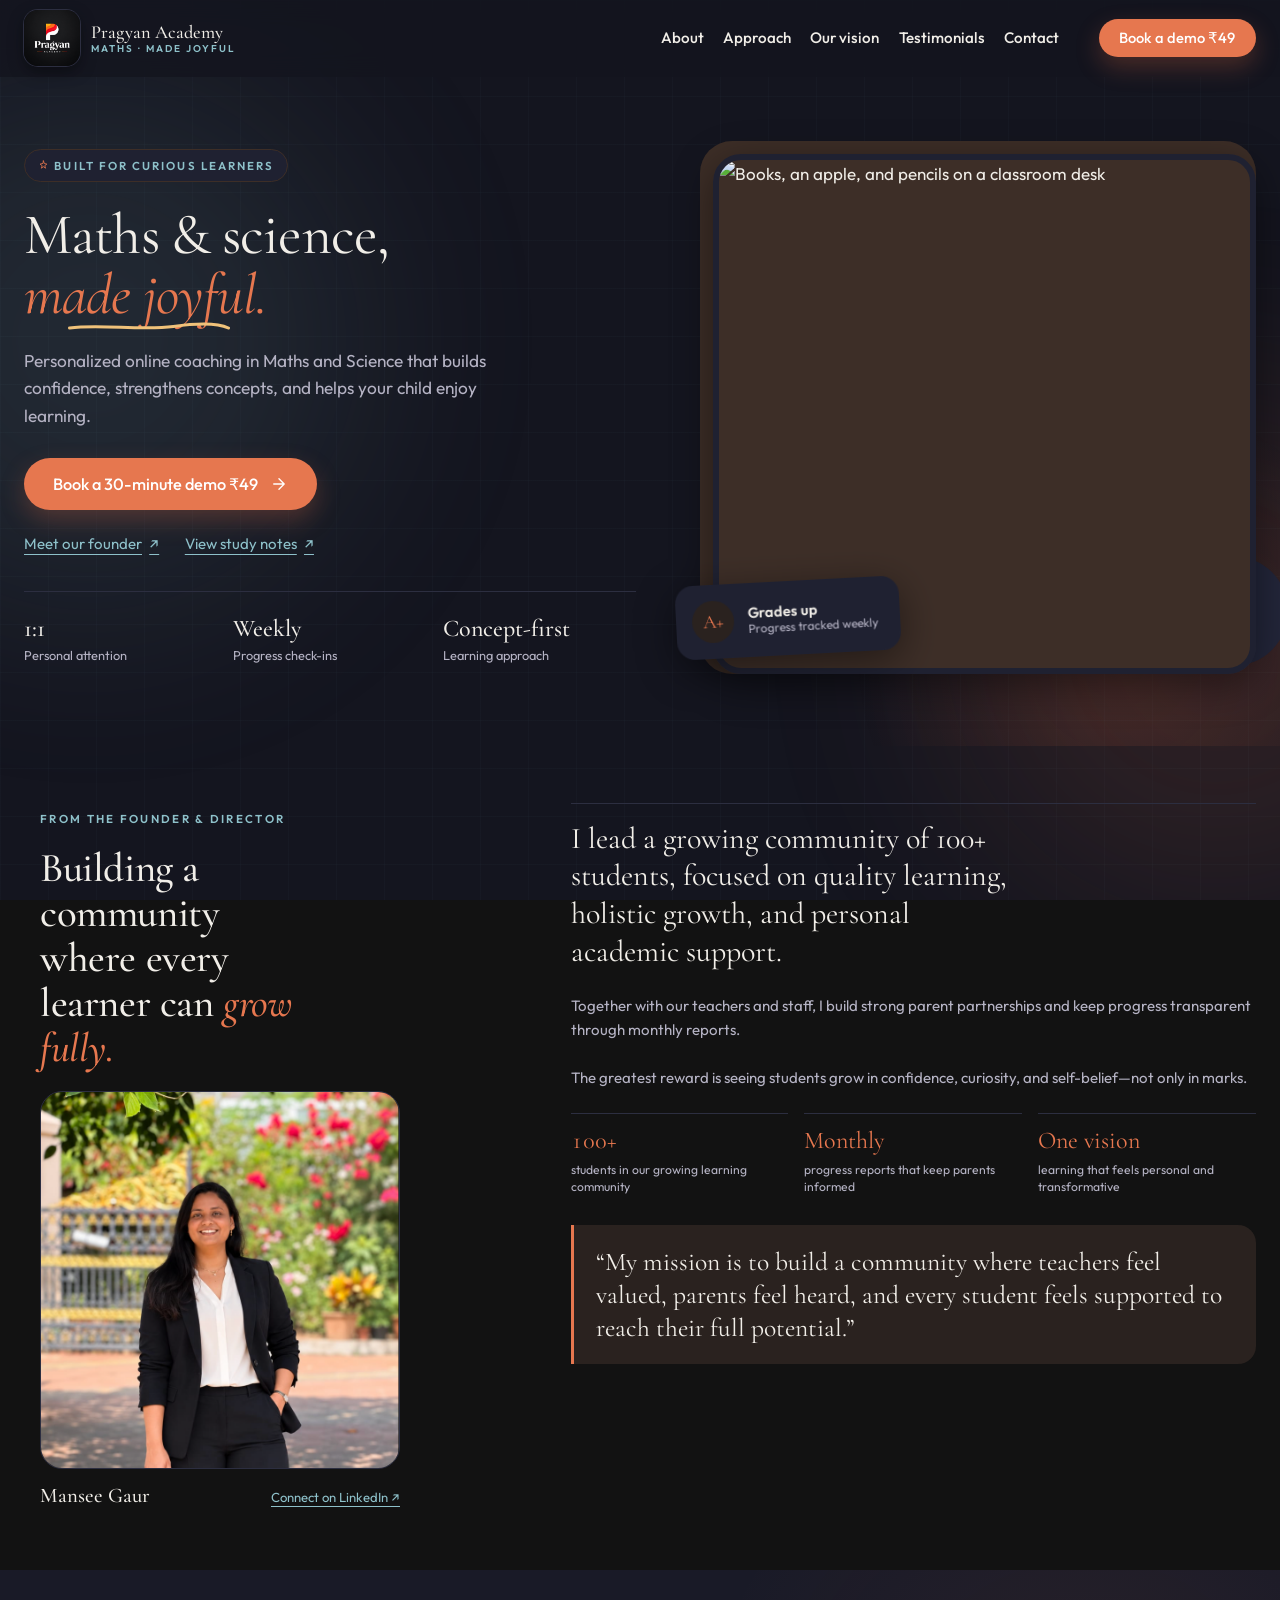
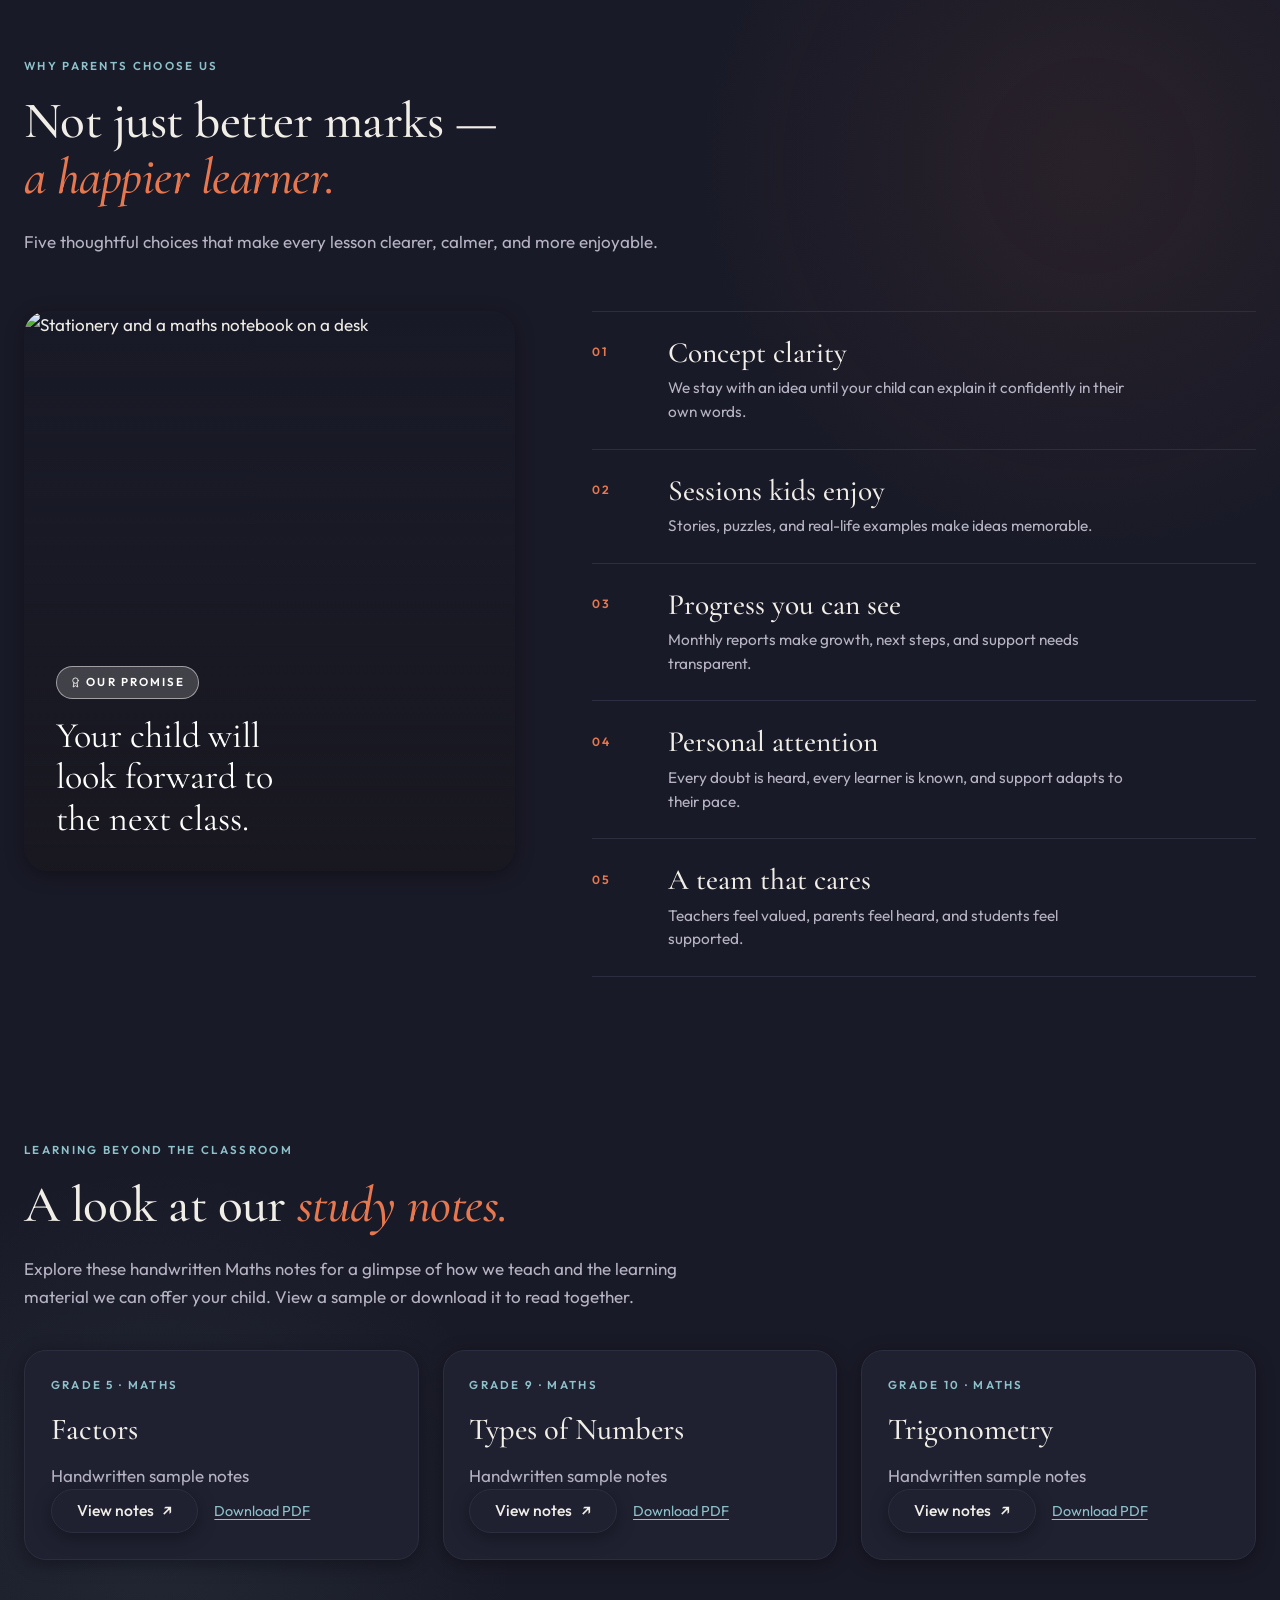
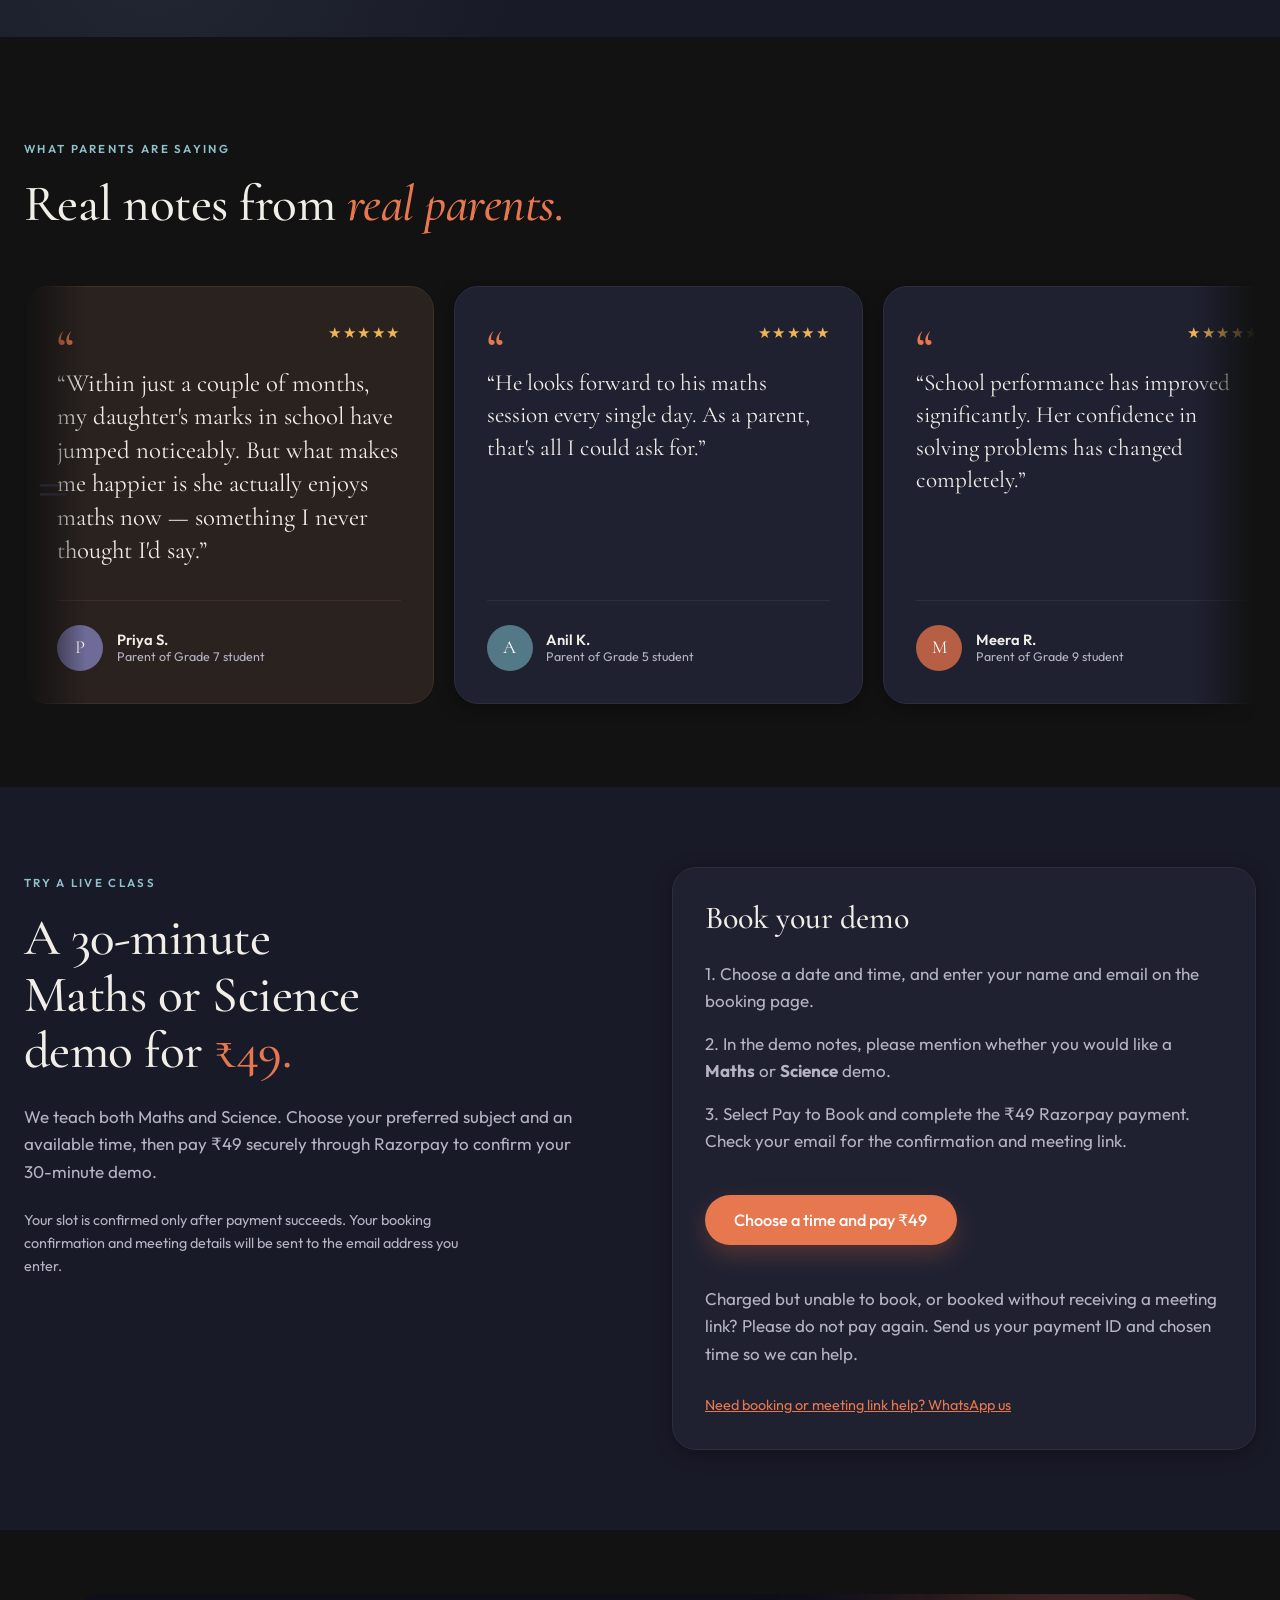
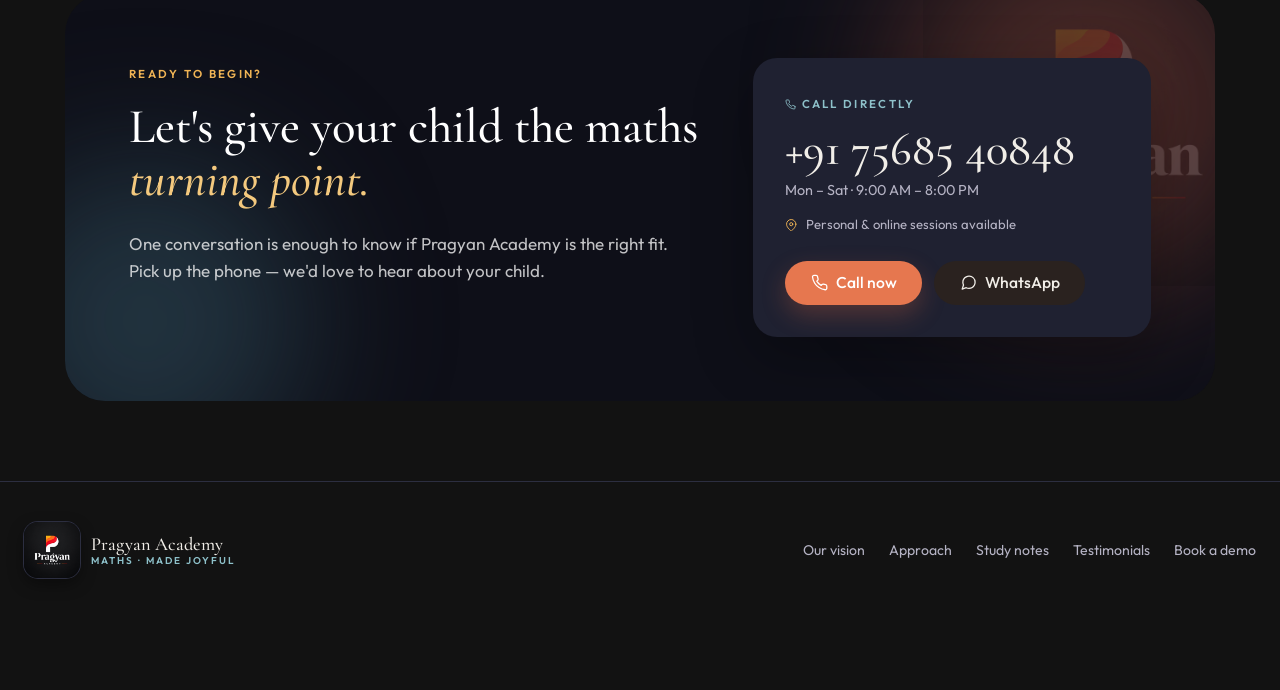
==== commit 022505ab: "Improve search indexing and SEO metadata" ====
--- a/index.html
+++ b/index.html
@@ -3,16 +3,110 @@
 <head>
   <meta charset="UTF-8">
   <meta name="viewport" content="width=device-width, initial-scale=1.0">
-  <title>Pragyan Academy — Maths Made Joyful</title>
-  <meta name="description" content="Personal maths coaching that turns confusion into confidence. Pragyan Academy — maths that kids actually look forward to.">
+  <title>Online Maths &amp; Science Coaching | Pragyan Academy</title>
+  <meta name="description" content="Personalized online Maths and Science coaching for students, with concept-first lessons, weekly progress tracking and parent reports. Book a ₹49 demo.">
+  <meta name="robots" content="index, follow, max-image-preview:large, max-snippet:-1, max-video-preview:-1">
+  <meta name="author" content="Mansee Gaur, Pragyan Academy">
+  <link rel="canonical" href="https://www.pragyan-academy.in/">
+  <link rel="alternate" hreflang="en-IN" href="https://www.pragyan-academy.in/">
+  <link rel="alternate" hreflang="x-default" href="https://www.pragyan-academy.in/">
   <meta name="color-scheme" content="dark">
   <meta name="theme-color" content="#14151f">
+  <meta property="og:type" content="website">
+  <meta property="og:locale" content="en_IN">
+  <meta property="og:site_name" content="Pragyan Academy">
+  <meta property="og:title" content="Online Maths &amp; Science Coaching | Pragyan Academy">
+  <meta property="og:description" content="Concept-first, personalized Maths and Science coaching that builds confidence and keeps parents informed.">
+  <meta property="og:url" content="https://www.pragyan-academy.in/">
+  <meta property="og:image" content="https://www.pragyan-academy.in/images/pragyan-academy-logo.jpg">
+  <meta property="og:image:width" content="800">
+  <meta property="og:image:height" content="800">
+  <meta property="og:image:alt" content="Pragyan Academy logo">
+  <meta name="twitter:card" content="summary_large_image">
+  <meta name="twitter:title" content="Online Maths &amp; Science Coaching | Pragyan Academy">
+  <meta name="twitter:description" content="Concept-first, personalized Maths and Science coaching that builds confidence and keeps parents informed.">
+  <meta name="twitter:image" content="https://www.pragyan-academy.in/images/pragyan-academy-logo.jpg">
   <link rel="icon" type="image/png" href="images/pragyan-academy-icon.png">
   <link rel="apple-touch-icon" href="images/pragyan-academy-icon.png">
+  <link rel="manifest" href="site.webmanifest">
   <link rel="preconnect" href="https://fonts.googleapis.com">
   <link rel="preconnect" href="https://fonts.gstatic.com" crossorigin>
   <link href="https://fonts.googleapis.com/css2?family=Cormorant+Garamond:ital,wght@0,400;0,500;0,600;1,400;1,500&family=Outfit:wght@300;400;500;600&display=swap" rel="stylesheet">
   <link rel="stylesheet" href="style.css?v=20261031-new-logo">
+  <script type="application/ld+json">
+  {
+    "@context": "https://schema.org",
+    "@graph": [
+      {
+        "@type": ["EducationalOrganization", "Organization"],
+        "@id": "https://www.pragyan-academy.in/#organization",
+        "name": "Pragyan Academy",
+        "alternateName": "Pragyan Academy Maths & Science Coaching",
+        "url": "https://www.pragyan-academy.in/",
+        "logo": {
+          "@type": "ImageObject",
+          "url": "https://www.pragyan-academy.in/images/pragyan-academy-logo.jpg",
+          "width": 800,
+          "height": 800
+        },
+        "image": "https://www.pragyan-academy.in/images/pragyan-academy-logo.jpg",
+        "telephone": "+91-75685-40848",
+        "founder": {
+          "@type": "Person",
+          "name": "Mansee Gaur",
+          "url": "https://www.linkedin.com/in/mansee-gaur-164912136/"
+        },
+        "sameAs": [
+          "https://youtube.com/@pragyan_academy",
+          "https://www.instagram.com/pragyanacademy_/",
+          "https://www.linkedin.com/in/mansee-gaur-164912136/"
+        ],
+        "knowsAbout": [
+          "Mathematics education",
+          "Science education",
+          "Personalized tutoring",
+          "Concept-based learning"
+        ],
+        "contactPoint": {
+          "@type": "ContactPoint",
+          "telephone": "+91-75685-40848",
+          "contactType": "admissions"
+        },
+        "makesOffer": {
+          "@type": "Offer",
+          "price": "49",
+          "priceCurrency": "INR",
+          "url": "https://cal.id/pragyan-academy/demo-1-1",
+          "itemOffered": {
+            "@type": "Service",
+            "name": "30-minute Maths or Science demo class",
+            "serviceType": "Online Maths and Science coaching demo"
+          }
+        }
+      },
+      {
+        "@type": "WebSite",
+        "@id": "https://www.pragyan-academy.in/#website",
+        "url": "https://www.pragyan-academy.in/",
+        "name": "Pragyan Academy",
+        "alternateName": "Pragyan Academy Maths & Science Coaching",
+        "publisher": { "@id": "https://www.pragyan-academy.in/#organization" },
+        "inLanguage": "en-IN"
+      },
+      {
+        "@type": "WebPage",
+        "@id": "https://www.pragyan-academy.in/#webpage",
+        "url": "https://www.pragyan-academy.in/",
+        "name": "Online Maths & Science Coaching | Pragyan Academy",
+        "description": "Personalized online Maths and Science coaching with concept-first lessons, weekly progress tracking and parent reports.",
+        "isPartOf": { "@id": "https://www.pragyan-academy.in/#website" },
+        "about": { "@id": "https://www.pragyan-academy.in/#organization" },
+        "inLanguage": "en-IN",
+        "dateModified": "2026-10-31"
+      }
+    ]
+  }
+  </script>
 </head>
 <body id="top">
   <div class="page-atmosphere" aria-hidden="true"></div>
@@ -56,7 +150,7 @@
           <em class="hl">made joyful.</em>
         </h1>
         <p class="hero__lead">
-          Personal coaching in Maths and Science that builds confidence, strengthens concepts, and helps your child enjoy learning.
+          Personalized online coaching in Maths and Science that builds confidence, strengthens concepts, and helps your child enjoy learning.
         </p>
         <div class="hero__actions">
           <a href="#book-demo" class="btn btn--primary btn--lg">
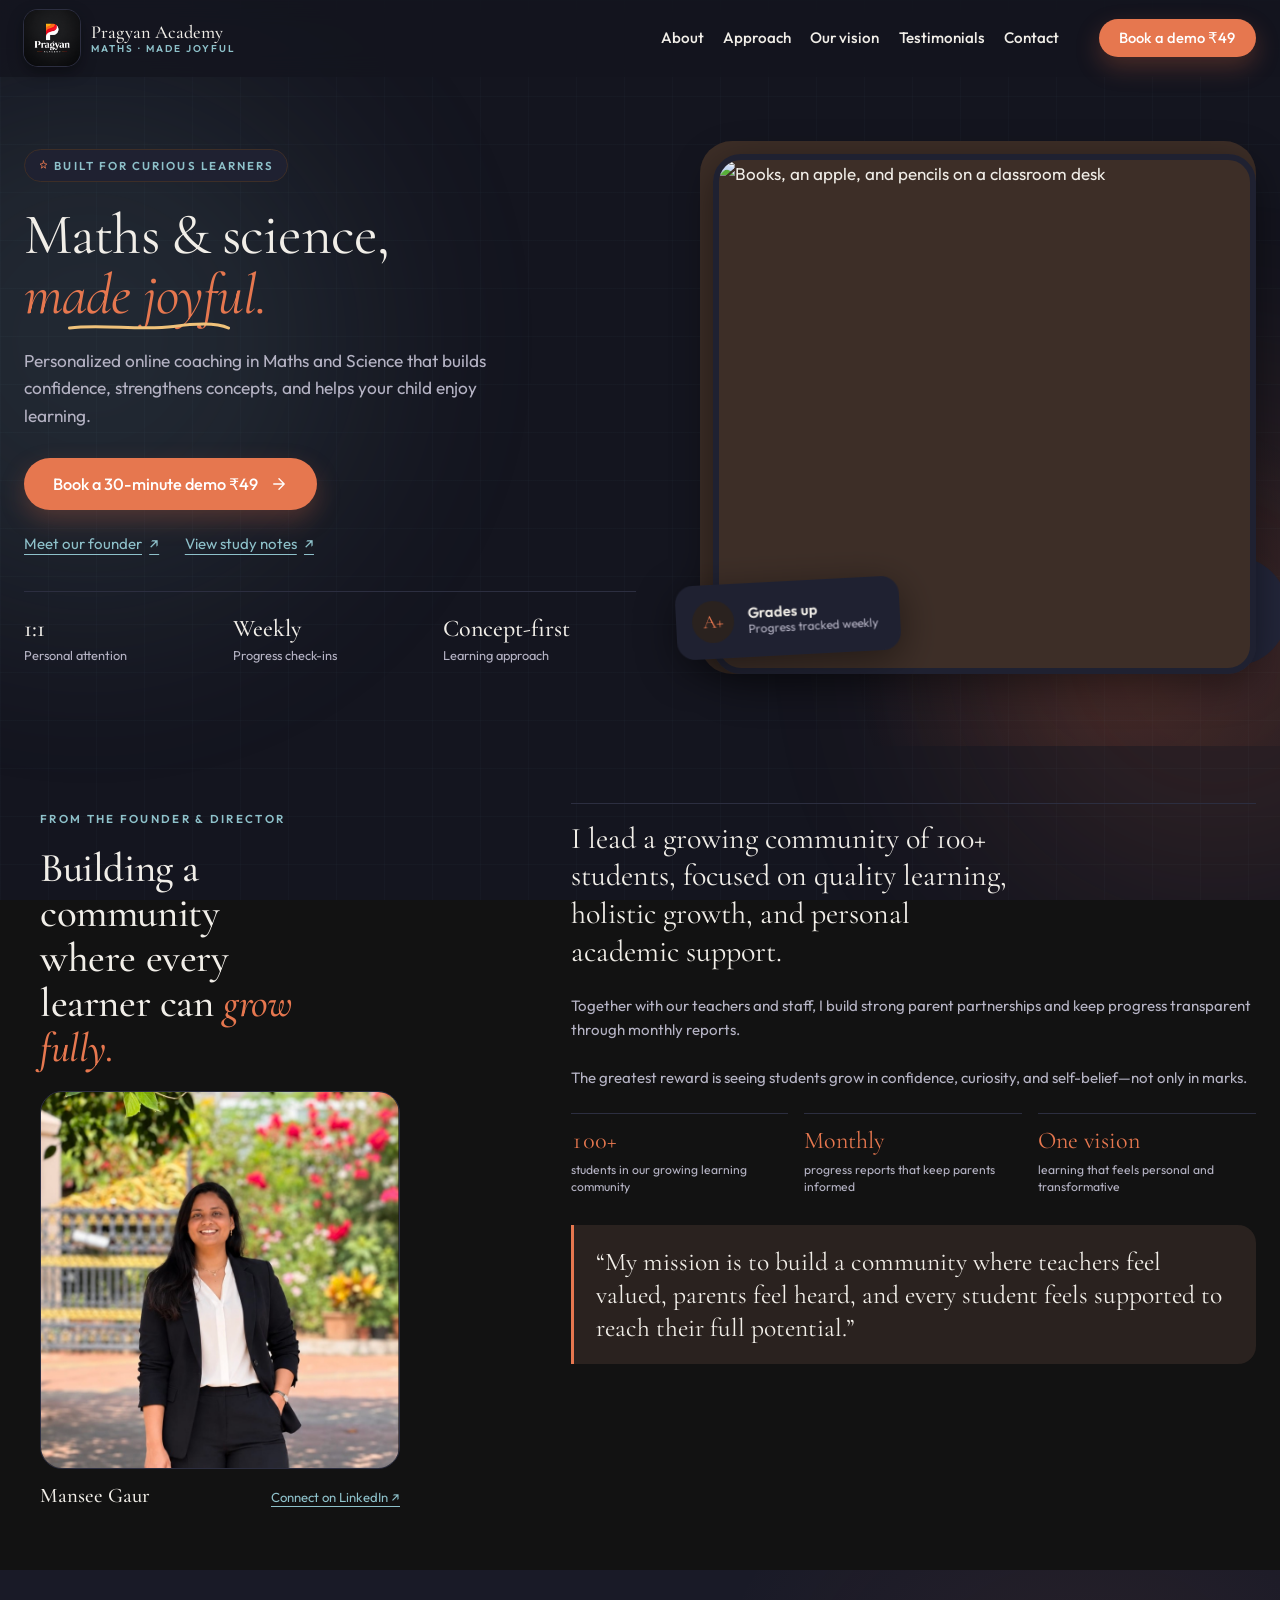
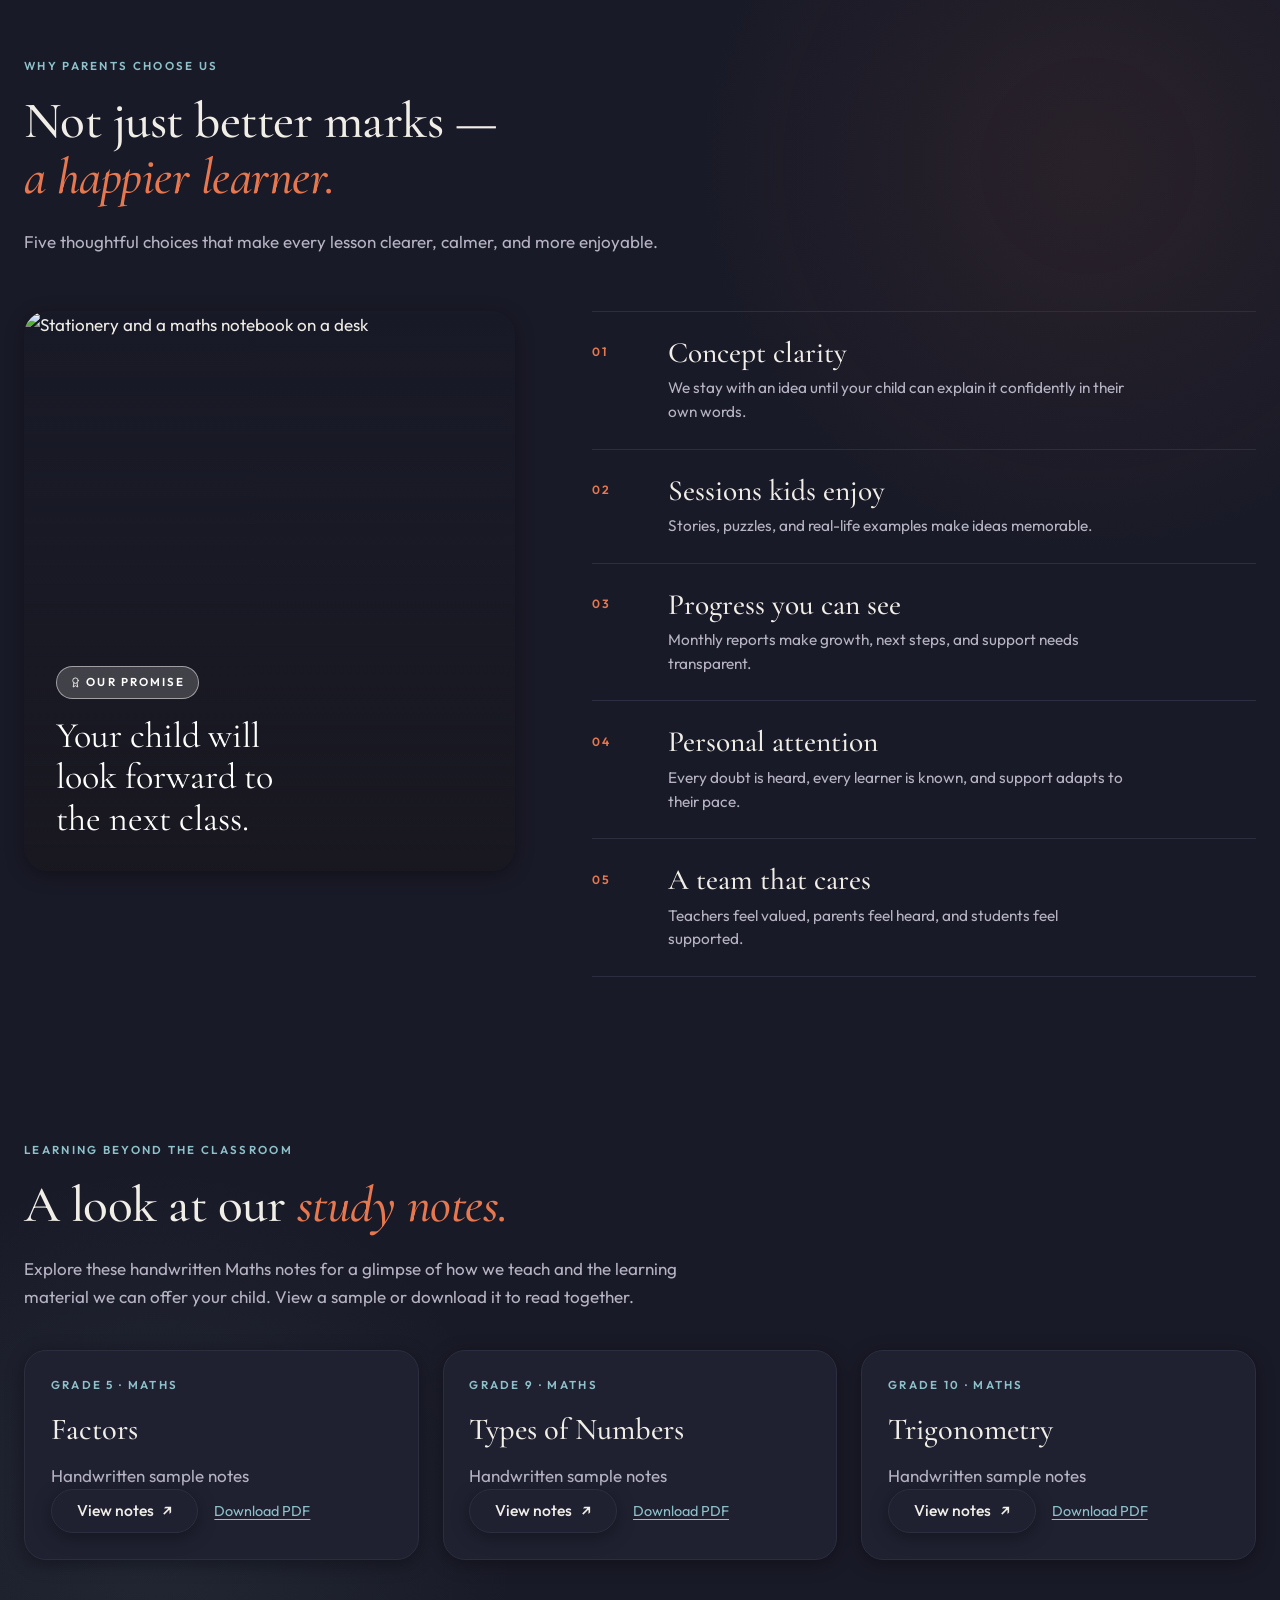
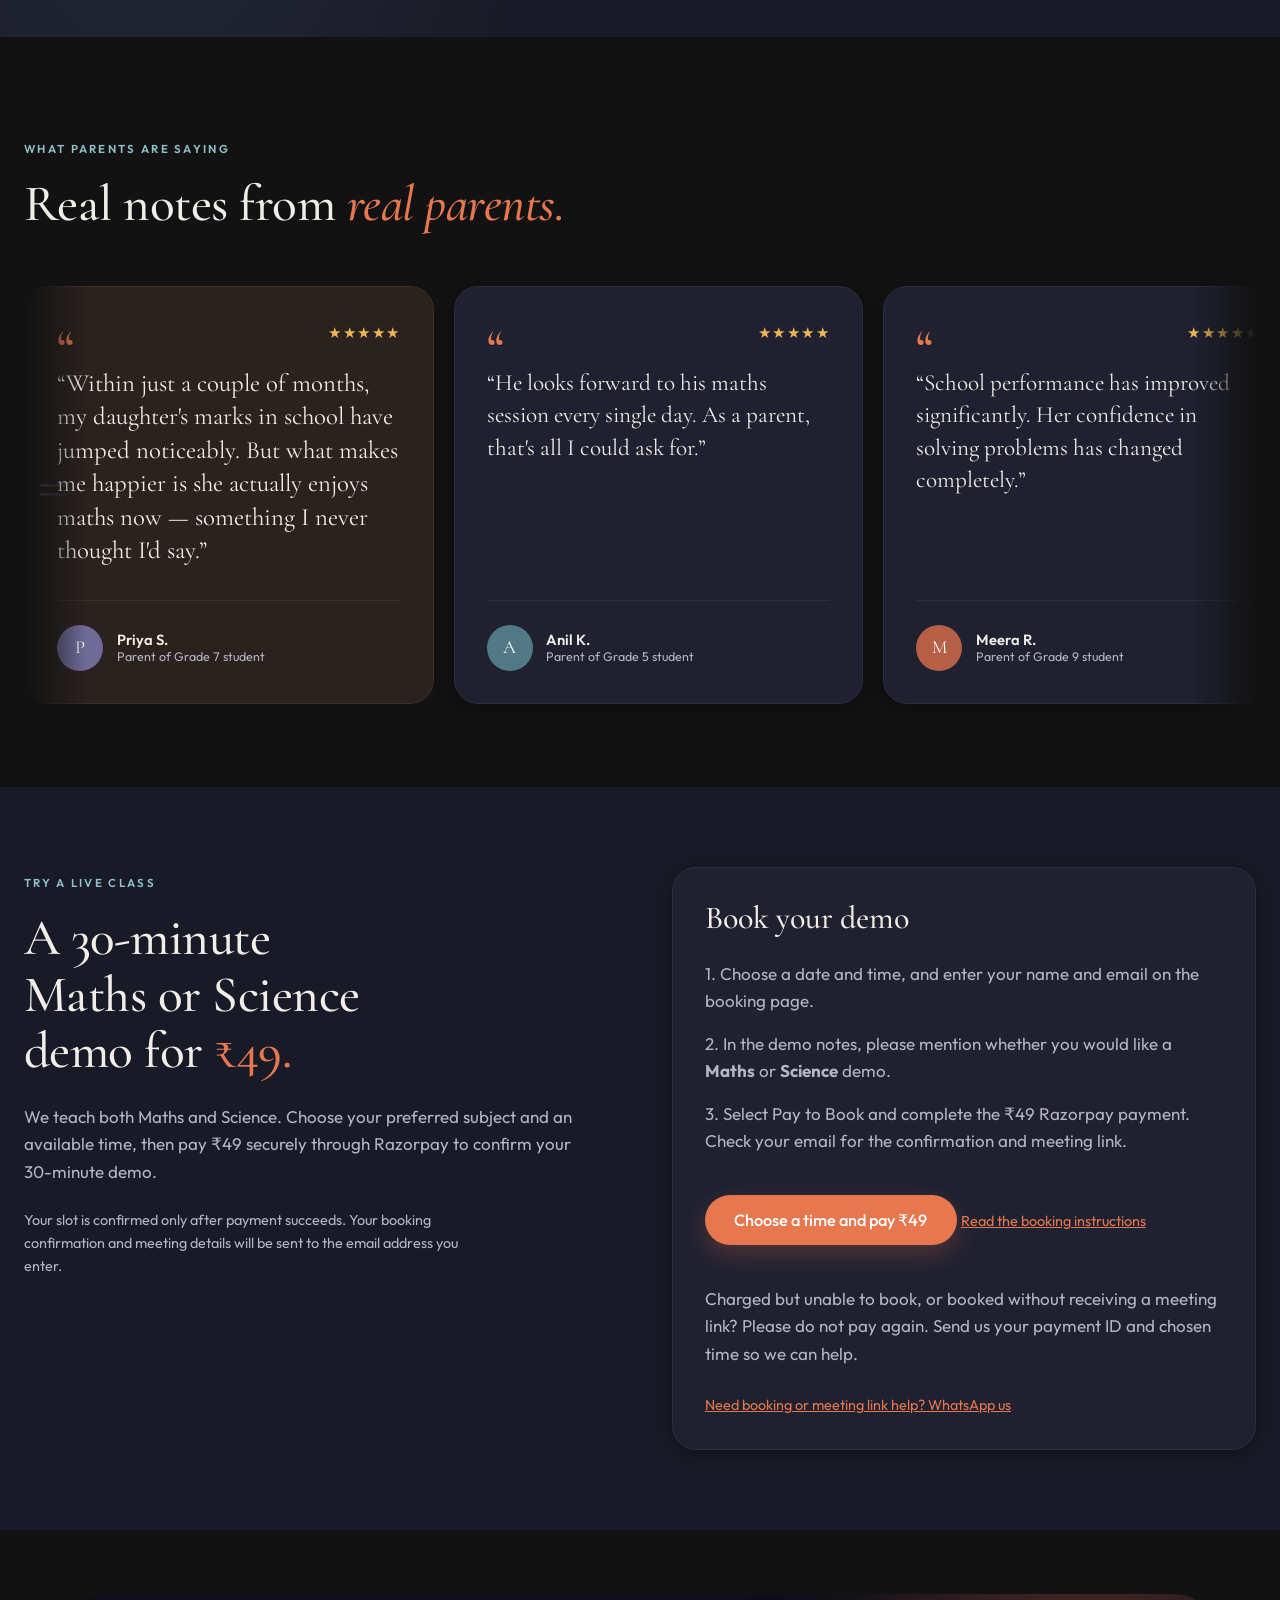
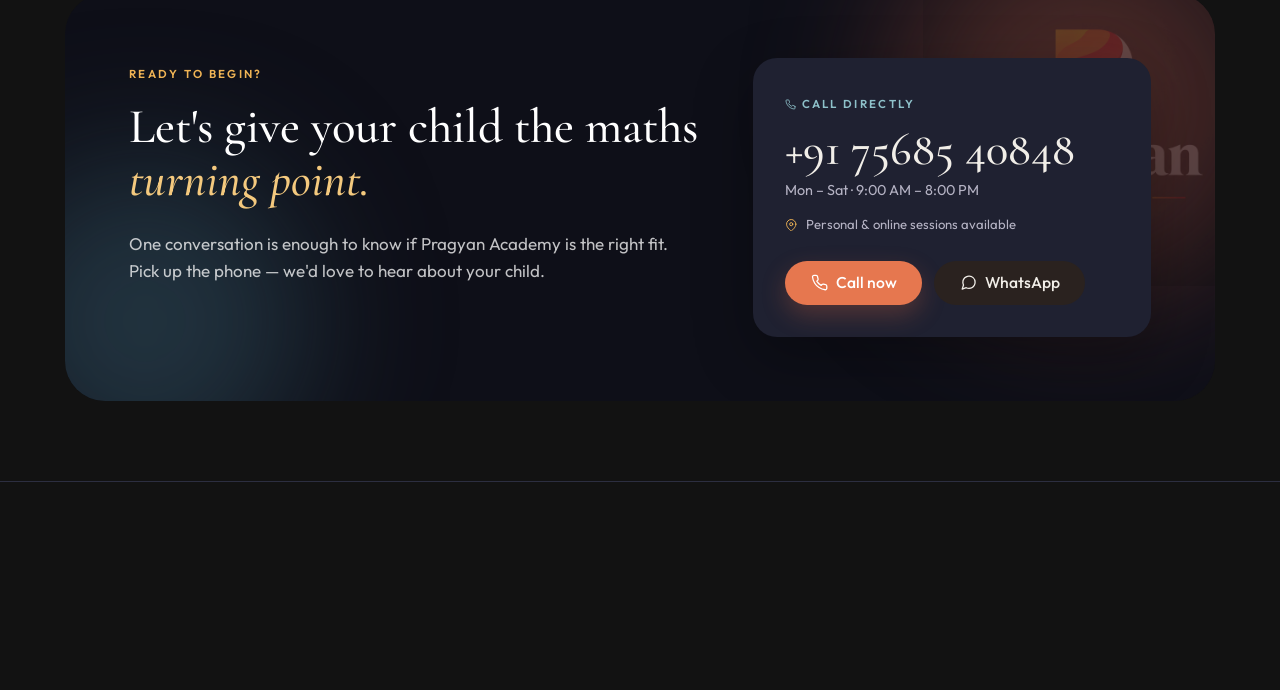
==== commit 3a21ae40: "Strengthen resource discovery and page performance" ====
--- a/index.html
+++ b/index.html
@@ -31,6 +31,7 @@
   <link rel="manifest" href="site.webmanifest">
   <link rel="preconnect" href="https://fonts.googleapis.com">
   <link rel="preconnect" href="https://fonts.gstatic.com" crossorigin>
+  <link rel="preconnect" href="https://images.unsplash.com">
   <link href="https://fonts.googleapis.com/css2?family=Cormorant+Garamond:ital,wght@0,400;0,500;0,600;1,400;1,500&family=Outfit:wght@300;400;500;600&display=swap" rel="stylesheet">
   <link rel="stylesheet" href="style.css?v=20261031-new-logo">
   <script type="application/ld+json">
@@ -102,7 +103,7 @@
         "isPartOf": { "@id": "https://www.pragyan-academy.in/#website" },
         "about": { "@id": "https://www.pragyan-academy.in/#organization" },
         "inLanguage": "en-IN",
-        "dateModified": "2026-10-31"
+        "dateModified": "2026-11-01"
       }
     ]
   }
@@ -192,7 +193,7 @@
         <span class="eyebrow">From the founder &amp; director</span>
         <h2 class="h2">Building a community where every learner can <em class="c-coral">grow fully.</em></h2>
         <figure class="educator">
-          <img src="images/mansee-gaur.png" alt="Mansee Gaur" width="810" height="1242" loading="lazy" decoding="async">
+          <img src="images/mansee-gaur.jpg" alt="Mansee Gaur, founder and director of Pragyan Academy" width="810" height="1242" loading="lazy" decoding="async">
           <figcaption>
             <strong>Mansee Gaur</strong>
             <a href="https://www.linkedin.com/in/mansee-gaur-164912136/" target="_blank" rel="noopener noreferrer" aria-label="Connect with Mansee Gaur on LinkedIn (opens in a new tab)">Connect on LinkedIn <span aria-hidden="true">↗</span></a>
@@ -323,6 +324,7 @@
         <p>2. In the demo notes, please mention whether you would like a <strong>Maths</strong> or <strong>Science</strong> demo.</p>
         <p>3. Select Pay to Book and complete the ₹49 Razorpay payment. Check your email for the confirmation and meeting link.</p>
         <a class="btn btn--primary btn--lg booking__payment" href="https://cal.id/pragyan-academy/demo-1-1">Choose a time and pay ₹49</a>
+        <a class="booking__followup" href="book-demo.html">Read the booking instructions</a>
         <p class="booking__note">Charged but unable to book, or booked without receiving a meeting link? Please do not pay again. Send us your payment ID and chosen time so we can help.</p>
         <a class="booking__followup" href="https://wa.me/917568540848?text=Hi%2C%20I%20paid%20%E2%82%B949%20for%20a%20Pragyan%20Academy%20demo%20but%20need%20help%20booking%20or%20getting%20my%20meeting%20link.%20My%20Razorpay%20payment%20ID%3A%20.%20My%20booked%20date%20and%20time%3A%20" target="_blank" rel="noopener">Need booking or meeting link help? WhatsApp us</a>
       </div>
